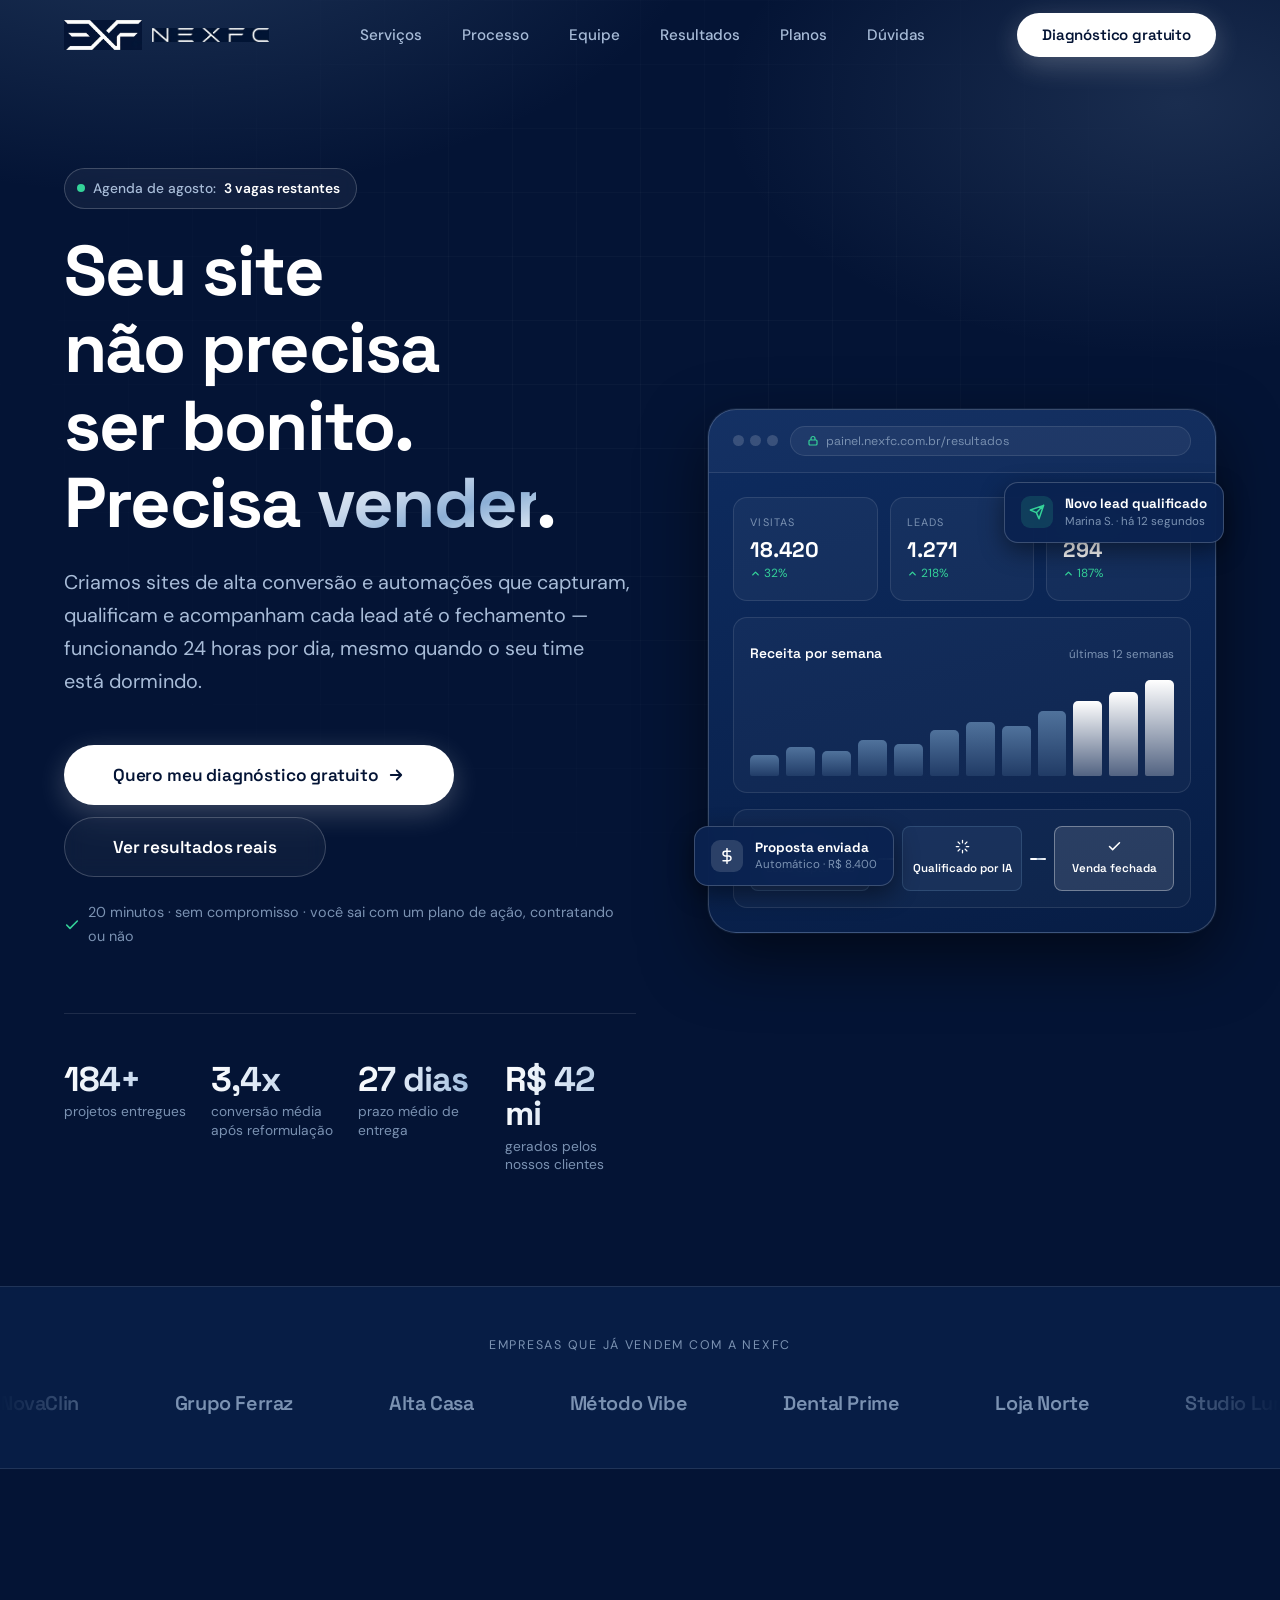
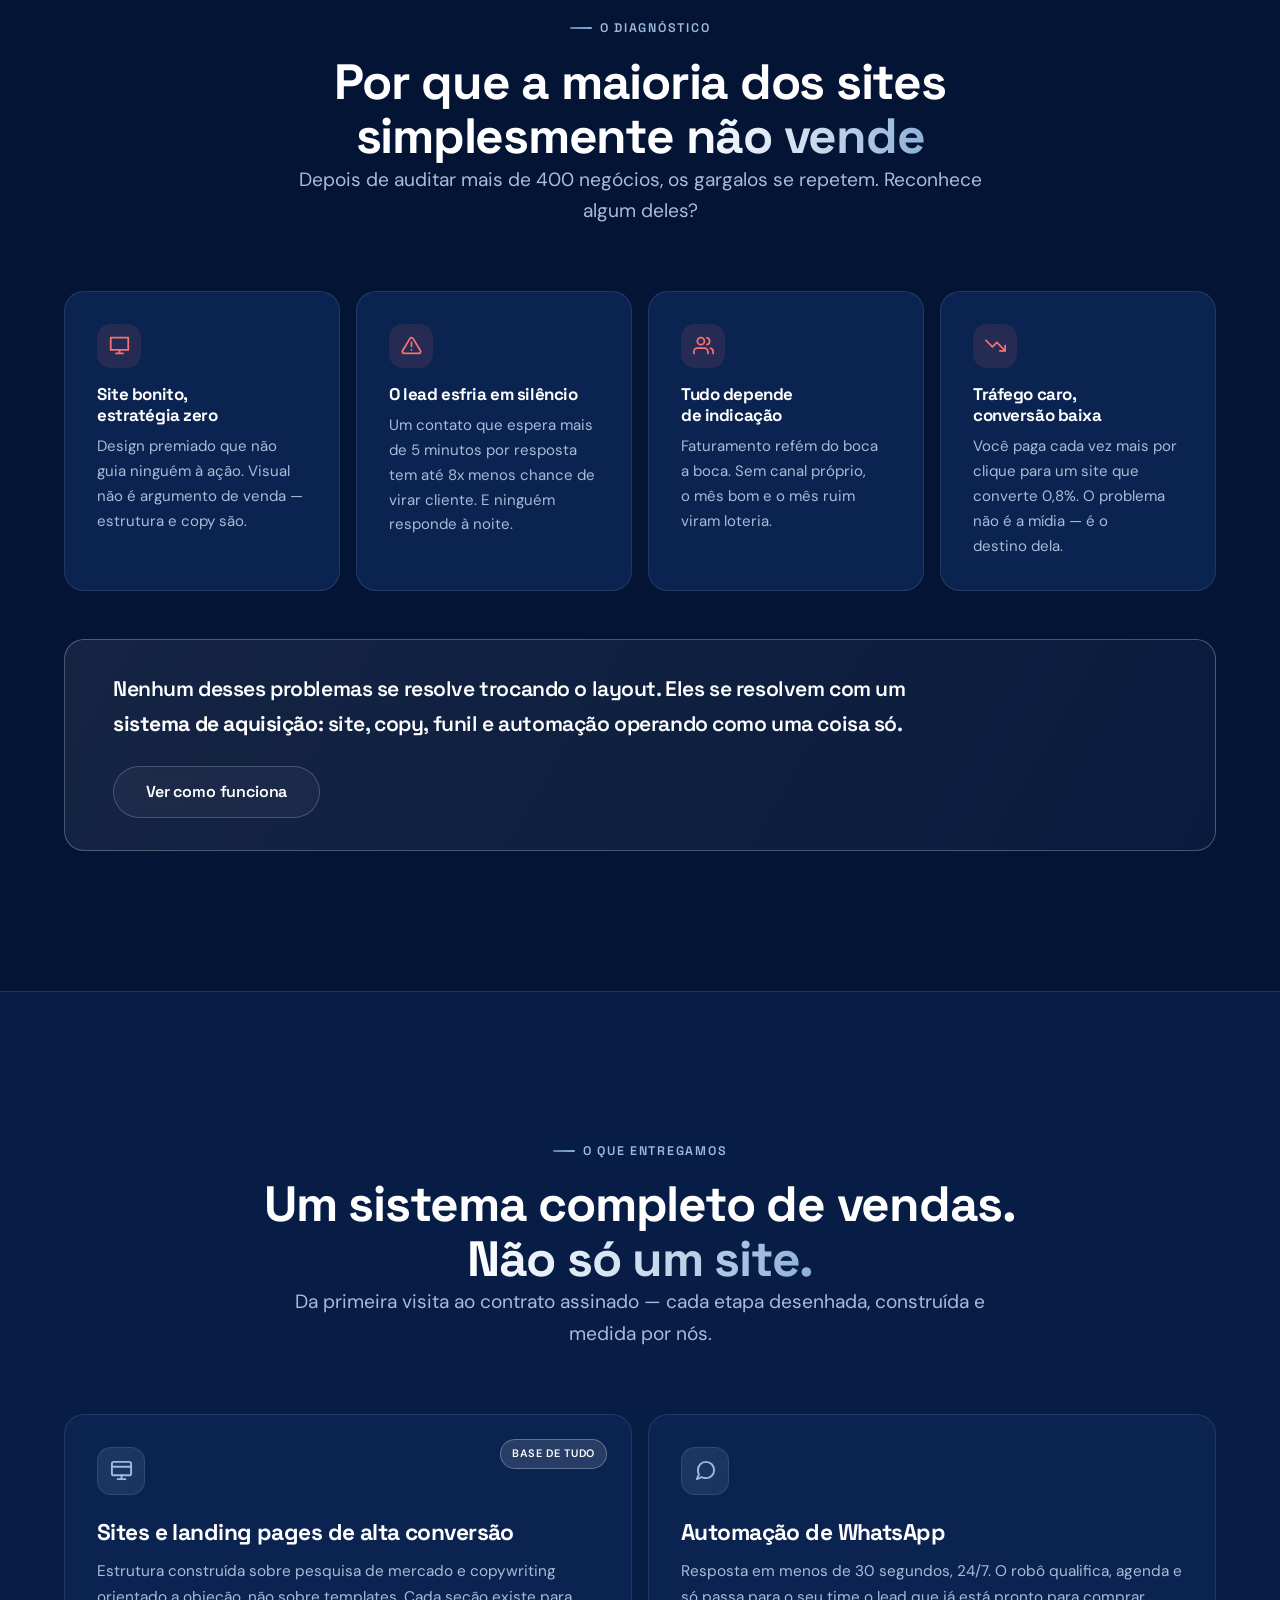
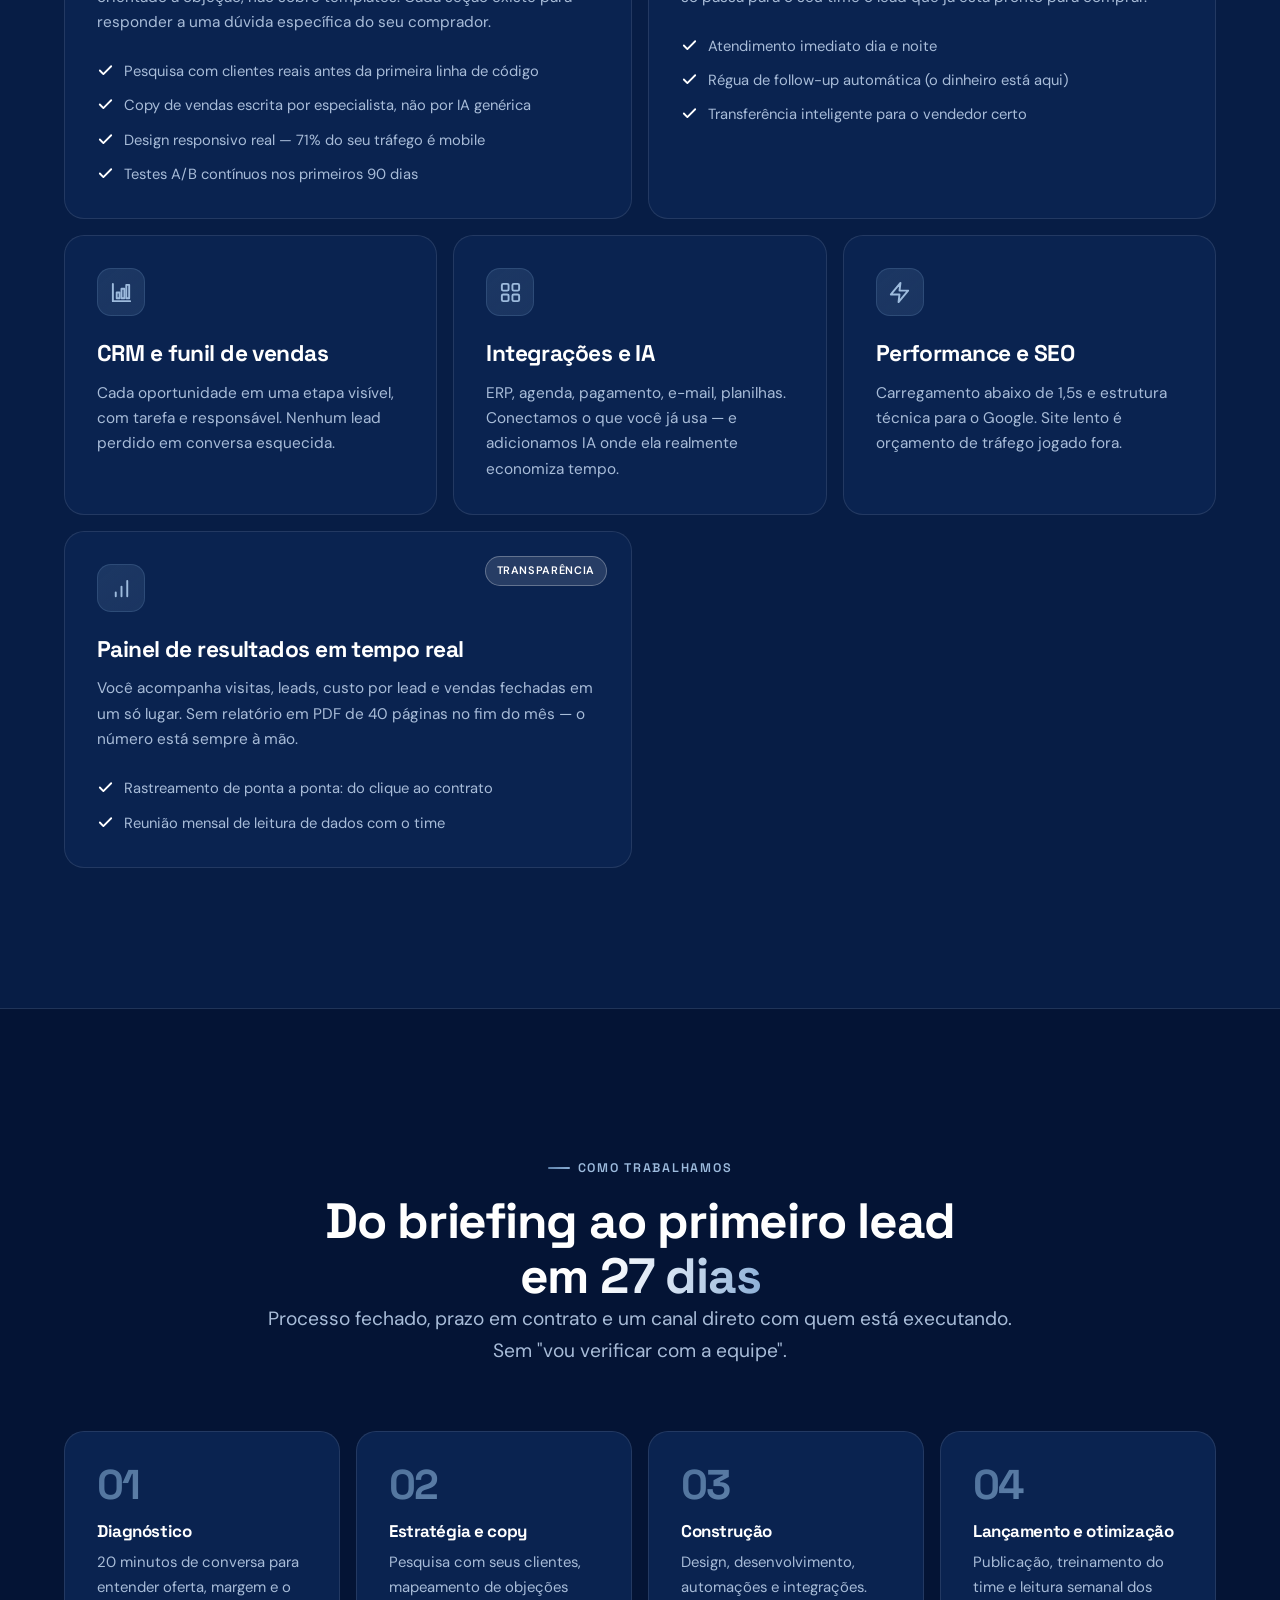
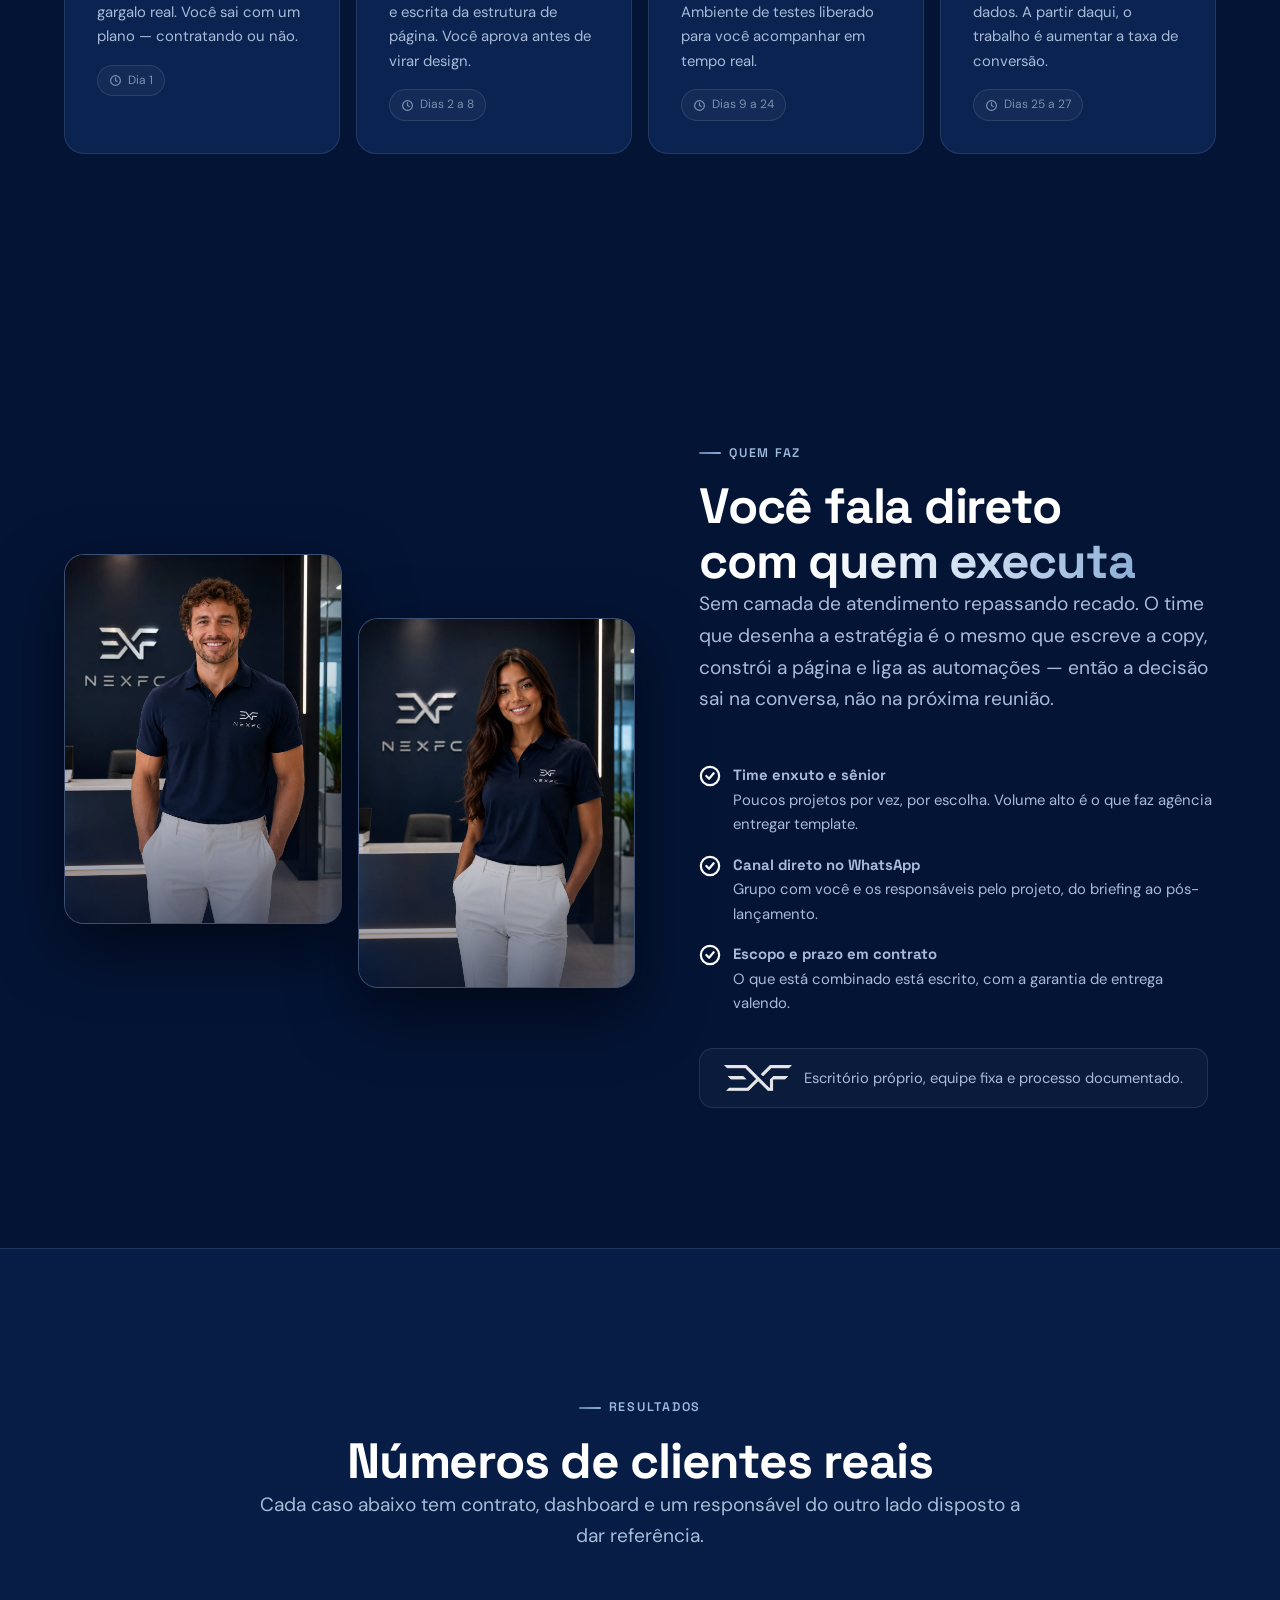
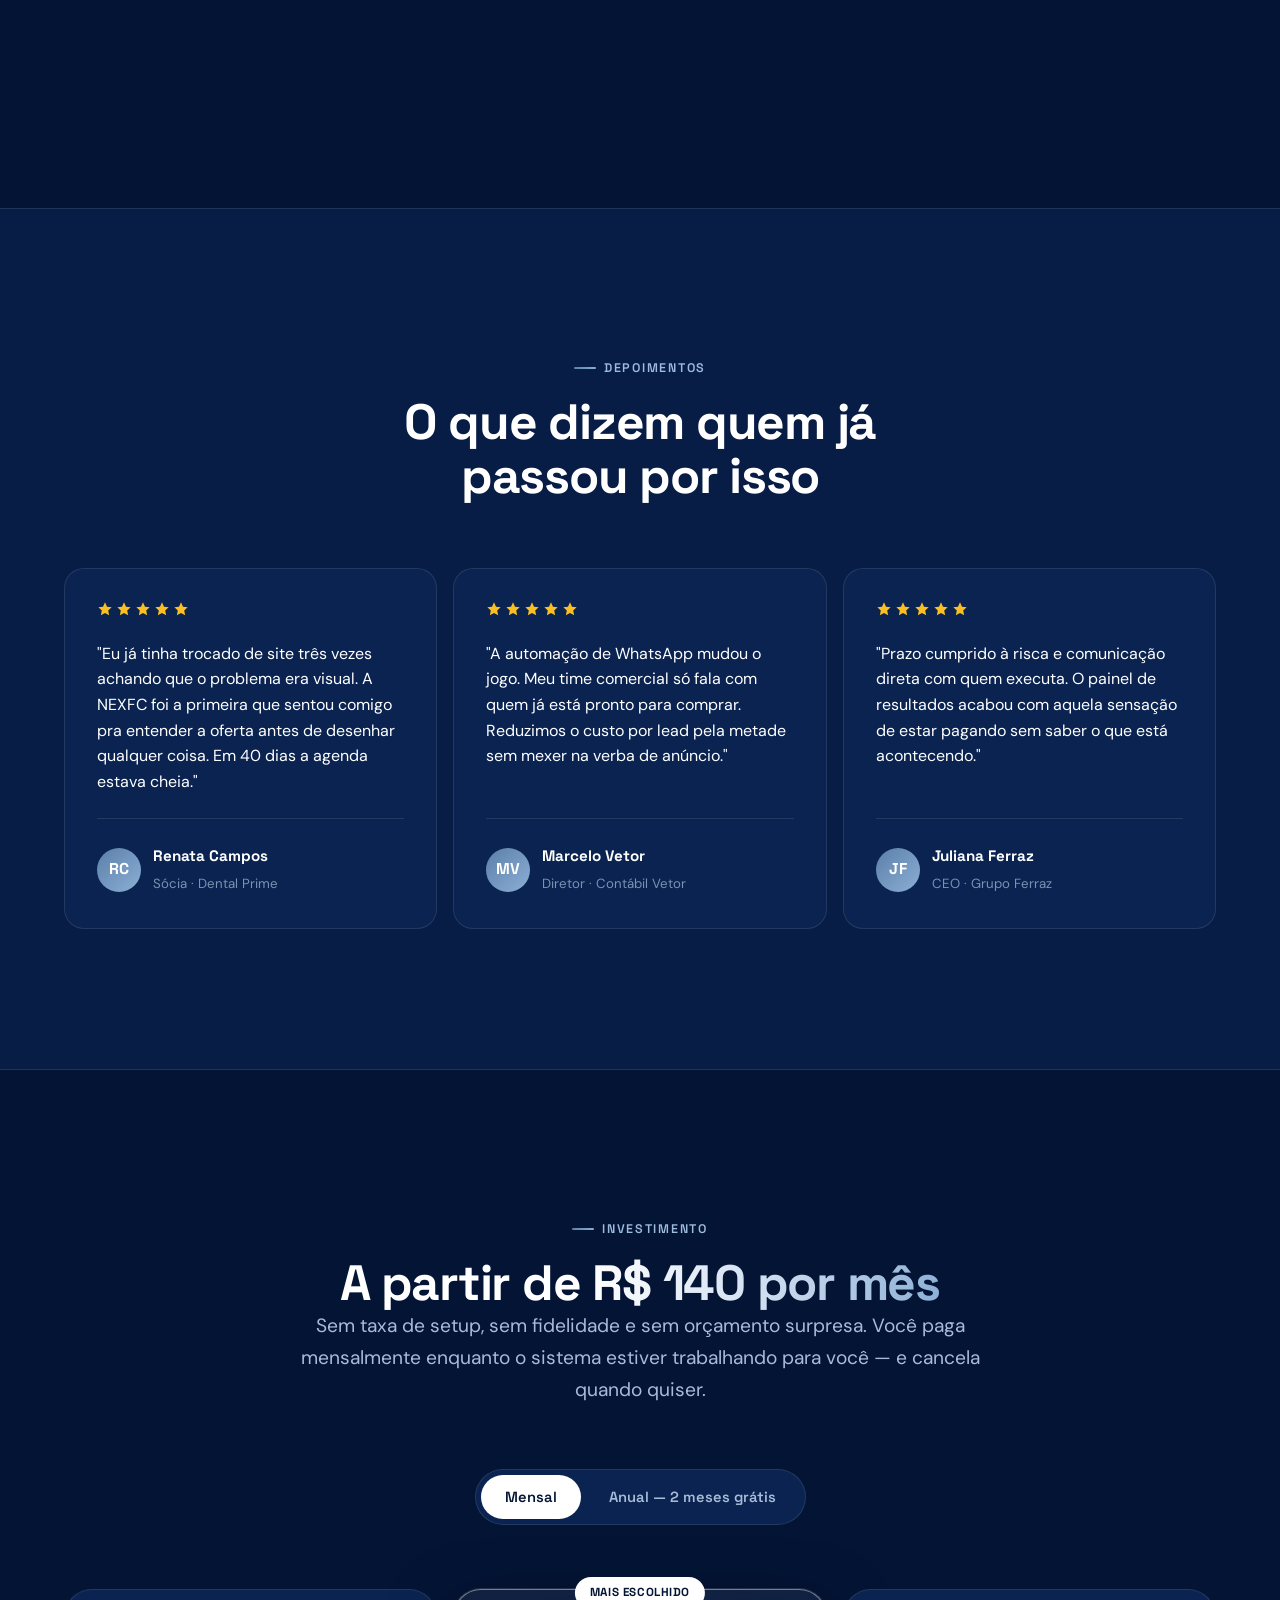
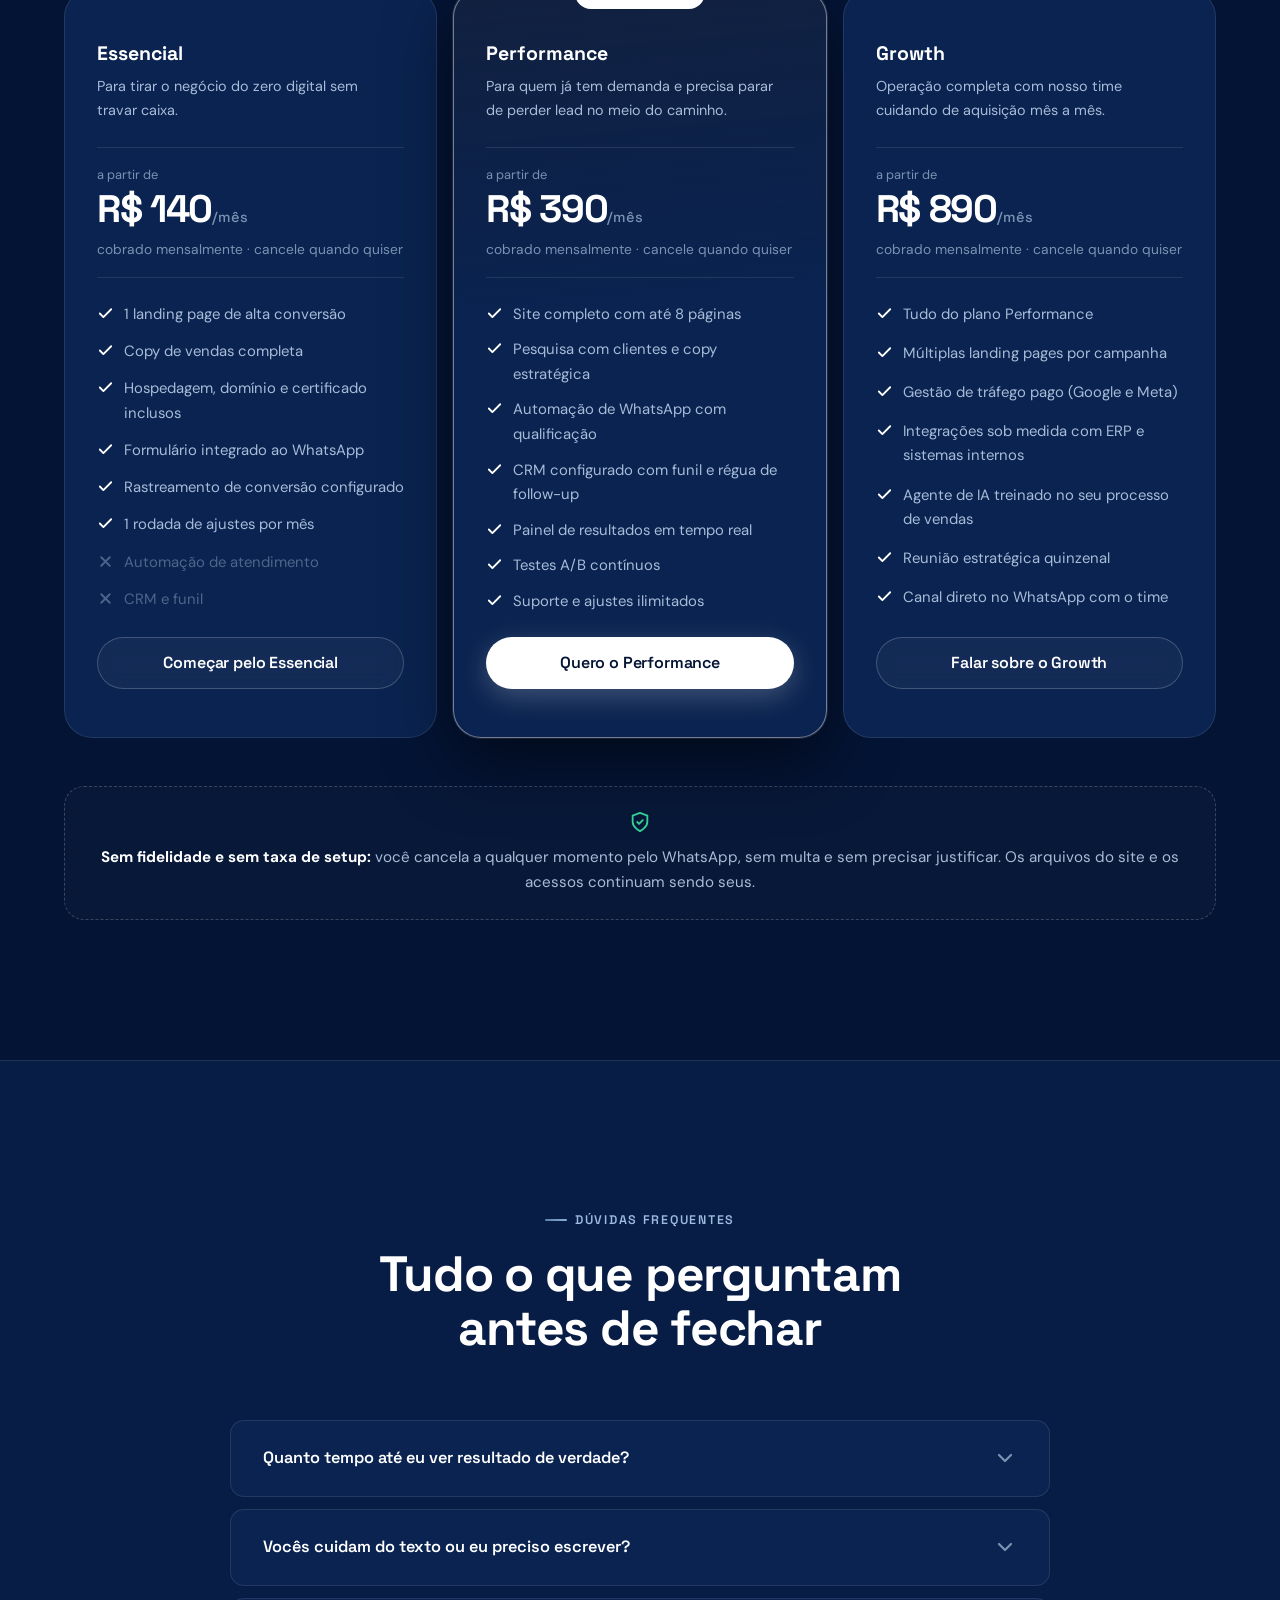
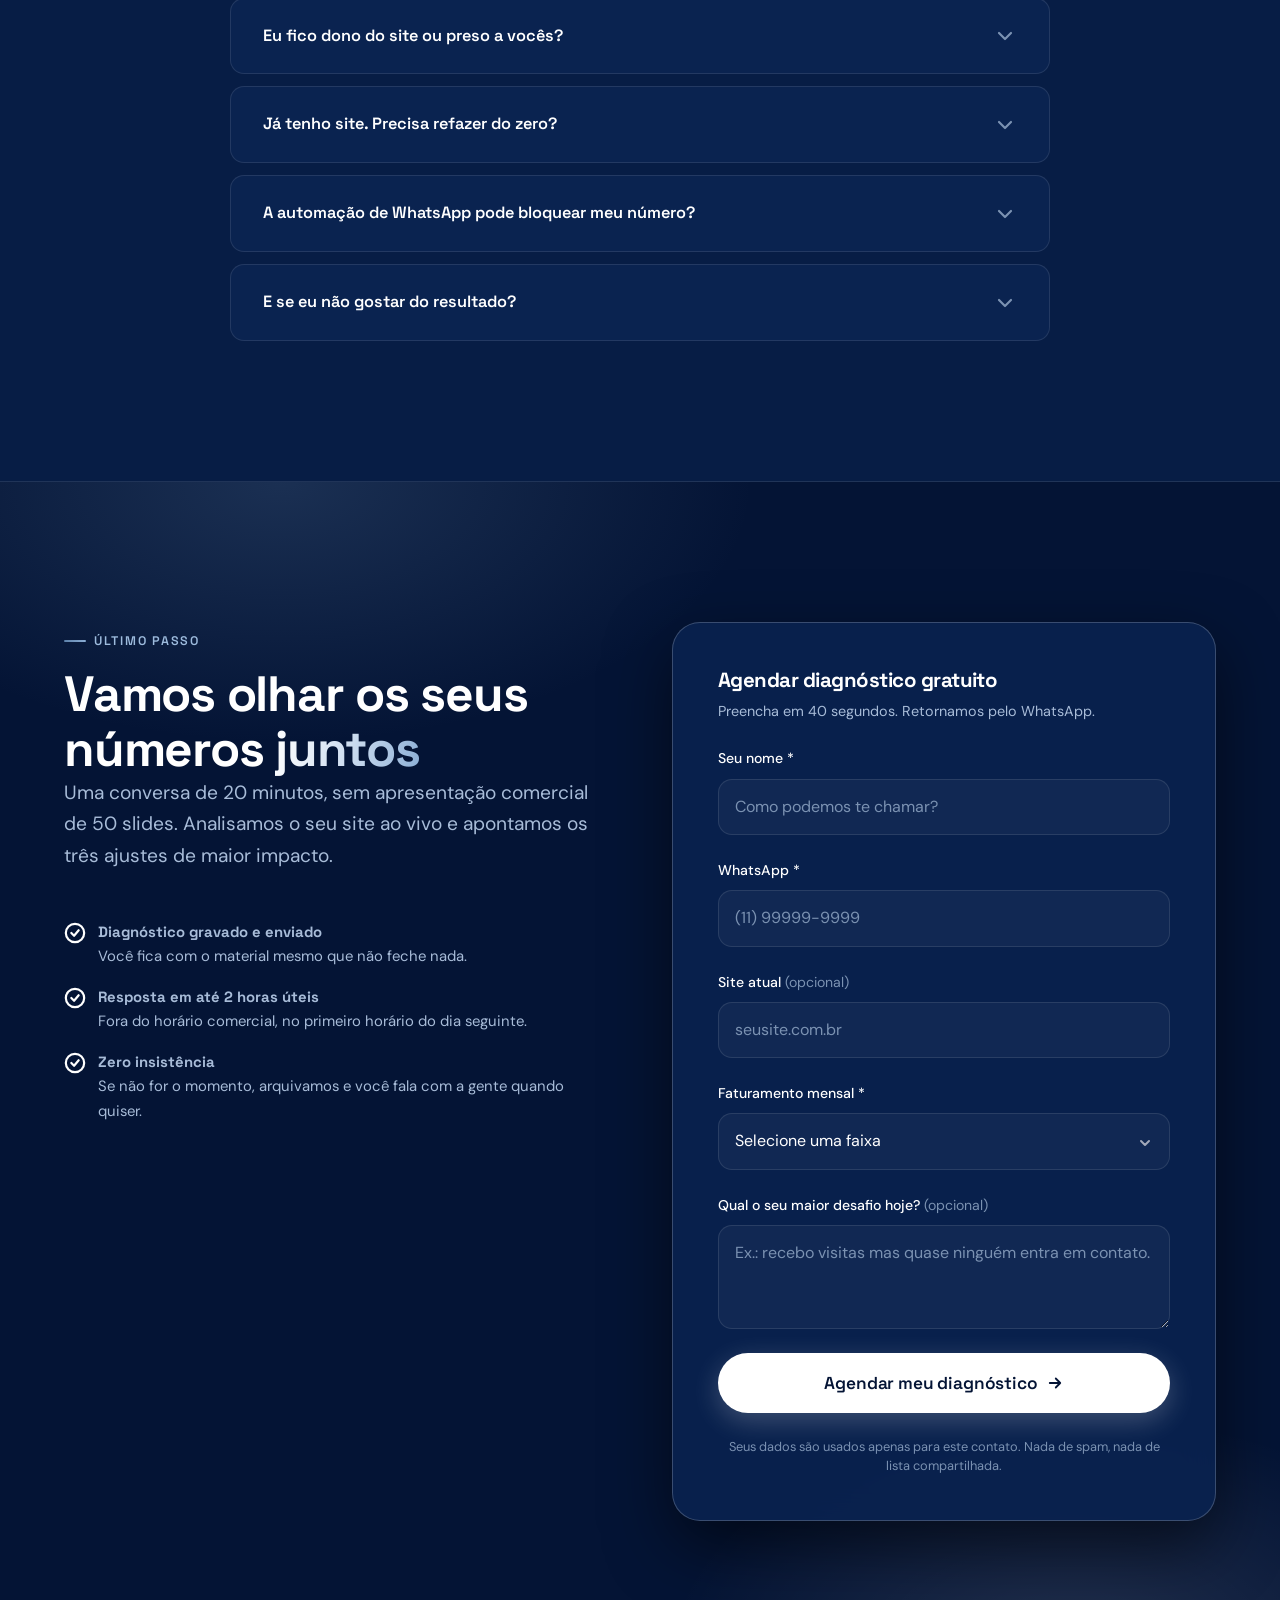
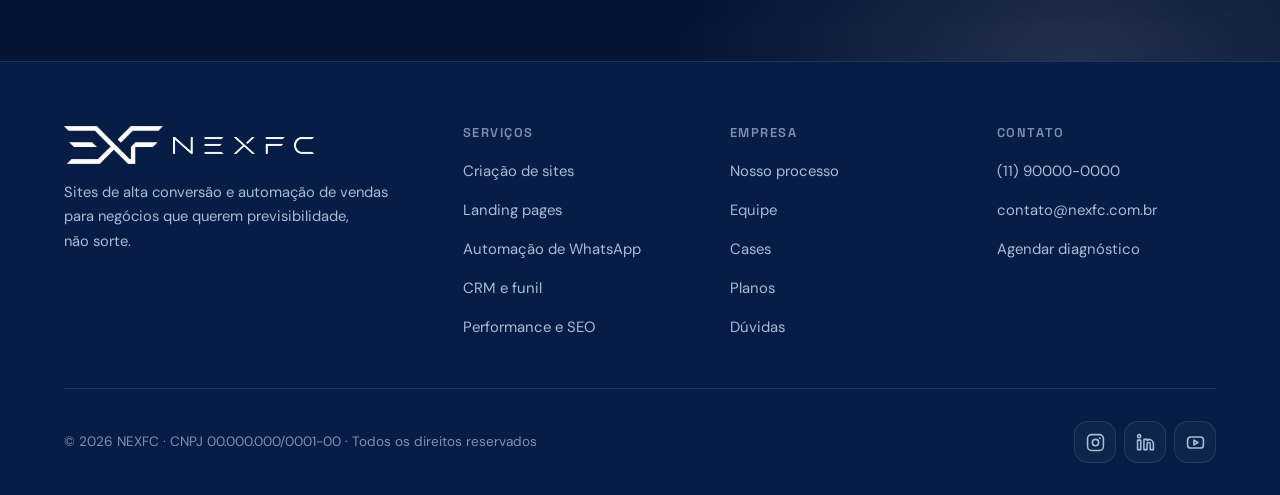
==== site/index.html @ 87c4d197 "Landing page NEXFC com responsividade mobile completa Versiona a landing page (antes só no Artifact)" ====
<!doctype html>
<html lang="pt-BR">
<head>
<meta charset="utf-8">
<meta name="viewport" content="width=device-width, initial-scale=1">
<title>NEXFC — Sites de alta conversão e automação de vendas</title>
<meta name="description" content="Sites de alta conversão e automação de vendas. Da primeira visita ao contrato assinado — site, copy, funil e automação operando como uma coisa só.">
<meta name="theme-color" content="#041435">
<link rel="preconnect" href="https://fonts.googleapis.com">
<link rel="preconnect" href="https://fonts.gstatic.com" crossorigin>
<link href="https://fonts.googleapis.com/css2?family=DM+Sans:opsz,wght@9..40,100..1000&family=Space+Grotesk:wght@300..700&display=swap" rel="stylesheet">
<style>
/* ============================================================
   DESIGN TOKENS
   ============================================================ */
:root{
  /* Cor — navy da marca, amostrado direto da logo (#041435) */
  --bg:            #041435;
  --bg-elev:       #071D45;
  --surface:       #0A2350;
  --surface-2:     #0E2C60;
  --border:        rgba(255,255,255,.10);
  --border-strong: rgba(255,255,255,.20);

  /* Cor — texto */
  --fg:            #FFFFFF;
  --fg-muted:      #A8BCD8;   /* 8.6:1 sobre --bg */
  --fg-subtle:     #7B92B2;   /* 5.2:1 sobre --bg */

  /* Cor — marca: navy + aço/cromado, sem cor inventada */
  --brand:         #5B7FA8;
  --brand-light:   #9DBBDD;   /* versão legível para texto */
  --brand-2:       #8CAFD6;
  --accent:        #FFFFFF;   /* CTA — o branco da logo */
  --accent-hover:  #E4ECF6;
  --accent-fg:     #041435;

  /* Cor — semântica */
  --success:       #34D399;
  --warning:       #FBBF24;
  --danger:        #F87171;

  /* Gradientes — cromado, como o relevo da logo na parede */
  --grad-brand: linear-gradient(135deg, var(--brand) 0%, var(--brand-2) 100%);
  --grad-text:  linear-gradient(100deg, #FFFFFF 0%, #D5E2F2 45%, #8CAFD6 100%);
  --grad-cromo: linear-gradient(160deg, #FFFFFF 0%, #C8D8EC 38%, #8CAFD6 62%, #FFFFFF 100%);

  /* Espaçamento — escala de marketing (generosa) */
  --s-1: 4px;  --s-2: 8px;   --s-3: 12px; --s-4: 16px; --s-5: 24px;
  --s-6: 32px; --s-7: 48px;  --s-8: 64px; --s-9: 96px; --s-10: 128px;

  /* Raio */
  --r-sm: 8px; --r-md: 14px; --r-lg: 20px; --r-xl: 28px; --r-full: 999px;

  /* Sombra */
  --sh-sm: 0 1px 2px rgba(0,0,0,.4);
  --sh-md: 0 8px 24px rgba(0,0,0,.45);
  --sh-lg: 0 24px 64px rgba(0,0,0,.55);
  --sh-glow: 0 0 0 1px rgba(91,127,168,.35), 0 16px 48px rgba(91,127,168,.28);

  /* Movimento */
  --ease: cubic-bezier(.22,1,.36,1);
  --dur:  240ms;

  /* Layout */
  --maxw: 1200px;
  --nav-h: 72px;
}

/* ============================================================
   RESET + BASE
   ============================================================ */
*,*::before,*::after{ box-sizing:border-box; }
*{ margin:0; padding:0; }

html{
  scroll-behavior:smooth;
  scroll-padding-top: calc(var(--nav-h) + 24px);
  -webkit-text-size-adjust:100%;
}

body{
  background:var(--bg);
  color:var(--fg);
  font-family:'DM Sans', ui-sans-serif, system-ui, -apple-system, 'Segoe UI', Roboto, sans-serif;
  font-size:17px;
  line-height:1.65;
  -webkit-font-smoothing:antialiased;
  text-rendering:optimizeLegibility;
  overflow-x:hidden;
}

h1,h2,h3,h4{
  font-family:'Space Grotesk', ui-sans-serif, system-ui, sans-serif;
  line-height:1.1;
  letter-spacing:-.025em;
  font-weight:700;
  text-wrap:balance;
}
h1{ font-size:clamp(2.4rem, 6.2vw, 4.4rem); }
h2{ font-size:clamp(1.95rem, 4.4vw, 3.1rem); }
h3{ font-size:clamp(1.15rem, 2vw, 1.42rem); line-height:1.25; }
p{ text-wrap:pretty; }

a{ color:inherit; text-decoration:none; }
a,button{ -webkit-tap-highlight-color:transparent; }
img,svg{ display:block; max-width:100%; }
button,input,select,textarea{ font:inherit; color:inherit; }
ul{ list-style:none; }

:focus-visible{
  outline:3px solid var(--accent);
  outline-offset:3px;
  border-radius:var(--r-sm);
}

::selection{ background:var(--brand); color:#fff; }

/* ============================================================
   UTILITÁRIOS
   ============================================================ */
.wrap{
  width:100%;
  max-width:var(--maxw);
  margin-inline:auto;
  padding-inline:var(--s-5);
}

.section{ padding-block: clamp(72px, 11vw, 140px); position:relative; }

.eyebrow{
  display:inline-flex; align-items:center; gap:var(--s-2);
  font-family:'Space Grotesk', sans-serif;
  font-size:.78rem; font-weight:600;
  letter-spacing:.14em; text-transform:uppercase;
  color:var(--brand-light);
  margin-bottom:var(--s-4);
}
.eyebrow::before{
  content:''; width:22px; height:2px; border-radius:2px;
  background:var(--grad-brand);
}

.lead{
  font-size:clamp(1.02rem, 1.7vw, 1.2rem);
  color:var(--fg-muted);
  max-width:62ch;
}

.grad-text{
  background:var(--grad-text);
  -webkit-background-clip:text; background-clip:text;
  color:transparent;
}

.center{ text-align:center; }
.center .lead{ margin-inline:auto; }
.head{ max-width:760px; margin-bottom:var(--s-8); }
.head.center{ margin-inline:auto; }

/* Fundo — brilho ambiente */
.glow{
  position:absolute; border-radius:50%;
  filter:blur(90px); opacity:.4;
  pointer-events:none; z-index:0;
}

/* ============================================================
   BOTÕES
   ============================================================ */
.btn{
  display:inline-flex; align-items:center; justify-content:center; gap:var(--s-2);
  min-height:52px; padding:0 var(--s-6);
  border:1px solid transparent; border-radius:var(--r-full);
  font-family:'Space Grotesk', sans-serif;
  font-size:1rem; font-weight:600; letter-spacing:-.01em;
  cursor:pointer; white-space:nowrap;
  transition:transform var(--dur) var(--ease),
             background-color var(--dur) var(--ease),
             border-color var(--dur) var(--ease),
             box-shadow var(--dur) var(--ease);
}
.btn:hover{ transform:translateY(-2px); }
.btn:active{ transform:translateY(0); }

.btn-primary{
  background:var(--accent); color:var(--accent-fg);
  box-shadow:0 8px 28px rgba(255,255,255,.22);
}
.btn-primary:hover{ background:var(--accent-hover); box-shadow:0 14px 38px rgba(255,255,255,.34); }

.btn-ghost{
  background:rgba(255,255,255,.04);
  border-color:var(--border-strong);
  color:var(--fg);
  backdrop-filter:blur(10px);
}
.btn-ghost:hover{ background:rgba(255,255,255,.09); border-color:rgba(255,255,255,.3); }

.btn-sm{ min-height:44px; padding:0 var(--s-5); font-size:.94rem; }
.btn-lg{ min-height:60px; padding:0 var(--s-7); font-size:1.08rem; }
.btn-block{ width:100%; }

/* ============================================================
   BARRA DE PROGRESSO
   ============================================================ */
.progress{
  position:fixed; inset:0 0 auto 0; height:3px; z-index:100;
  background:var(--grad-brand);
  transform-origin:0 50%; transform:scaleX(0);
  will-change:transform;
}

/* ============================================================
   NAVEGAÇÃO
   ============================================================ */
.nav{
  position:fixed; inset:0 0 auto 0; z-index:90;
  height:var(--nav-h);
  display:flex; align-items:center;
  transition:background-color 300ms var(--ease),
             border-color 300ms var(--ease),
             backdrop-filter 300ms var(--ease);
  border-bottom:1px solid transparent;
}
.nav.scrolled,
.nav.menu-open{
  background:rgba(4,20,53,.96);
  backdrop-filter:blur(18px) saturate(160%);
  border-bottom-color:var(--border);
}
.nav .wrap{ display:flex; align-items:center; justify-content:space-between; gap:var(--s-5); }

.logo{
  display:flex; align-items:center; gap:10px;
  font-family:'Space Grotesk', sans-serif;
  font-size:1.22rem; font-weight:700; letter-spacing:.04em;
}
/* Marca oficial — recortada por CSS direto dos JPEGs enviados.
   Os arquivos em assets/ nao sao alterados: a janela abaixo mostra
   apenas a regiao da marca dentro da imagem 1254x1254.
   mix-blend-mode:lighten dissolve o navy de fundo do JPEG contra
   qualquer superficie igual ou mais clara que #041435 (a base do site),
   entao o simbolo flutua sem retangulo visivel. */
.marca{
  --esc: calc(var(--h) / 185);
  width:calc(481 * var(--esc)); height:var(--h); flex:none;
  background-image:url('assets/logo-simbolo.jpg');
  background-size:calc(1254 * var(--esc)) auto;
  background-position:calc(-396 * var(--esc)) calc(-540 * var(--esc));
  background-repeat:no-repeat;
  mix-blend-mode:lighten;
}
.marca-nome{
  --esc: calc(var(--h) / 65);
  width:calc(541 * var(--esc)); height:var(--h); flex:none;
  background-image:url('assets/logo-nome.jpg');
  background-size:calc(1254 * var(--esc)) auto;
  background-position:calc(-359 * var(--esc)) calc(-595 * var(--esc));
  background-repeat:no-repeat;
  mix-blend-mode:lighten;
}

.nav-links{ display:flex; align-items:center; gap:var(--s-2); }
.nav-links a{
  padding:10px var(--s-4); border-radius:var(--r-full);
  font-size:.95rem; font-weight:500; color:var(--fg-muted);
  transition:color var(--dur) var(--ease), background-color var(--dur) var(--ease);
}
.nav-links a:hover{ color:var(--fg); background:rgba(255,255,255,.06); }

.nav-cta{ display:flex; align-items:center; gap:var(--s-3); }

.burger{
  display:none;
  position:relative;
  width:46px; height:46px; flex:none;
  border:1px solid var(--border-strong); border-radius:var(--r-md);
  background:rgba(255,255,255,.04);
  cursor:pointer;
}
.burger span{
  position:absolute; left:50%; top:50%;
  width:19px; height:2px; margin:-1px 0 0 -9.5px;
  border-radius:2px; background:var(--fg);
  transition:transform 260ms var(--ease), opacity 160ms linear;
}
.burger span:nth-child(1){ transform:translateY(-7px); }
.burger span:nth-child(3){ transform:translateY(7px); }
.burger[aria-expanded="true"] span:nth-child(1){ transform:rotate(45deg); }
.burger[aria-expanded="true"] span:nth-child(2){ opacity:0; }
.burger[aria-expanded="true"] span:nth-child(3){ transform:rotate(-45deg); }

.mobile-menu{
  position:fixed; inset:var(--nav-h) 0 auto 0; z-index:89;
  background:rgba(4,20,53,.98);
  backdrop-filter:blur(20px);
  border-bottom:1px solid var(--border);
  padding:var(--s-5) 0 var(--s-7);
  display:none;
  /* celular na horizontal: o menu rola em vez de sumir alem da tela */
  max-height:calc(100vh - var(--nav-h));
  max-height:calc(100dvh - var(--nav-h));
  overflow-y:auto;
  overscroll-behavior:contain;
}
.mobile-menu.open{ display:block; animation:slideDown 260ms var(--ease); }
@keyframes slideDown{ from{opacity:0; transform:translateY(-12px);} to{opacity:1; transform:none;} }
.mobile-menu a{
  display:block; padding:var(--s-4) var(--s-2);
  font-family:'Space Grotesk', sans-serif;
  font-size:1.12rem; font-weight:500;
  border-bottom:1px solid var(--border);
}
.mobile-menu .btn{ margin-top:var(--s-5); }

/* ============================================================
   HERO
   ============================================================ */
.hero{
  position:relative;
  padding-top:calc(var(--nav-h) + clamp(48px, 8vw, 96px));
  padding-bottom:clamp(64px, 9vw, 112px);
  overflow:hidden;
}
.hero::before{
  content:''; position:absolute; inset:0; z-index:0;
  background:
    radial-gradient(900px 480px at 12% -8%, rgba(91,127,168,.30), transparent 62%),
    radial-gradient(760px 420px at 92% 8%, rgba(140,175,214,.16), transparent 60%);
  pointer-events:none;
}
.hero::after{
  content:''; position:absolute; inset:0; z-index:0; pointer-events:none;
  background-image:
    linear-gradient(rgba(255,255,255,.028) 1px, transparent 1px),
    linear-gradient(90deg, rgba(255,255,255,.028) 1px, transparent 1px);
  background-size:64px 64px;
  mask-image:radial-gradient(70% 55% at 50% 30%, #000 20%, transparent 78%);
  -webkit-mask-image:radial-gradient(70% 55% at 50% 30%, #000 20%, transparent 78%);
}
.hero .wrap{ position:relative; z-index:1; }

.hero-grid{
  display:grid; gap:clamp(48px, 6vw, 72px);
  grid-template-columns:minmax(0,1fr);
  align-items:center;
}
@media (min-width:1000px){
  .hero-grid{ grid-template-columns:minmax(0,1.06fr) minmax(0,.94fr); }
}

.badge{
  display:inline-flex; align-items:center; flex-wrap:wrap; gap:4px var(--s-2);
  max-width:100%;
  padding:8px 16px 8px 12px;
  border:1px solid var(--border-strong); border-radius:var(--r-full);
  background:rgba(255,255,255,.05);
  backdrop-filter:blur(10px);
  font-size:.86rem; font-weight:500; color:var(--fg-muted);
  margin-bottom:var(--s-5);
}
.badge b{ color:var(--fg); font-weight:600; }
.dot{
  width:8px; height:8px; border-radius:50%; flex:none;
  background:var(--success);
  box-shadow:0 0 0 0 rgba(52,211,153,.7);
  animation:pulse 2.2s infinite;
}
@keyframes pulse{
  0%{ box-shadow:0 0 0 0 rgba(52,211,153,.6); }
  70%{ box-shadow:0 0 0 9px rgba(52,211,153,0); }
  100%{ box-shadow:0 0 0 0 rgba(52,211,153,0); }
}

.hero h1{ margin-bottom:var(--s-5); }
.hero h1 em{
  font-style:normal; position:relative; white-space:nowrap;
  background:var(--grad-cromo);
  -webkit-background-clip:text; background-clip:text; color:transparent;
}
.hero .lead{ margin-bottom:var(--s-7); font-size:clamp(1.05rem,1.8vw,1.24rem); }

.hero-actions{ display:flex; flex-wrap:wrap; gap:var(--s-3); margin-bottom:var(--s-5); }

.hero-note{
  display:flex; align-items:center; gap:var(--s-2);
  font-size:.9rem; color:var(--fg-subtle);
}
.hero-note svg{ width:16px; height:16px; color:var(--success); flex:none; }

/* Faixa de estatísticas */
.stats{
  display:grid; grid-template-columns:repeat(2,1fr);
  gap:var(--s-5) var(--s-4);
  margin-top:var(--s-8); padding-top:var(--s-7);
  border-top:1px solid var(--border);
}
@media (min-width:640px){ .stats{ grid-template-columns:repeat(4,1fr); } }
.stat-num{
  font-family:'Space Grotesk', sans-serif;
  font-size:clamp(1.6rem, 3.4vw, 2.15rem); font-weight:700;
  line-height:1; letter-spacing:-.03em;
  background:var(--grad-text); -webkit-background-clip:text; background-clip:text; color:transparent;
}
.stat-lbl{ font-size:.86rem; color:var(--fg-subtle); margin-top:6px; line-height:1.35; }

/* --- Visual do hero: mockup de navegador --- */
.mock{
  position:relative;
  border:1px solid var(--border-strong); border-radius:var(--r-xl);
  background:linear-gradient(165deg, var(--surface-2), var(--bg-elev));
  box-shadow:var(--sh-lg), 0 0 0 1px rgba(91,127,168,.16);
  overflow:hidden;
}
.mock-bar{
  display:flex; align-items:center; gap:var(--s-3);
  padding:var(--s-4) var(--s-5);
  border-bottom:1px solid var(--border);
  background:rgba(255,255,255,.025);
}
.mock-dots{ display:flex; gap:6px; }
.mock-dots i{ width:11px; height:11px; border-radius:50%; background:rgba(255,255,255,.16); }
.mock-url{
  flex:1; min-width:0; height:30px; border-radius:var(--r-full);
  background:rgba(255,255,255,.05); border:1px solid var(--border);
  display:flex; align-items:center; gap:7px; padding:0 var(--s-4);
  font-size:.76rem; color:var(--fg-subtle); font-family:'Space Grotesk',monospace;
}
.mock-url svg{ width:12px; height:12px; color:var(--success); flex:none; }
.mock-url span{ flex:1; min-width:0; overflow:hidden; text-overflow:ellipsis; white-space:nowrap; }

.mock-body{ padding:var(--s-5); display:grid; gap:var(--s-4); }

.kpis{ display:grid; grid-template-columns:repeat(3,minmax(0,1fr)); gap:var(--s-3); }
.kpi{
  padding:var(--s-4); border-radius:var(--r-md);
  background:rgba(255,255,255,.04); border:1px solid var(--border);
}
.kpi-lbl{ font-size:.68rem; text-transform:uppercase; letter-spacing:.1em; color:var(--fg-subtle); }
.kpi-val{
  font-family:'Space Grotesk',sans-serif; font-weight:700;
  font-size:1.32rem; line-height:1.2; margin-top:5px;
}
.kpi-up{ font-size:.74rem; color:var(--success); display:flex; align-items:center; gap:3px; margin-top:2px; }
.kpi-up svg{ width:11px; height:11px; }

.chart{
  padding:var(--s-5) var(--s-4) var(--s-4);
  border-radius:var(--r-md);
  background:rgba(255,255,255,.03); border:1px solid var(--border);
}
.chart-head{ display:flex; justify-content:space-between; align-items:baseline; margin-bottom:var(--s-4); }
.chart-title{ font-family:'Space Grotesk',sans-serif; font-size:.86rem; font-weight:600; }
.chart-sub{ font-size:.72rem; color:var(--fg-subtle); }
.bars{ display:flex; align-items:flex-end; gap:7px; height:96px; }
.bars i{
  flex:1; border-radius:5px 5px 2px 2px;
  background:linear-gradient(180deg, rgba(91,127,168,.85), rgba(91,127,168,.22));
  height:var(--h); transform-origin:50% 100%;
  animation:grow 900ms var(--ease) backwards;
  animation-delay:var(--d);
}
.bars i:nth-last-child(-n+3){
  background:linear-gradient(180deg, var(--accent), rgba(255,255,255,.28));
}
@keyframes grow{ from{ transform:scaleY(.04); opacity:0; } to{ transform:scaleY(1); opacity:1; } }

.flow{
  display:flex; align-items:center; gap:var(--s-2);
  padding:var(--s-4); border-radius:var(--r-md);
  background:rgba(255,255,255,.03); border:1px solid var(--border);
}
.node{
  flex:1; text-align:center; padding:var(--s-3) var(--s-2);
  border-radius:var(--r-sm);
  background:rgba(91,127,168,.13); border:1px solid rgba(91,127,168,.32);
  font-size:.72rem; font-weight:600; font-family:'Space Grotesk',sans-serif;
}
.node.done{ background:rgba(255,255,255,.11); border-color:rgba(255,255,255,.35); color:var(--accent); }
.node svg{ width:15px; height:15px; margin:0 auto 5px; }
.link{ width:16px; height:2px; flex:none; border-radius:2px; background:linear-gradient(90deg,var(--brand),var(--accent)); position:relative; overflow:hidden; }
.link::after{
  content:''; position:absolute; inset:0; width:7px;
  background:#fff; border-radius:2px;
  animation:travel 1.9s linear infinite;
}
@keyframes travel{ from{ transform:translateX(-9px);} to{ transform:translateX(18px);} }

/* Cartões flutuantes */
.float{
  position:absolute; z-index:2;
  display:flex; align-items:center; gap:var(--s-3);
  padding:12px var(--s-4);
  border-radius:var(--r-md);
  background:rgba(10,35,80,.94);
  border:1px solid var(--border-strong);
  backdrop-filter:blur(14px);
  box-shadow:var(--sh-md);
  font-size:.8rem; line-height:1.3;
  animation:bob 5s ease-in-out infinite;
}
.float b{ display:block; font-family:'Space Grotesk',sans-serif; font-size:.84rem; }
.float small{ color:var(--fg-subtle); font-size:.72rem; }
.float-ico{ width:32px; height:32px; flex:none; border-radius:9px; display:grid; place-items:center; }
.float-ico svg{ width:16px; height:16px; }
.float-1{ top:14%; right:-8px; animation-delay:0s; }
.float-1 .float-ico{ background:rgba(52,211,153,.16); color:var(--success); }
.float-2{ bottom:9%; left:-14px; animation-delay:1.4s; }
.float-2 .float-ico{ background:rgba(255,255,255,.14); color:var(--accent); }
@keyframes bob{ 0%,100%{ transform:translateY(0);} 50%{ transform:translateY(-11px);} }
@media (max-width:520px){ .float{ display:none; } }

/* ============================================================
   MARQUEE — prova social
   ============================================================ */
.proof{
  padding-block:var(--s-7);
  border-block:1px solid var(--border);
  background:var(--bg-elev);
  overflow:hidden;
}
.proof-lbl{
  text-align:center; font-size:.78rem; letter-spacing:.14em;
  text-transform:uppercase; color:var(--fg-subtle);
  margin-bottom:var(--s-6);
}
.marquee{
  display:flex; overflow:hidden; gap:var(--s-9);
  mask-image:linear-gradient(90deg, transparent, #000 12%, #000 88%, transparent);
  -webkit-mask-image:linear-gradient(90deg, transparent, #000 12%, #000 88%, transparent);
}
.marquee-track{
  display:flex; align-items:center; gap:var(--s-9);
  flex:none; padding-right:var(--s-9);
  animation:scroll 34s linear infinite;
}
.marquee:hover .marquee-track{ animation-play-state:paused; }
@keyframes scroll{ to{ transform:translateX(-100%); } }
.marquee-track span{
  font-family:'Space Grotesk',sans-serif;
  font-size:1.24rem; font-weight:600; letter-spacing:-.02em;
  color:var(--fg-subtle); white-space:nowrap;
  transition:color var(--dur) var(--ease);
}
.marquee-track span:hover{ color:var(--fg); }

/* ============================================================
   PROBLEMA
   ============================================================ */
.problems{ display:grid; gap:var(--s-4); grid-template-columns:1fr; }
@media (min-width:700px){ .problems{ grid-template-columns:repeat(2,1fr); } }
@media (min-width:1050px){ .problems{ grid-template-columns:repeat(4,1fr); } }

.problem{
  padding:var(--s-6);
  border:1px solid var(--border); border-radius:var(--r-lg);
  background:var(--surface);
  position:relative; overflow:hidden;
  transition:border-color var(--dur) var(--ease), transform var(--dur) var(--ease);
}
.problem:hover{ border-color:rgba(248,113,113,.4); transform:translateY(-4px); }
.problem-ico{
  width:44px; height:44px; border-radius:var(--r-md);
  display:grid; place-items:center; margin-bottom:var(--s-4);
  background:rgba(248,113,113,.11); color:var(--danger);
}
.problem-ico svg{ width:21px; height:21px; }
.problem h3{ font-size:1.06rem; margin-bottom:var(--s-2); }
.problem p{ font-size:.94rem; color:var(--fg-muted); }

.verdict{
  margin-top:var(--s-7);
  padding:var(--s-6) var(--s-7);
  border-radius:var(--r-lg);
  border:1px solid rgba(255,255,255,.25);
  background:linear-gradient(120deg, rgba(255,255,255,.07), rgba(91,127,168,.07));
  display:flex; flex-wrap:wrap; align-items:center; gap:var(--s-5);
  justify-content:space-between;
}
.verdict p{
  font-family:'Space Grotesk',sans-serif;
  font-size:clamp(1.05rem,2vw,1.32rem); font-weight:600;
  letter-spacing:-.02em; max-width:62ch;
}
.verdict strong{ color:var(--accent); }

/* ============================================================
   SERVIÇOS — bento grid
   ============================================================ */
.bento{ display:grid; gap:var(--s-4); grid-template-columns:1fr; }
@media (min-width:760px){ .bento{ grid-template-columns:repeat(2,1fr); } }
@media (min-width:1050px){
  .bento{ grid-template-columns:repeat(6,1fr); }
  .b-lg{ grid-column:span 3; }
  .b-md{ grid-column:span 3; }
  .b-sm{ grid-column:span 2; }
}

.card{
  position:relative; overflow:hidden;
  padding:var(--s-6);
  border:1px solid var(--border); border-radius:var(--r-lg);
  background:var(--surface);
  transition:border-color var(--dur) var(--ease),
             transform var(--dur) var(--ease),
             background-color var(--dur) var(--ease);
}
.card::after{
  content:''; position:absolute; inset:auto auto 0 0;
  width:100%; height:1px;
  background:linear-gradient(90deg, transparent, rgba(91,127,168,.55), transparent);
  opacity:0; transition:opacity var(--dur) var(--ease);
}
.card:hover{
  transform:translateY(-5px);
  border-color:rgba(91,127,168,.42);
  background:var(--surface-2);
}
.card:hover::after{ opacity:1; }

.card-ico{
  width:48px; height:48px; border-radius:var(--r-md);
  display:grid; place-items:center; margin-bottom:var(--s-5);
  background:linear-gradient(140deg, rgba(91,127,168,.22), rgba(140,175,214,.13));
  border:1px solid rgba(91,127,168,.3);
  color:var(--brand-light);
}
.card-ico svg{ width:23px; height:23px; }
.card h3{ margin-bottom:var(--s-3); }
.card p{ font-size:.96rem; color:var(--fg-muted); }

.card-list{ margin-top:var(--s-5); display:grid; gap:10px; }
.card-list li{
  display:flex; align-items:flex-start; gap:10px;
  font-size:.92rem; color:var(--fg-muted);
}
.card-list svg{ width:17px; height:17px; flex:none; margin-top:3px; color:var(--accent); }

.card-tag{
  position:absolute; top:var(--s-5); right:var(--s-5);
  padding:5px 11px; border-radius:var(--r-full);
  font-size:.68rem; font-weight:600; letter-spacing:.06em; text-transform:uppercase;
  background:rgba(255,255,255,.12); color:var(--accent);
  border:1px solid rgba(255,255,255,.28);
}

/* ============================================================
   PROCESSO
   ============================================================ */
.steps{ display:grid; gap:var(--s-4); grid-template-columns:1fr; counter-reset:step; }
@media (min-width:700px){ .steps{ grid-template-columns:repeat(2,1fr); } }
@media (min-width:1050px){ .steps{ grid-template-columns:repeat(4,1fr); } }

.step{
  position:relative; padding:var(--s-6);
  border:1px solid var(--border); border-radius:var(--r-lg);
  background:var(--surface);
  transition:border-color var(--dur) var(--ease), transform var(--dur) var(--ease);
}
.step:hover{ border-color:var(--border-strong); transform:translateY(-4px); }
.step-n{
  font-family:'Space Grotesk',sans-serif;
  font-size:2.6rem; font-weight:700; line-height:1;
  letter-spacing:-.05em; margin-bottom:var(--s-4);
  background:var(--grad-brand); -webkit-background-clip:text; background-clip:text; color:transparent;
  opacity:.85;
}
.step h3{ font-size:1.06rem; margin-bottom:var(--s-2); }
.step p{ font-size:.93rem; color:var(--fg-muted); }
.step-time{
  display:inline-flex; align-items:center; gap:6px;
  margin-top:var(--s-4); padding:5px 11px;
  border-radius:var(--r-full); border:1px solid var(--border);
  background:rgba(255,255,255,.04);
  font-size:.75rem; color:var(--fg-subtle);
}
.step-time svg{ width:13px; height:13px; }

/* ============================================================
   EQUIPE — fotos oficiais
   ============================================================ */
.equipe-grid{
  display:grid; gap:clamp(40px,5vw,72px);
  grid-template-columns:minmax(0,1fr); align-items:center;
}
@media (min-width:940px){ .equipe-grid{ grid-template-columns:minmax(0,1.05fr) minmax(0,.95fr); } }

.equipe-fotos{
  display:grid; grid-template-columns:repeat(2,1fr);
  gap:var(--s-4); align-items:start;
}
.foto{
  position:relative; overflow:hidden;
  border-radius:var(--r-lg);
  border:1px solid var(--border-strong);
  background:var(--surface);
  box-shadow:var(--sh-lg);
}
.foto img{
  width:100%; height:100%; object-fit:cover;
  aspect-ratio:3/4; display:block;
}
.foto::after{
  content:''; position:absolute; inset:0; pointer-events:none;
  background:linear-gradient(to top, rgba(4,20,53,.55), transparent 46%);
}
.foto-b{ margin-top:var(--s-7); } /* escalonamento das fotos tambem no celular */
@media (min-width:640px){
  .foto-b{ margin-top:var(--s-8); }
}

.equipe-selo{
  display:inline-flex; align-items:center; gap:var(--s-3);
  margin-top:var(--s-6); padding:var(--s-4) var(--s-5);
  border:1px solid var(--border); border-radius:var(--r-md);
  background:rgba(255,255,255,.03);
  font-size:.92rem; color:var(--fg-muted);
}
.equipe-selo .marca{ opacity:.9; }

/* ============================================================
   RESULTADOS
   ============================================================ */
.cases{ display:grid; gap:var(--s-4); grid-template-columns:1fr; }
@media (min-width:850px){ .cases{ grid-template-columns:repeat(3,1fr); } }

.case{
  padding:var(--s-6);
  border:1px solid var(--border); border-radius:var(--r-lg);
  background:linear-gradient(170deg, var(--surface-2), var(--surface));
  display:flex; flex-direction:column; gap:var(--s-5);
  transition:border-color var(--dur) var(--ease), transform var(--dur) var(--ease);
}
.case:hover{ border-color:rgba(255,255,255,.35); transform:translateY(-5px); }
.case-top{ display:flex; align-items:center; justify-content:space-between; gap:var(--s-3); }
.case-seg{ font-size:.78rem; color:var(--fg-subtle); text-transform:uppercase; letter-spacing:.09em; }
.case-logo{
  width:38px; height:38px; border-radius:11px; flex:none;
  display:grid; place-items:center;
  background:var(--grad-brand);
  font-family:'Space Grotesk',sans-serif; font-weight:700; font-size:.94rem; color:#fff;
}
.case-metric{
  font-family:'Space Grotesk',sans-serif;
  font-size:clamp(2.1rem,4.6vw,2.9rem); font-weight:700; line-height:1; letter-spacing:-.04em;
  color:var(--accent);
}
.case-metric small{ font-size:.4em; color:var(--fg-muted); font-weight:500; letter-spacing:0; display:block; margin-top:8px; }
.case p{ font-size:.94rem; color:var(--fg-muted); }
.case-ba{ display:flex; align-items:center; gap:var(--s-4); padding-top:var(--s-5); border-top:1px solid var(--border); margin-top:auto; }
.ba-item{ flex:1; }
.ba-lbl{ font-size:.7rem; text-transform:uppercase; letter-spacing:.09em; color:var(--fg-subtle); }
.ba-val{ font-family:'Space Grotesk',sans-serif; font-weight:600; font-size:1.06rem; margin-top:3px; }
.ba-item.after .ba-val{ color:var(--success); }
.ba-arrow{ color:var(--fg-subtle); flex:none; }
.ba-arrow svg{ width:19px; height:19px; }

/* ============================================================
   CALCULADORA DE ROI
   ============================================================ */
.calc{
  display:grid; gap:var(--s-6); grid-template-columns:minmax(0,1fr);
  padding:clamp(24px,4vw,var(--s-8));
  border:1px solid var(--border-strong); border-radius:var(--r-xl);
  background:linear-gradient(160deg, var(--surface-2), var(--bg-elev));
  box-shadow:var(--sh-lg);
}
@media (min-width:900px){ .calc{ grid-template-columns:repeat(2,minmax(0,1fr)); gap:var(--s-8); } }

.calc-inputs{ display:grid; gap:var(--s-6); align-content:start; }
.field label{
  display:flex; justify-content:space-between; align-items:baseline; gap:var(--s-3);
  font-size:.92rem; font-weight:500; margin-bottom:var(--s-3);
}
.field output{
  font-family:'Space Grotesk',sans-serif; font-weight:700;
  font-size:1.06rem; color:var(--accent);
}
input[type=range]{
  -webkit-appearance:none; appearance:none;
  width:100%; height:6px; border-radius:var(--r-full);
  background:rgba(255,255,255,.11);
  cursor:pointer; outline-offset:6px;
}
input[type=range]::-webkit-slider-thumb{
  -webkit-appearance:none; appearance:none;
  width:26px; height:26px; border-radius:50%;
  background:var(--accent); border:3px solid var(--bg);
  box-shadow:0 3px 12px rgba(255,255,255,.42);
  cursor:grab;
}
input[type=range]::-webkit-slider-thumb:active{ cursor:grabbing; }
input[type=range]::-moz-range-thumb{
  width:22px; height:22px; border-radius:50%;
  background:var(--accent); border:3px solid var(--bg);
  box-shadow:0 3px 12px rgba(255,255,255,.42); cursor:grab;
}
.field-hint{ font-size:.79rem; color:var(--fg-subtle); margin-top:8px; }

.calc-out{
  padding:var(--s-6); border-radius:var(--r-lg);
  background:rgba(255,255,255,.05);
  border:1px solid rgba(255,255,255,.22);
  display:flex; flex-direction:column; gap:var(--s-5);
}
.calc-row{ display:flex; justify-content:space-between; align-items:baseline; gap:var(--s-4); }
.calc-row span{ font-size:.93rem; color:var(--fg-muted); }
.calc-row b{ font-family:'Space Grotesk',sans-serif; font-size:1.14rem; font-weight:600; }
.calc-hero{
  padding-top:var(--s-5); border-top:1px dashed rgba(255,255,255,.28);
}
.calc-hero span{ font-size:.86rem; text-transform:uppercase; letter-spacing:.1em; color:var(--fg-subtle); display:block; margin-bottom:var(--s-2); }
.calc-hero b{
  display:block; font-size:clamp(2rem,4.6vw,2.8rem); line-height:1; letter-spacing:-.04em;
  color:var(--accent); font-weight:700;
}
.calc-hero small{ display:block; margin-top:10px; font-size:.84rem; color:var(--fg-muted); }
.calc-disclaimer{ font-size:.76rem; color:var(--fg-subtle); line-height:1.5; }

/* ============================================================
   DEPOIMENTOS
   ============================================================ */
.quotes{ display:grid; gap:var(--s-4); grid-template-columns:1fr; }
@media (min-width:850px){ .quotes{ grid-template-columns:repeat(3,1fr); } }

.quote{
  padding:var(--s-6);
  border:1px solid var(--border); border-radius:var(--r-lg);
  background:var(--surface);
  display:flex; flex-direction:column; gap:var(--s-5);
  transition:border-color var(--dur) var(--ease), transform var(--dur) var(--ease);
}
.quote:hover{ border-color:var(--border-strong); transform:translateY(-4px); }
.stars{ display:flex; gap:3px; color:var(--warning); }
.stars svg{ width:16px; height:16px; }
.quote p{ font-size:1rem; color:var(--fg); line-height:1.6; flex:1; }
.quote-by{ display:flex; align-items:center; gap:var(--s-3); padding-top:var(--s-5); border-top:1px solid var(--border); }
.avatar{
  width:44px; height:44px; border-radius:50%; flex:none;
  display:grid; place-items:center;
  background:var(--grad-brand); color:#fff;
  font-family:'Space Grotesk',sans-serif; font-weight:700; font-size:.98rem;
}
.quote-by b{ display:block; font-size:.95rem; font-family:'Space Grotesk',sans-serif; }
.quote-by small{ color:var(--fg-subtle); font-size:.83rem; }

/* ============================================================
   PLANOS
   ============================================================ */
.toggle{
  display:inline-flex; align-items:center; gap:4px;
  padding:5px; border-radius:var(--r-full);
  border:1px solid var(--border); background:var(--surface);
  margin-bottom:var(--s-8);
}
.toggle button{
  min-height:44px; padding:0 var(--s-5);
  border:0; border-radius:var(--r-full); background:transparent;
  color:var(--fg-muted); cursor:pointer;
  font-family:'Space Grotesk',sans-serif; font-size:.92rem; font-weight:600;
  transition:background-color var(--dur) var(--ease), color var(--dur) var(--ease);
}
.toggle button[aria-pressed="true"]{ background:var(--accent); color:var(--accent-fg); }

.plans{ display:grid; gap:var(--s-4); grid-template-columns:1fr; align-items:stretch; }
@media (min-width:900px){ .plans{ grid-template-columns:repeat(3,1fr); } }

.plan{
  position:relative;
  padding:var(--s-7) var(--s-6);
  border:1px solid var(--border); border-radius:var(--r-xl);
  background:var(--surface);
  display:flex; flex-direction:column; gap:var(--s-5);
  transition:border-color var(--dur) var(--ease), transform var(--dur) var(--ease);
}
.plan:hover{ border-color:var(--border-strong); transform:translateY(-5px); }
.plan.featured{
  border-color:rgba(255,255,255,.42);
  background:linear-gradient(175deg, rgba(255,255,255,.055), var(--surface) 42%);
  box-shadow:0 24px 64px rgba(0,0,0,.5), 0 0 0 1px rgba(255,255,255,.14);
}
@media (min-width:900px){ .plan.featured{ transform:scale(1.035); } .plan.featured:hover{ transform:scale(1.035) translateY(-5px); } }

.plan-badge{
  position:absolute; top:-13px; left:50%; transform:translateX(-50%);
  padding:6px 15px; border-radius:var(--r-full); white-space:nowrap;
  background:var(--accent); color:var(--accent-fg);
  font-family:'Space Grotesk',sans-serif; font-size:.73rem; font-weight:700;
  letter-spacing:.05em; text-transform:uppercase;
}
.plan-name{ font-family:'Space Grotesk',sans-serif; font-size:1.22rem; font-weight:700; }
.plan-for{ font-size:.9rem; color:var(--fg-muted); margin-top:5px; }
.plan-price{ padding-block:var(--s-4); border-block:1px solid var(--border); }
.plan-price small{ display:block; font-size:.8rem; color:var(--fg-subtle); margin-bottom:5px; }
.plan-price b{
  font-family:'Space Grotesk',sans-serif; font-weight:700;
  font-size:clamp(1.9rem,3.8vw,2.4rem); line-height:1; letter-spacing:-.035em;
}
.plan-price b span{
  font-size:.38em; font-weight:500; letter-spacing:0;
  color:var(--fg-subtle);
}
.plan-price i{ font-style:normal; font-size:.86rem; color:var(--fg-subtle); display:block; margin-top:8px; }
.plan ul{ display:grid; gap:11px; flex:1; }
.plan li{ display:flex; align-items:flex-start; gap:10px; font-size:.93rem; color:var(--fg-muted); }
.plan li svg{ width:17px; height:17px; flex:none; margin-top:3px; color:var(--accent); }
.plan li.off{ color:var(--fg-subtle); opacity:.6; }
.plan li.off svg{ color:var(--fg-subtle); }

.guarantee{
  margin-top:var(--s-7);
  display:flex; flex-wrap:wrap; align-items:center; justify-content:center;
  gap:var(--s-3); padding:var(--s-5) var(--s-6);
  border:1px dashed var(--border-strong); border-radius:var(--r-lg);
  background:rgba(255,255,255,.02);
  font-size:.95rem; color:var(--fg-muted); text-align:center;
}
.guarantee svg{ width:22px; height:22px; color:var(--success); flex:none; }
.guarantee b{ color:var(--fg); }

/* ============================================================
   FAQ
   ============================================================ */
.faq{ max-width:820px; margin-inline:auto; display:grid; gap:var(--s-3); }
.faq details{
  border:1px solid var(--border); border-radius:var(--r-md);
  background:var(--surface);
  transition:border-color var(--dur) var(--ease), background-color var(--dur) var(--ease);
}
.faq details[open]{ border-color:rgba(91,127,168,.4); background:var(--surface-2); }
.faq summary{
  list-style:none; cursor:pointer;
  padding:var(--s-5) var(--s-6);
  display:flex; align-items:center; justify-content:space-between; gap:var(--s-4);
  font-family:'Space Grotesk',sans-serif; font-size:1.02rem; font-weight:600;
  min-height:60px;
}
.faq summary::-webkit-details-marker{ display:none; }
.faq summary .chev{
  width:24px; height:24px; flex:none; color:var(--fg-subtle);
  transition:transform var(--dur) var(--ease), color var(--dur) var(--ease);
}
.faq details[open] summary .chev{ transform:rotate(180deg); color:var(--brand-light); }
.faq-body{ padding:0 var(--s-6) var(--s-6); color:var(--fg-muted); font-size:.97rem; }

/* ============================================================
   CTA FINAL + FORMULÁRIO
   ============================================================ */
.final{ position:relative; overflow:hidden; }
.final::before{
  content:''; position:absolute; inset:0; z-index:0; pointer-events:none;
  background:
    radial-gradient(760px 420px at 22% 0%, rgba(91,127,168,.26), transparent 62%),
    radial-gradient(660px 400px at 84% 100%, rgba(255,255,255,.12), transparent 62%);
}
.final .wrap{ position:relative; z-index:1; }

.final-grid{ display:grid; gap:clamp(40px,5vw,64px); grid-template-columns:minmax(0,1fr); align-items:start; }
@media (min-width:960px){ .final-grid{ grid-template-columns:repeat(2,minmax(0,1fr)); } }

.checks{ display:grid; gap:var(--s-4); margin-top:var(--s-7); }
.checks li{ display:flex; align-items:flex-start; gap:var(--s-3); font-size:1rem; }
.checks svg{ width:22px; height:22px; flex:none; color:var(--accent); margin-top:2px; }
.checks b{ font-family:'Space Grotesk',sans-serif; }
.checks span{ color:var(--fg-muted); font-size:.93rem; display:block; }

.form{
  padding:clamp(24px,3.5vw,var(--s-7));
  border:1px solid var(--border-strong); border-radius:var(--r-xl);
  background:rgba(10,35,80,.88);
  backdrop-filter:blur(16px);
  box-shadow:var(--sh-lg);
  display:grid; gap:var(--s-5);
}
.form-head h3{ font-size:1.28rem; }
.form-head p{ font-size:.9rem; color:var(--fg-muted); margin-top:6px; }

.grp{ display:grid; gap:var(--s-2); }
.grp label{ font-size:.88rem; font-weight:500; }
.grp label .req{ color:var(--accent); }
.grp input, .grp select, .grp textarea{
  width:100%; min-height:52px; padding:14px var(--s-4);
  border:1px solid var(--border); border-radius:var(--r-md);
  background:rgba(255,255,255,.04);
  font-size:1rem;
  transition:border-color var(--dur) var(--ease), background-color var(--dur) var(--ease);
}
.grp textarea{ min-height:104px; resize:vertical; }
.grp select{ appearance:none; cursor:pointer;
  background-image:url("data:image/svg+xml;charset=utf-8,%3Csvg xmlns='http://www.w3.org/2000/svg' width='20' height='20' fill='none' stroke='%23A2A9BA' stroke-width='2' stroke-linecap='round' stroke-linejoin='round'%3E%3Cpath d='M6 9l4 4 4-4'/%3E%3C/svg%3E");
  background-repeat:no-repeat; background-position:right 14px center;
  padding-right:44px;
}
.grp select option{ background:var(--surface); color:var(--fg); }
.grp input::placeholder, .grp textarea::placeholder{ color:var(--fg-subtle); }
.grp input:focus, .grp select:focus, .grp textarea:focus{
  border-color:var(--brand); background:rgba(255,255,255,.06);
}
.grp .err{ font-size:.83rem; color:var(--danger); display:none; }
.grp.invalid input, .grp.invalid select, .grp.invalid textarea{ border-color:var(--danger); }
.grp.invalid .err{ display:block; }

.form-foot{ font-size:.8rem; color:var(--fg-subtle); text-align:center; line-height:1.5; }
.form-ok{
  display:none; padding:var(--s-6); text-align:center;
  border-radius:var(--r-lg);
  border:1px solid rgba(52,211,153,.35);
  background:rgba(52,211,153,.08);
}
.form-ok.show{ display:block; animation:slideDown 300ms var(--ease); }
.form-ok svg{ width:44px; height:44px; color:var(--success); margin:0 auto var(--s-4); }
.form-ok h3{ font-size:1.18rem; margin-bottom:var(--s-2); }
.form-ok p{ font-size:.94rem; color:var(--fg-muted); }

/* ============================================================
   RODAPÉ
   ============================================================ */
.footer{
  border-top:1px solid var(--border);
  background:var(--bg-elev);
  padding-block:var(--s-8) var(--s-6);
}
.footer-grid{
  display:grid; gap:var(--s-7);
  grid-template-columns:1fr;
  padding-bottom:var(--s-7); border-bottom:1px solid var(--border);
}
/* celular largo / tablet estreito: sobre em cima, colunas de links aos pares */
@media (min-width:400px) and (max-width:759px){
  .footer-grid{ grid-template-columns:repeat(2,1fr); gap:var(--s-6) var(--s-5); }
  .footer-about{ grid-column:1 / -1; }
}
@media (min-width:760px){ .footer-grid{ grid-template-columns:1.6fr 1fr 1fr 1fr; } }
.footer-about p{ font-size:.92rem; color:var(--fg-muted); margin-top:var(--s-4); max-width:38ch; }
.footer h4{
  font-family:'Space Grotesk',sans-serif; font-size:.8rem; font-weight:600;
  text-transform:uppercase; letter-spacing:.12em; color:var(--fg-subtle);
  margin-bottom:var(--s-4);
}
.footer ul{ display:grid; gap:11px; }
.footer ul a{ font-size:.93rem; color:var(--fg-muted); transition:color var(--dur) var(--ease); }
.footer ul a:hover{ color:var(--accent); }
.footer-bottom{
  padding-top:var(--s-6);
  display:flex; flex-wrap:wrap; gap:var(--s-4);
  justify-content:space-between; align-items:center;
  font-size:.85rem; color:var(--fg-subtle);
}
.socials{ display:flex; gap:var(--s-2); }
.socials a{
  width:42px; height:42px; border-radius:var(--r-md);
  display:grid; place-items:center;
  border:1px solid var(--border); background:rgba(255,255,255,.03);
  color:var(--fg-muted);
  transition:color var(--dur) var(--ease), border-color var(--dur) var(--ease), background-color var(--dur) var(--ease);
}
.socials a:hover{ color:var(--accent); border-color:rgba(255,255,255,.35); background:rgba(255,255,255,.07); }
.socials svg{ width:19px; height:19px; }

/* ============================================================
   WHATSAPP FLUTUANTE
   ============================================================ */
.wa{
  position:fixed; z-index:80;
  right:calc(20px + env(safe-area-inset-right, 0px));
  bottom:calc(20px + env(safe-area-inset-bottom, 0px));
  display:flex; align-items:center; gap:11px;
  height:58px; padding:0 var(--s-5) 0 12px;
  border-radius:var(--r-full);
  background:#25D366; color:#062E14;
  font-family:'Space Grotesk',sans-serif; font-weight:600; font-size:.94rem;
  box-shadow:0 12px 32px rgba(37,211,102,.36);
  transform:translateY(120px); opacity:0;
  transition:transform 340ms var(--ease), opacity 340ms var(--ease), box-shadow var(--dur) var(--ease);
}
.wa.show{ transform:translateY(0); opacity:1; }
.wa:hover{ box-shadow:0 16px 42px rgba(37,211,102,.5); }
.wa svg{ width:34px; height:34px; flex:none; }
@media (max-width:520px){
  .wa{ padding:0; width:58px; justify-content:center; }
  .wa span{ display:none; }
}

/* ============================================================
   ANIMAÇÕES DE ENTRADA
   ============================================================ */
.reveal{
  opacity:0; transform:translateY(26px);
  transition:opacity 700ms var(--ease), transform 700ms var(--ease);
  transition-delay:var(--d, 0ms);
}
.reveal.in{ opacity:1; transform:none; }

/* ============================================================
   RESPONSIVO — navegação
   ============================================================ */
@media (max-width:940px){
  .nav-links{ display:none; }
  .nav-cta .btn{ display:none; }
  .burger{ display:block; }
}

/* ============================================================
   RESPONSIVO — celular (ate 640px)
   Regra de ouro: nada pode forcar a coluna alem da tela.
   ============================================================ */
@media (max-width:640px){
  /* Os <br> dos titulos marcam o ritmo do desktop; no celular a
     largura muda e o text-wrap:balance equilibra melhor sozinho. */
  h1 br, h2 br{ display:none; }

  .head{ margin-bottom:var(--s-7); }
  .section{ padding-block:clamp(60px, 12.5vw, 72px); }

  /* Botao: rotulo longo quebra linha em vez de estourar a tela
     (era o que empurrava a pagina inteira para fora do viewport) */
  .btn{ white-space:normal; text-align:center; }
  .btn-lg{ min-height:56px; padding-block:12px; padding-inline:var(--s-4); font-size:1.02rem; }
  .hero-actions{ flex-direction:column; align-items:stretch; }
  .hero-actions .btn{ width:100%; }

  /* Cartoes respiram sem comer a largura util */
  .problem,.card,.step,.case,.quote,.calc-out{ padding:var(--s-5); }
  .plan{ padding:var(--s-6) var(--s-5); }
  .verdict{ padding:var(--s-5); }
  .faq summary{ padding:var(--s-4) var(--s-5); }
  .faq-body{ padding:0 var(--s-5) var(--s-5); }
  .guarantee{ padding:var(--s-4) var(--s-5); }
  .equipe-selo{ align-items:flex-start; }

  /* Marquee mais denso em tela estreita */
  .marquee{ gap:var(--s-7); }
  .marquee-track{ gap:var(--s-7); padding-right:var(--s-7); }
  .marquee-track span{ font-size:1.06rem; }

  /* Painel do hero compacto */
  .mock-bar{ padding:var(--s-3) var(--s-4); }
  .mock-body{ padding:var(--s-4); gap:var(--s-3); }
  .kpis{ gap:var(--s-2); }
  .kpi{ padding:var(--s-3); }
  .kpi-val{ font-size:1.08rem; }
  .chart{ padding:var(--s-4) var(--s-3) var(--s-3); }
  .bars{ height:78px; gap:5px; }
  .flow{ padding:var(--s-3); gap:6px; }
  .node{ font-size:.66rem; padding:10px 4px; }
  .link{ width:10px; }

  .stats{ gap:var(--s-5) var(--s-3); }

  .footer-bottom{ flex-direction:column; text-align:center; }
}

/* Telas bem estreitas (ate 520px) */
@media (max-width:520px){
  h1{ font-size:clamp(2.05rem, 10.5vw, 2.55rem); }

  /* Alternador mensal/anual ocupa a largura e divide o espaco */
  .toggle{ display:flex; width:100%; max-width:420px; margin-inline:auto; }
  .toggle button{ flex:1; white-space:normal; line-height:1.25; padding:8px var(--s-3); font-size:.86rem; }
}

/* Telas minimas, ex. iPhone SE (ate 380px): o fluxo de automacao
   vira coluna e os KPIs encolhem — largura minima intrinseca do
   painel cai abaixo dos 272px uteis de um viewport de 320px. */
@media (max-width:380px){
  .kpi{ padding:10px; }
  .kpi-val{ font-size:.95rem; }
  .kpi-lbl{ font-size:.62rem; letter-spacing:.06em; }

  .flow{ flex-direction:column; align-items:stretch; gap:5px; }
  .node{ font-size:.72rem; padding:10px var(--s-3); }
  .link{
    width:2px; height:14px; align-self:center;
    background:linear-gradient(180deg, var(--brand), var(--accent));
  }
  .link::after{
    width:100%; height:6px;
    animation-name:travelY;
  }
  @keyframes travelY{ from{ transform:translateY(-7px); } to{ transform:translateY(16px); } }
}

/* ============================================================
   MOVIMENTO REDUZIDO
   ============================================================ */
@media (prefers-reduced-motion: reduce){
  *,*::before,*::after{
    animation-duration:.01ms !important;
    animation-iteration-count:1 !important;
    transition-duration:.01ms !important;
    scroll-behavior:auto !important;
  }
  .reveal{ opacity:1; transform:none; }
  .wa{ transform:none; opacity:1; }
  .marquee-track{ animation:none; }
}
</style>
</head>
<body>
<div class="progress" id="progress" aria-hidden="true"></div>

<!-- ============================ NAV ============================ -->
<header class="nav" id="nav">
  <div class="wrap">
    <a href="#topo" class="logo" aria-label="NEXFC — página inicial">
      <span class="marca" style="--h:30px" aria-hidden="true"></span>
      <span class="marca-nome" style="--h:14px" aria-hidden="true"></span>
    </a>

    <nav class="nav-links" aria-label="Navegação principal">
      <a href="#servicos">Serviços</a>
      <a href="#processo">Processo</a>
      <a href="#equipe">Equipe</a>
      <a href="#resultados">Resultados</a>
      <a href="#planos">Planos</a>
      <a href="#faq">Dúvidas</a>
    </nav>

    <div class="nav-cta">
      <a href="#contato" class="btn btn-primary btn-sm">Diagnóstico gratuito</a>
      <button class="burger" id="burger" aria-label="Abrir menu de navegação" aria-expanded="false" aria-controls="mobileMenu">
        <span></span><span></span><span></span>
      </button>
    </div>
  </div>
</header>

<div class="mobile-menu" id="mobileMenu">
  <div class="wrap">
    <a href="#servicos">Serviços</a>
    <a href="#processo">Processo</a>
    <a href="#equipe">Equipe</a>
    <a href="#resultados">Resultados</a>
    <a href="#calculadora">Calculadora de ROI</a>
    <a href="#planos">Planos</a>
    <a href="#faq">Dúvidas</a>
    <a href="#contato" class="btn btn-primary btn-block">Diagnóstico gratuito</a>
  </div>
</div>

<main id="topo">

<!-- ============================ HERO ============================ -->
<section class="hero">
  <div class="wrap">
    <div class="hero-grid">

      <div>
        <p class="badge">
          <span class="dot" aria-hidden="true"></span>
          Agenda de agosto: <b>3 vagas restantes</b>
        </p>

        <h1>Seu site não precisa <br>ser bonito. <br>Precisa <em>vender</em>.</h1>

        <p class="lead">
          Criamos sites de alta conversão e automações que capturam, qualificam e
          acompanham cada lead até o fechamento — funcionando 24 horas por dia,
          mesmo quando o seu time está dormindo.
        </p>

        <div class="hero-actions">
          <a href="#contato" class="btn btn-primary btn-lg">
            Quero meu diagnóstico gratuito
            <svg viewBox="0 0 24 24" fill="none" stroke="currentColor" stroke-width="2.4" stroke-linecap="round" stroke-linejoin="round" width="18" height="18" aria-hidden="true"><path d="M5 12h14M13 6l6 6-6 6"/></svg>
          </a>
          <a href="#resultados" class="btn btn-ghost btn-lg">Ver resultados reais</a>
        </div>

        <p class="hero-note">
          <svg viewBox="0 0 24 24" fill="none" stroke="currentColor" stroke-width="2.4" stroke-linecap="round" stroke-linejoin="round" aria-hidden="true"><path d="M20 6L9 17l-5-5"/></svg>
          20 minutos · sem compromisso · você sai com um plano de ação, contratando ou não
        </p>

        <div class="stats">
          <div>
            <div class="stat-num" data-count="184" data-suffix="+">0</div>
            <div class="stat-lbl">projetos entregues</div>
          </div>
          <div>
            <div class="stat-num" data-count="3.4" data-suffix="x" data-decimals="1">0</div>
            <div class="stat-lbl">conversão média após reformulação</div>
          </div>
          <div>
            <div class="stat-num" data-count="27" data-suffix=" dias">0</div>
            <div class="stat-lbl">prazo médio de entrega</div>
          </div>
          <div>
            <div class="stat-num" data-count="42" data-prefix="R$ " data-suffix=" mi">0</div>
            <div class="stat-lbl">gerados pelos nossos clientes</div>
          </div>
        </div>
      </div>

      <!-- Visual -->
      <div class="mock-shell" style="position:relative">
        <div class="mock">
          <div class="mock-bar">
            <div class="mock-dots" aria-hidden="true"><i></i><i></i><i></i></div>
            <div class="mock-url">
              <svg viewBox="0 0 24 24" fill="none" stroke="currentColor" stroke-width="2.4" aria-hidden="true"><rect x="4" y="10" width="16" height="10" rx="2"/><path d="M8 10V7a4 4 0 018 0v3"/></svg>
              <span>painel.nexfc.com.br/resultados</span>
            </div>
          </div>

          <div class="mock-body">
            <div class="kpis">
              <div class="kpi">
                <div class="kpi-lbl">Visitas</div>
                <div class="kpi-val">18.420</div>
                <div class="kpi-up"><svg viewBox="0 0 24 24" fill="none" stroke="currentColor" stroke-width="3" stroke-linecap="round" stroke-linejoin="round" aria-hidden="true"><path d="M6 15l6-6 6 6"/></svg>32%</div>
              </div>
              <div class="kpi">
                <div class="kpi-lbl">Leads</div>
                <div class="kpi-val">1.271</div>
                <div class="kpi-up"><svg viewBox="0 0 24 24" fill="none" stroke="currentColor" stroke-width="3" stroke-linecap="round" stroke-linejoin="round" aria-hidden="true"><path d="M6 15l6-6 6 6"/></svg>218%</div>
              </div>
              <div class="kpi">
                <div class="kpi-lbl">Vendas</div>
                <div class="kpi-val">294</div>
                <div class="kpi-up"><svg viewBox="0 0 24 24" fill="none" stroke="currentColor" stroke-width="3" stroke-linecap="round" stroke-linejoin="round" aria-hidden="true"><path d="M6 15l6-6 6 6"/></svg>187%</div>
              </div>
            </div>

            <div class="chart">
              <div class="chart-head">
                <span class="chart-title">Receita por semana</span>
                <span class="chart-sub">últimas 12 semanas</span>
              </div>
              <div class="bars" role="img" aria-label="Gráfico de barras mostrando crescimento de receita ao longo de 12 semanas">
                <i style="--h:22%;--d:0ms"></i><i style="--h:30%;--d:60ms"></i><i style="--h:26%;--d:120ms"></i>
                <i style="--h:38%;--d:180ms"></i><i style="--h:34%;--d:240ms"></i><i style="--h:48%;--d:300ms"></i>
                <i style="--h:56%;--d:360ms"></i><i style="--h:52%;--d:420ms"></i><i style="--h:68%;--d:480ms"></i>
                <i style="--h:78%;--d:540ms"></i><i style="--h:88%;--d:600ms"></i><i style="--h:100%;--d:660ms"></i>
              </div>
            </div>

            <div class="flow" role="img" aria-label="Fluxo de automação: lead capturado, qualificado automaticamente e venda fechada">
              <div class="node">
                <svg viewBox="0 0 24 24" fill="none" stroke="currentColor" stroke-width="2" stroke-linecap="round" stroke-linejoin="round" aria-hidden="true"><path d="M16 21v-2a4 4 0 00-4-4H6a4 4 0 00-4 4v2"/><circle cx="9" cy="7" r="4"/><path d="M19 8v6M22 11h-6"/></svg>
                Lead capturado
              </div>
              <span class="link" aria-hidden="true"></span>
              <div class="node">
                <svg viewBox="0 0 24 24" fill="none" stroke="currentColor" stroke-width="2" stroke-linecap="round" stroke-linejoin="round" aria-hidden="true"><path d="M12 2v4M12 18v4M4.9 4.9l2.9 2.9M16.2 16.2l2.9 2.9M2 12h4M18 12h4M4.9 19.1l2.9-2.9M16.2 7.8l2.9-2.9"/></svg>
                Qualificado por IA
              </div>
              <span class="link" aria-hidden="true"></span>
              <div class="node done">
                <svg viewBox="0 0 24 24" fill="none" stroke="currentColor" stroke-width="2.4" stroke-linecap="round" stroke-linejoin="round" aria-hidden="true"><path d="M20 6L9 17l-5-5"/></svg>
                Venda fechada
              </div>
            </div>
          </div>
        </div>

        <div class="float float-1">
          <span class="float-ico" aria-hidden="true">
            <svg viewBox="0 0 24 24" fill="none" stroke="currentColor" stroke-width="2.2" stroke-linecap="round" stroke-linejoin="round"><path d="M22 2L11 13M22 2l-7 20-4-9-9-4 20-7z"/></svg>
          </span>
          <span>
            <b>Novo lead qualificado</b>
            <small>Marina S. · há 12 segundos</small>
          </span>
        </div>

        <div class="float float-2">
          <span class="float-ico" aria-hidden="true">
            <svg viewBox="0 0 24 24" fill="none" stroke="currentColor" stroke-width="2.2" stroke-linecap="round" stroke-linejoin="round"><path d="M12 1v22M17 5H9.5a3.5 3.5 0 000 7h5a3.5 3.5 0 010 7H6"/></svg>
          </span>
          <span>
            <b>Proposta enviada</b>
            <small>Automático · R$ 8.400</small>
          </span>
        </div>
      </div>

    </div>
  </div>
</section>

<!-- ======================= PROVA SOCIAL ======================= -->
<section class="proof" aria-label="Clientes atendidos">
  <p class="proof-lbl">Empresas que já vendem com a NEXFC</p>
  <div class="marquee">
    <div class="marquee-track">
      <span>NovaClin</span><span>Grupo Ferraz</span><span>Alta Casa</span><span>Método Vibe</span>
      <span>Dental Prime</span><span>Loja Norte</span><span>Studio Lumen</span><span>Contábil Vetor</span>
      <span>Fit Origem</span><span>Advocacia Marchi</span>
    </div>
    <div class="marquee-track" aria-hidden="true">
      <span>NovaClin</span><span>Grupo Ferraz</span><span>Alta Casa</span><span>Método Vibe</span>
      <span>Dental Prime</span><span>Loja Norte</span><span>Studio Lumen</span><span>Contábil Vetor</span>
      <span>Fit Origem</span><span>Advocacia Marchi</span>
    </div>
  </div>
</section>

<!-- ========================= PROBLEMA ========================= -->
<section class="section" id="problema">
  <div class="wrap">
    <div class="head center reveal">
      <p class="eyebrow">O diagnóstico</p>
      <h2>Por que a maioria dos sites <br>simplesmente <span class="grad-text">não vende</span></h2>
      <p class="lead">Depois de auditar mais de 400 negócios, os gargalos se repetem. Reconhece algum deles?</p>
    </div>

    <div class="problems">
      <article class="problem reveal" style="--d:0ms">
        <div class="problem-ico" aria-hidden="true">
          <svg viewBox="0 0 24 24" fill="none" stroke="currentColor" stroke-width="2" stroke-linecap="round" stroke-linejoin="round"><path d="M2 3h20v14H2z"/><path d="M8 21h8M12 17v4"/></svg>
        </div>
        <h3>Site bonito, estratégia zero</h3>
        <p>Design premiado que não guia ninguém à ação. Visual não é argumento de venda — estrutura e copy são.</p>
      </article>

      <article class="problem reveal" style="--d:80ms">
        <div class="problem-ico" aria-hidden="true">
          <svg viewBox="0 0 24 24" fill="none" stroke="currentColor" stroke-width="2" stroke-linecap="round" stroke-linejoin="round"><path d="M12 8v5M12 17h.01"/><path d="M10.3 3.9L1.8 18a2 2 0 001.7 3h17a2 2 0 001.7-3L13.7 3.9a2 2 0 00-3.4 0z"/></svg>
        </div>
        <h3>O lead esfria em silêncio</h3>
        <p>Um contato que espera mais de 5 minutos por resposta tem até 8x menos chance de virar cliente. E ninguém responde à noite.</p>
      </article>

      <article class="problem reveal" style="--d:160ms">
        <div class="problem-ico" aria-hidden="true">
          <svg viewBox="0 0 24 24" fill="none" stroke="currentColor" stroke-width="2" stroke-linecap="round" stroke-linejoin="round"><path d="M17 21v-2a4 4 0 00-4-4H5a4 4 0 00-4 4v2"/><circle cx="9" cy="7" r="4"/><path d="M23 21v-2a4 4 0 00-3-3.87M16 3.13a4 4 0 010 7.75"/></svg>
        </div>
        <h3>Tudo depende de indicação</h3>
        <p>Faturamento refém do boca a boca. Sem canal próprio, o mês bom e o mês ruim viram loteria.</p>
      </article>

      <article class="problem reveal" style="--d:240ms">
        <div class="problem-ico" aria-hidden="true">
          <svg viewBox="0 0 24 24" fill="none" stroke="currentColor" stroke-width="2" stroke-linecap="round" stroke-linejoin="round"><path d="M23 18l-9.5-9.5-5 5L1 6"/><path d="M17 18h6v-6"/></svg>
        </div>
        <h3>Tráfego caro, conversão baixa</h3>
        <p>Você paga cada vez mais por clique para um site que converte 0,8%. O problema não é a mídia — é o destino dela.</p>
      </article>
    </div>

    <div class="verdict reveal">
      <p>Nenhum desses problemas se resolve trocando o layout. Eles se resolvem com um <strong>sistema de aquisição</strong>: site, copy, funil e automação operando como uma coisa só.</p>
      <a href="#servicos" class="btn btn-ghost">Ver como funciona</a>
    </div>
  </div>
</section>

<!-- ========================= SERVIÇOS ========================= -->
<section class="section" id="servicos" style="background:var(--bg-elev); border-block:1px solid var(--border);">
  <div class="wrap">
    <div class="head center reveal">
      <p class="eyebrow">O que entregamos</p>
      <h2>Um sistema completo de vendas. <br><span class="grad-text">Não só um site.</span></h2>
      <p class="lead">Da primeira visita ao contrato assinado — cada etapa desenhada, construída e medida por nós.</p>
    </div>

    <div class="bento">

      <article class="card b-lg reveal" style="--d:0ms">
        <span class="card-tag">Base de tudo</span>
        <div class="card-ico" aria-hidden="true">
          <svg viewBox="0 0 24 24" fill="none" stroke="currentColor" stroke-width="2" stroke-linecap="round" stroke-linejoin="round"><rect x="2" y="3" width="20" height="14" rx="2"/><path d="M2 8h20M8 21h8M12 17v4"/></svg>
        </div>
        <h3>Sites e landing pages de alta conversão</h3>
        <p>Estrutura construída sobre pesquisa de mercado e copywriting orientado a objeção, não sobre templates. Cada seção existe para responder a uma dúvida específica do seu comprador.</p>
        <ul class="card-list">
          <li><svg viewBox="0 0 24 24" fill="none" stroke="currentColor" stroke-width="2.6" stroke-linecap="round" stroke-linejoin="round" aria-hidden="true"><path d="M20 6L9 17l-5-5"/></svg>Pesquisa com clientes reais antes da primeira linha de código</li>
          <li><svg viewBox="0 0 24 24" fill="none" stroke="currentColor" stroke-width="2.6" stroke-linecap="round" stroke-linejoin="round" aria-hidden="true"><path d="M20 6L9 17l-5-5"/></svg>Copy de vendas escrita por especialista, não por IA genérica</li>
          <li><svg viewBox="0 0 24 24" fill="none" stroke="currentColor" stroke-width="2.6" stroke-linecap="round" stroke-linejoin="round" aria-hidden="true"><path d="M20 6L9 17l-5-5"/></svg>Design responsivo real — 71% do seu tráfego é mobile</li>
          <li><svg viewBox="0 0 24 24" fill="none" stroke="currentColor" stroke-width="2.6" stroke-linecap="round" stroke-linejoin="round" aria-hidden="true"><path d="M20 6L9 17l-5-5"/></svg>Testes A/B contínuos nos primeiros 90 dias</li>
        </ul>
      </article>

      <article class="card b-md reveal" style="--d:80ms">
        <div class="card-ico" aria-hidden="true">
          <svg viewBox="0 0 24 24" fill="none" stroke="currentColor" stroke-width="2" stroke-linecap="round" stroke-linejoin="round"><path d="M21 11.5a8.4 8.4 0 01-9 8.4 8.5 8.5 0 01-4-1L3 21l2.1-5a8.4 8.4 0 01-1-4 8.5 8.5 0 018.4-9 8.5 8.5 0 018.5 8.5z"/></svg>
        </div>
        <h3>Automação de WhatsApp</h3>
        <p>Resposta em menos de 30 segundos, 24/7. O robô qualifica, agenda e só passa para o seu time o lead que já está pronto para comprar.</p>
        <ul class="card-list">
          <li><svg viewBox="0 0 24 24" fill="none" stroke="currentColor" stroke-width="2.6" stroke-linecap="round" stroke-linejoin="round" aria-hidden="true"><path d="M20 6L9 17l-5-5"/></svg>Atendimento imediato dia e noite</li>
          <li><svg viewBox="0 0 24 24" fill="none" stroke="currentColor" stroke-width="2.6" stroke-linecap="round" stroke-linejoin="round" aria-hidden="true"><path d="M20 6L9 17l-5-5"/></svg>Régua de follow-up automática (o dinheiro está aqui)</li>
          <li><svg viewBox="0 0 24 24" fill="none" stroke="currentColor" stroke-width="2.6" stroke-linecap="round" stroke-linejoin="round" aria-hidden="true"><path d="M20 6L9 17l-5-5"/></svg>Transferência inteligente para o vendedor certo</li>
        </ul>
      </article>

      <article class="card b-sm reveal" style="--d:160ms">
        <div class="card-ico" aria-hidden="true">
          <svg viewBox="0 0 24 24" fill="none" stroke="currentColor" stroke-width="2" stroke-linecap="round" stroke-linejoin="round"><path d="M3 3v18h18"/><rect x="7" y="12" width="3" height="6"/><rect x="12" y="8" width="3" height="10"/><rect x="17" y="4" width="3" height="14"/></svg>
        </div>
        <h3>CRM e funil de vendas</h3>
        <p>Cada oportunidade em uma etapa visível, com tarefa e responsável. Nenhum lead perdido em conversa esquecida.</p>
      </article>

      <article class="card b-sm reveal" style="--d:240ms">
        <div class="card-ico" aria-hidden="true">
          <svg viewBox="0 0 24 24" fill="none" stroke="currentColor" stroke-width="2" stroke-linecap="round" stroke-linejoin="round"><rect x="3" y="3" width="7" height="7" rx="1.5"/><rect x="14" y="3" width="7" height="7" rx="1.5"/><rect x="14" y="14" width="7" height="7" rx="1.5"/><rect x="3" y="14" width="7" height="7" rx="1.5"/></svg>
        </div>
        <h3>Integrações e IA</h3>
        <p>ERP, agenda, pagamento, e-mail, planilhas. Conectamos o que você já usa — e adicionamos IA onde ela realmente economiza tempo.</p>
      </article>

      <article class="card b-sm reveal" style="--d:320ms">
        <div class="card-ico" aria-hidden="true">
          <svg viewBox="0 0 24 24" fill="none" stroke="currentColor" stroke-width="2" stroke-linecap="round" stroke-linejoin="round"><path d="M13 2L3 14h9l-1 8 10-12h-9l1-8z"/></svg>
        </div>
        <h3>Performance e SEO</h3>
        <p>Carregamento abaixo de 1,5s e estrutura técnica para o Google. Site lento é orçamento de tráfego jogado fora.</p>
      </article>

      <article class="card b-md reveal" style="--d:400ms">
        <span class="card-tag">Transparência</span>
        <div class="card-ico" aria-hidden="true">
          <svg viewBox="0 0 24 24" fill="none" stroke="currentColor" stroke-width="2" stroke-linecap="round" stroke-linejoin="round"><path d="M12 20V10M18 20V4M6 20v-4"/></svg>
        </div>
        <h3>Painel de resultados em tempo real</h3>
        <p>Você acompanha visitas, leads, custo por lead e vendas fechadas em um só lugar. Sem relatório em PDF de 40 páginas no fim do mês — o número está sempre à mão.</p>
        <ul class="card-list">
          <li><svg viewBox="0 0 24 24" fill="none" stroke="currentColor" stroke-width="2.6" stroke-linecap="round" stroke-linejoin="round" aria-hidden="true"><path d="M20 6L9 17l-5-5"/></svg>Rastreamento de ponta a ponta: do clique ao contrato</li>
          <li><svg viewBox="0 0 24 24" fill="none" stroke="currentColor" stroke-width="2.6" stroke-linecap="round" stroke-linejoin="round" aria-hidden="true"><path d="M20 6L9 17l-5-5"/></svg>Reunião mensal de leitura de dados com o time</li>
        </ul>
      </article>

    </div>
  </div>
</section>

<!-- ========================= PROCESSO ========================= -->
<section class="section" id="processo">
  <div class="wrap">
    <div class="head center reveal">
      <p class="eyebrow">Como trabalhamos</p>
      <h2>Do briefing ao primeiro lead <br>em <span class="grad-text">27 dias</span></h2>
      <p class="lead">Processo fechado, prazo em contrato e um canal direto com quem está executando. Sem "vou verificar com a equipe".</p>
    </div>

    <div class="steps">
      <article class="step reveal" style="--d:0ms">
        <div class="step-n">01</div>
        <h3>Diagnóstico</h3>
        <p>20 minutos de conversa para entender oferta, margem e o gargalo real. Você sai com um plano — contratando ou não.</p>
        <span class="step-time"><svg viewBox="0 0 24 24" fill="none" stroke="currentColor" stroke-width="2.2" stroke-linecap="round" aria-hidden="true"><circle cx="12" cy="12" r="9"/><path d="M12 7v5l3 2"/></svg>Dia 1</span>
      </article>

      <article class="step reveal" style="--d:80ms">
        <div class="step-n">02</div>
        <h3>Estratégia e copy</h3>
        <p>Pesquisa com seus clientes, mapeamento de objeções e escrita da estrutura de página. Você aprova antes de virar design.</p>
        <span class="step-time"><svg viewBox="0 0 24 24" fill="none" stroke="currentColor" stroke-width="2.2" stroke-linecap="round" aria-hidden="true"><circle cx="12" cy="12" r="9"/><path d="M12 7v5l3 2"/></svg>Dias 2 a 8</span>
      </article>

      <article class="step reveal" style="--d:160ms">
        <div class="step-n">03</div>
        <h3>Construção</h3>
        <p>Design, desenvolvimento, automações e integrações. Ambiente de testes liberado para você acompanhar em tempo real.</p>
        <span class="step-time"><svg viewBox="0 0 24 24" fill="none" stroke="currentColor" stroke-width="2.2" stroke-linecap="round" aria-hidden="true"><circle cx="12" cy="12" r="9"/><path d="M12 7v5l3 2"/></svg>Dias 9 a 24</span>
      </article>

      <article class="step reveal" style="--d:240ms">
        <div class="step-n">04</div>
        <h3>Lançamento e otimização</h3>
        <p>Publicação, treinamento do time e leitura semanal dos dados. A partir daqui, o trabalho é aumentar a taxa de conversão.</p>
        <span class="step-time"><svg viewBox="0 0 24 24" fill="none" stroke="currentColor" stroke-width="2.2" stroke-linecap="round" aria-hidden="true"><circle cx="12" cy="12" r="9"/><path d="M12 7v5l3 2"/></svg>Dias 25 a 27</span>
      </article>
    </div>
  </div>
</section>

<!-- ========================== EQUIPE ========================== -->
<section class="section" id="equipe">
  <div class="wrap">
    <div class="equipe-grid">

      <div class="equipe-fotos reveal">
        <figure class="foto foto-a">
          <img src="assets/equipe-1.jpg"
               alt="Integrante da equipe NEXFC na recepção do escritório, com a marca aplicada na parede"
               loading="lazy" width="1086" height="1448">
        </figure>
        <figure class="foto foto-b">
          <img src="assets/equipe-2.jpg"
               alt="Integrante da equipe NEXFC na recepção do escritório, com a marca aplicada na parede"
               loading="lazy" width="1086" height="1448">
        </figure>
      </div>

      <div class="reveal" style="--d:100ms">
        <p class="eyebrow">Quem faz</p>
        <h2>Você fala direto <br>com <span class="grad-text">quem executa</span></h2>
        <p class="lead">
          Sem camada de atendimento repassando recado. O time que desenha a estratégia
          é o mesmo que escreve a copy, constrói a página e liga as automações — então
          a decisão sai na conversa, não na próxima reunião.
        </p>

        <ul class="checks">
          <li>
            <svg viewBox="0 0 24 24" fill="none" stroke="currentColor" stroke-width="2.4" stroke-linecap="round" stroke-linejoin="round" aria-hidden="true"><circle cx="12" cy="12" r="10"/><path d="M8 12l3 3 5-6"/></svg>
            <span><b>Time enxuto e sênior</b><span>Poucos projetos por vez, por escolha. Volume alto é o que faz agência entregar template.</span></span>
          </li>
          <li>
            <svg viewBox="0 0 24 24" fill="none" stroke="currentColor" stroke-width="2.4" stroke-linecap="round" stroke-linejoin="round" aria-hidden="true"><circle cx="12" cy="12" r="10"/><path d="M8 12l3 3 5-6"/></svg>
            <span><b>Canal direto no WhatsApp</b><span>Grupo com você e os responsáveis pelo projeto, do briefing ao pós-lançamento.</span></span>
          </li>
          <li>
            <svg viewBox="0 0 24 24" fill="none" stroke="currentColor" stroke-width="2.4" stroke-linecap="round" stroke-linejoin="round" aria-hidden="true"><circle cx="12" cy="12" r="10"/><path d="M8 12l3 3 5-6"/></svg>
            <span><b>Escopo e prazo em contrato</b><span>O que está combinado está escrito, com a garantia de entrega valendo.</span></span>
          </li>
        </ul>

        <p class="equipe-selo">
          <span class="marca" style="--h:26px" aria-hidden="true"></span>
          Escritório próprio, equipe fixa e processo documentado.
        </p>
      </div>

    </div>
  </div>
</section>

<!-- ======================== RESULTADOS ======================== -->
<section class="section" id="resultados" style="background:var(--bg-elev); border-block:1px solid var(--border);">
  <div class="wrap">
    <div class="head center reveal">
      <p class="eyebrow">Resultados</p>
      <h2>Números de clientes reais</h2>
      <p class="lead">Cada caso abaixo tem contrato, dashboard e um responsável do outro lado disposto a dar referência.</p>
    </div>

    <div class="cases">
      <article class="case reveal" style="--d:0ms">
        <div class="case-top">
          <span class="case-seg">Clínica odontológica</span>
          <span class="case-logo" aria-hidden="true">DP</span>
        </div>
        <div class="case-metric">+312%<small>em agendamentos mensais</small></div>
        <p>Trocamos o site institucional por uma landing page focada em avaliação gratuita, com confirmação automática no WhatsApp. A taxa de falta caiu junto.</p>
        <div class="case-ba">
          <div class="ba-item"><div class="ba-lbl">Antes</div><div class="ba-val">64/mês</div></div>
          <span class="ba-arrow" aria-hidden="true"><svg viewBox="0 0 24 24" fill="none" stroke="currentColor" stroke-width="2.2" stroke-linecap="round" stroke-linejoin="round"><path d="M5 12h14M13 6l6 6-6 6"/></svg></span>
          <div class="ba-item after"><div class="ba-lbl">Depois</div><div class="ba-val">264/mês</div></div>
        </div>
      </article>

      <article class="case reveal" style="--d:100ms">
        <div class="case-top">
          <span class="case-seg">Escritório de contabilidade</span>
          <span class="case-logo" aria-hidden="true">CV</span>
        </div>
        <div class="case-metric">-58%<small>no custo por lead qualificado</small></div>
        <p>Mesma verba de anúncios, página reestruturada e qualificação automática antes do contato humano. O time comercial parou de perder tempo com curioso.</p>
        <div class="case-ba">
          <div class="ba-item"><div class="ba-lbl">Antes</div><div class="ba-val">R$ 187</div></div>
          <span class="ba-arrow" aria-hidden="true"><svg viewBox="0 0 24 24" fill="none" stroke="currentColor" stroke-width="2.2" stroke-linecap="round" stroke-linejoin="round"><path d="M5 12h14M13 6l6 6-6 6"/></svg></span>
          <div class="ba-item after"><div class="ba-lbl">Depois</div><div class="ba-val">R$ 78</div></div>
        </div>
      </article>

      <article class="case reveal" style="--d:200ms">
        <div class="case-top">
          <span class="case-seg">E-commerce de decoração</span>
          <span class="case-logo" aria-hidden="true">AC</span>
        </div>
        <div class="case-metric">R$ 1,9M<small>em receita nos primeiros 8 meses</small></div>
        <p>Reformulação da página de produto, recuperação de carrinho por WhatsApp e régua de pós-venda. O carrinho abandonado virou o principal canal de receita.</p>
        <div class="case-ba">
          <div class="ba-item"><div class="ba-lbl">Conversão antes</div><div class="ba-val">0,9%</div></div>
          <span class="ba-arrow" aria-hidden="true"><svg viewBox="0 0 24 24" fill="none" stroke="currentColor" stroke-width="2.2" stroke-linecap="round" stroke-linejoin="round"><path d="M5 12h14M13 6l6 6-6 6"/></svg></span>
          <div class="ba-item after"><div class="ba-lbl">Depois</div><div class="ba-val">3,6%</div></div>
        </div>
      </article>
    </div>
  </div>
</section>

<!-- ====================== CALCULADORA ROI ====================== -->
<section class="section" id="calculadora">
  <div class="wrap">
    <div class="head center reveal">
      <p class="eyebrow">Simulação</p>
      <h2>Quanto o seu site <br>está <span class="grad-text">deixando na mesa?</span></h2>
      <p class="lead">Ajuste os três controles com os seus números atuais. A projeção usa o multiplicador médio de 3,4x que registramos nos nossos projetos.</p>
    </div>

    <div class="calc reveal">
      <div class="calc-inputs">
        <div class="field">
          <label for="visitas">Visitantes por mês <output id="outVisitas" for="visitas">8.000</output></label>
          <input type="range" id="visitas" min="500" max="100000" step="500" value="8000">
          <p class="field-hint">Some o tráfego de todos os canais: busca, anúncios, redes sociais e indicação.</p>
        </div>

        <div class="field">
          <label for="conv">Taxa de conversão atual <output id="outConv" for="conv">1,0%</output></label>
          <input type="range" id="conv" min="0.1" max="10" step="0.1" value="1">
          <p class="field-hint">Percentual de visitantes que hoje vira cliente. Se não souber, a média de mercado fica entre 1% e 2%.</p>
        </div>

        <div class="field">
          <label for="ticket">Ticket médio <output id="outTicket" for="ticket">R$ 1.200</output></label>
          <input type="range" id="ticket" min="50" max="50000" step="50" value="1200">
          <p class="field-hint">Valor médio de cada venda fechada.</p>
        </div>
      </div>

      <div class="calc-out" aria-live="polite">
        <div class="calc-row">
          <span>Receita mensal hoje</span>
          <b id="rAtual">R$ 96.000</b>
        </div>
        <div class="calc-row">
          <span>Receita projetada com 3,4x</span>
          <b id="rNovo" style="color:var(--success)">R$ 326.400</b>
        </div>
        <div class="calc-row">
          <span>Clientes a mais por mês</span>
          <b id="rClientes">+192</b>
        </div>

        <div class="calc-hero">
          <span>Deixado na mesa por ano</span>
          <b id="rAno">R$ 2.764.800</b>
          <small>Esse é o valor que hoje visita o seu site, não converte e vai comprar no concorrente.</small>
        </div>

        <a href="#contato" class="btn btn-primary btn-block">Quero recuperar esse valor</a>
        <p class="calc-disclaimer">Projeção ilustrativa baseada na média histórica dos nossos projetos. Resultado individual depende de oferta, mercado e verba de mídia — não é promessa de retorno.</p>
      </div>
    </div>
  </div>
</section>

<!-- ======================== DEPOIMENTOS ======================== -->
<section class="section" id="depoimentos" style="background:var(--bg-elev); border-block:1px solid var(--border);">
  <div class="wrap">
    <div class="head center reveal">
      <p class="eyebrow">Depoimentos</p>
      <h2>O que dizem quem já <br>passou por isso</h2>
    </div>

    <div class="quotes">
      <article class="quote reveal" style="--d:0ms">
        <div class="stars" role="img" aria-label="Avaliação 5 de 5 estrelas">
          <svg viewBox="0 0 24 24" fill="currentColor" aria-hidden="true"><path d="M12 2l3 6.6 7 .9-5.2 4.8 1.4 7L12 17.9 5.8 21.3l1.4-7L2 9.5l7-.9z"/></svg>
          <svg viewBox="0 0 24 24" fill="currentColor" aria-hidden="true"><path d="M12 2l3 6.6 7 .9-5.2 4.8 1.4 7L12 17.9 5.8 21.3l1.4-7L2 9.5l7-.9z"/></svg>
          <svg viewBox="0 0 24 24" fill="currentColor" aria-hidden="true"><path d="M12 2l3 6.6 7 .9-5.2 4.8 1.4 7L12 17.9 5.8 21.3l1.4-7L2 9.5l7-.9z"/></svg>
          <svg viewBox="0 0 24 24" fill="currentColor" aria-hidden="true"><path d="M12 2l3 6.6 7 .9-5.2 4.8 1.4 7L12 17.9 5.8 21.3l1.4-7L2 9.5l7-.9z"/></svg>
          <svg viewBox="0 0 24 24" fill="currentColor" aria-hidden="true"><path d="M12 2l3 6.6 7 .9-5.2 4.8 1.4 7L12 17.9 5.8 21.3l1.4-7L2 9.5l7-.9z"/></svg>
        </div>
        <p>"Eu já tinha trocado de site três vezes achando que o problema era visual. A NEXFC foi a primeira que sentou comigo pra entender a oferta antes de desenhar qualquer coisa. Em 40 dias a agenda estava cheia."</p>
        <div class="quote-by">
          <span class="avatar" aria-hidden="true">RC</span>
          <span>
            <b>Renata Campos</b>
            <small>Sócia · Dental Prime</small>
          </span>
        </div>
      </article>

      <article class="quote reveal" style="--d:100ms">
        <div class="stars" role="img" aria-label="Avaliação 5 de 5 estrelas">
          <svg viewBox="0 0 24 24" fill="currentColor" aria-hidden="true"><path d="M12 2l3 6.6 7 .9-5.2 4.8 1.4 7L12 17.9 5.8 21.3l1.4-7L2 9.5l7-.9z"/></svg>
          <svg viewBox="0 0 24 24" fill="currentColor" aria-hidden="true"><path d="M12 2l3 6.6 7 .9-5.2 4.8 1.4 7L12 17.9 5.8 21.3l1.4-7L2 9.5l7-.9z"/></svg>
          <svg viewBox="0 0 24 24" fill="currentColor" aria-hidden="true"><path d="M12 2l3 6.6 7 .9-5.2 4.8 1.4 7L12 17.9 5.8 21.3l1.4-7L2 9.5l7-.9z"/></svg>
          <svg viewBox="0 0 24 24" fill="currentColor" aria-hidden="true"><path d="M12 2l3 6.6 7 .9-5.2 4.8 1.4 7L12 17.9 5.8 21.3l1.4-7L2 9.5l7-.9z"/></svg>
          <svg viewBox="0 0 24 24" fill="currentColor" aria-hidden="true"><path d="M12 2l3 6.6 7 .9-5.2 4.8 1.4 7L12 17.9 5.8 21.3l1.4-7L2 9.5l7-.9z"/></svg>
        </div>
        <p>"A automação de WhatsApp mudou o jogo. Meu time comercial só fala com quem já está pronto para comprar. Reduzimos o custo por lead pela metade sem mexer na verba de anúncio."</p>
        <div class="quote-by">
          <span class="avatar" aria-hidden="true">MV</span>
          <span>
            <b>Marcelo Vetor</b>
            <small>Diretor · Contábil Vetor</small>
          </span>
        </div>
      </article>

      <article class="quote reveal" style="--d:200ms">
        <div class="stars" role="img" aria-label="Avaliação 5 de 5 estrelas">
          <svg viewBox="0 0 24 24" fill="currentColor" aria-hidden="true"><path d="M12 2l3 6.6 7 .9-5.2 4.8 1.4 7L12 17.9 5.8 21.3l1.4-7L2 9.5l7-.9z"/></svg>
          <svg viewBox="0 0 24 24" fill="currentColor" aria-hidden="true"><path d="M12 2l3 6.6 7 .9-5.2 4.8 1.4 7L12 17.9 5.8 21.3l1.4-7L2 9.5l7-.9z"/></svg>
          <svg viewBox="0 0 24 24" fill="currentColor" aria-hidden="true"><path d="M12 2l3 6.6 7 .9-5.2 4.8 1.4 7L12 17.9 5.8 21.3l1.4-7L2 9.5l7-.9z"/></svg>
          <svg viewBox="0 0 24 24" fill="currentColor" aria-hidden="true"><path d="M12 2l3 6.6 7 .9-5.2 4.8 1.4 7L12 17.9 5.8 21.3l1.4-7L2 9.5l7-.9z"/></svg>
          <svg viewBox="0 0 24 24" fill="currentColor" aria-hidden="true"><path d="M12 2l3 6.6 7 .9-5.2 4.8 1.4 7L12 17.9 5.8 21.3l1.4-7L2 9.5l7-.9z"/></svg>
        </div>
        <p>"Prazo cumprido à risca e comunicação direta com quem executa. O painel de resultados acabou com aquela sensação de estar pagando sem saber o que está acontecendo."</p>
        <div class="quote-by">
          <span class="avatar" aria-hidden="true">JF</span>
          <span>
            <b>Juliana Ferraz</b>
            <small>CEO · Grupo Ferraz</small>
          </span>
        </div>
      </article>
    </div>
  </div>
</section>

<!-- ========================== PLANOS ========================== -->
<section class="section" id="planos">
  <div class="wrap">
    <div class="head center reveal">
      <p class="eyebrow">Investimento</p>
      <h2>A partir de <span class="grad-text">R$&nbsp;140 por mês</span></h2>
      <p class="lead">Sem taxa de setup, sem fidelidade e sem orçamento surpresa. Você paga mensalmente enquanto o sistema estiver trabalhando para você — e cancela quando quiser.</p>
    </div>

    <div class="center reveal">
      <div class="toggle" role="group" aria-label="Periodicidade do pagamento">
        <button type="button" data-mode="mensal" aria-pressed="true">Mensal</button>
        <button type="button" data-mode="anual" aria-pressed="false">Anual — 2 meses grátis</button>
      </div>
    </div>

    <div class="plans">

      <article class="plan reveal" style="--d:0ms">
        <div>
          <div class="plan-name">Essencial</div>
          <p class="plan-for">Para tirar o negócio do zero digital sem travar caixa.</p>
        </div>
        <div class="plan-price">
          <small>a partir de</small>
          <b data-mensal="R$ 140<span>/mês</span>" data-anual="R$ 117<span>/mês</span>">R$ 140<span>/mês</span></b>
          <i data-mensal="cobrado mensalmente · cancele quando quiser" data-anual="R$ 1.400 por ano — economia de R$ 280">cobrado mensalmente · cancele quando quiser</i>
        </div>
        <ul>
          <li><svg viewBox="0 0 24 24" fill="none" stroke="currentColor" stroke-width="2.6" stroke-linecap="round" stroke-linejoin="round" aria-hidden="true"><path d="M20 6L9 17l-5-5"/></svg>1 landing page de alta conversão</li>
          <li><svg viewBox="0 0 24 24" fill="none" stroke="currentColor" stroke-width="2.6" stroke-linecap="round" stroke-linejoin="round" aria-hidden="true"><path d="M20 6L9 17l-5-5"/></svg>Copy de vendas completa</li>
          <li><svg viewBox="0 0 24 24" fill="none" stroke="currentColor" stroke-width="2.6" stroke-linecap="round" stroke-linejoin="round" aria-hidden="true"><path d="M20 6L9 17l-5-5"/></svg>Hospedagem, domínio e certificado inclusos</li>
          <li><svg viewBox="0 0 24 24" fill="none" stroke="currentColor" stroke-width="2.6" stroke-linecap="round" stroke-linejoin="round" aria-hidden="true"><path d="M20 6L9 17l-5-5"/></svg>Formulário integrado ao WhatsApp</li>
          <li><svg viewBox="0 0 24 24" fill="none" stroke="currentColor" stroke-width="2.6" stroke-linecap="round" stroke-linejoin="round" aria-hidden="true"><path d="M20 6L9 17l-5-5"/></svg>Rastreamento de conversão configurado</li>
          <li><svg viewBox="0 0 24 24" fill="none" stroke="currentColor" stroke-width="2.6" stroke-linecap="round" stroke-linejoin="round" aria-hidden="true"><path d="M20 6L9 17l-5-5"/></svg>1 rodada de ajustes por mês</li>
          <li class="off"><svg viewBox="0 0 24 24" fill="none" stroke="currentColor" stroke-width="2.6" stroke-linecap="round" aria-hidden="true"><path d="M18 6L6 18M6 6l12 12"/></svg>Automação de atendimento</li>
          <li class="off"><svg viewBox="0 0 24 24" fill="none" stroke="currentColor" stroke-width="2.6" stroke-linecap="round" aria-hidden="true"><path d="M18 6L6 18M6 6l12 12"/></svg>CRM e funil</li>
        </ul>
        <a href="#contato" class="btn btn-ghost btn-block">Começar pelo Essencial</a>
      </article>

      <article class="plan featured reveal" style="--d:100ms">
        <span class="plan-badge">Mais escolhido</span>
        <div>
          <div class="plan-name">Performance</div>
          <p class="plan-for">Para quem já tem demanda e precisa parar de perder lead no meio do caminho.</p>
        </div>
        <div class="plan-price">
          <small>a partir de</small>
          <b data-mensal="R$ 390<span>/mês</span>" data-anual="R$ 325<span>/mês</span>">R$ 390<span>/mês</span></b>
          <i data-mensal="cobrado mensalmente · cancele quando quiser" data-anual="R$ 3.900 por ano — economia de R$ 780">cobrado mensalmente · cancele quando quiser</i>
        </div>
        <ul>
          <li><svg viewBox="0 0 24 24" fill="none" stroke="currentColor" stroke-width="2.6" stroke-linecap="round" stroke-linejoin="round" aria-hidden="true"><path d="M20 6L9 17l-5-5"/></svg>Site completo com até 8 páginas</li>
          <li><svg viewBox="0 0 24 24" fill="none" stroke="currentColor" stroke-width="2.6" stroke-linecap="round" stroke-linejoin="round" aria-hidden="true"><path d="M20 6L9 17l-5-5"/></svg>Pesquisa com clientes e copy estratégica</li>
          <li><svg viewBox="0 0 24 24" fill="none" stroke="currentColor" stroke-width="2.6" stroke-linecap="round" stroke-linejoin="round" aria-hidden="true"><path d="M20 6L9 17l-5-5"/></svg>Automação de WhatsApp com qualificação</li>
          <li><svg viewBox="0 0 24 24" fill="none" stroke="currentColor" stroke-width="2.6" stroke-linecap="round" stroke-linejoin="round" aria-hidden="true"><path d="M20 6L9 17l-5-5"/></svg>CRM configurado com funil e régua de follow-up</li>
          <li><svg viewBox="0 0 24 24" fill="none" stroke="currentColor" stroke-width="2.6" stroke-linecap="round" stroke-linejoin="round" aria-hidden="true"><path d="M20 6L9 17l-5-5"/></svg>Painel de resultados em tempo real</li>
          <li><svg viewBox="0 0 24 24" fill="none" stroke="currentColor" stroke-width="2.6" stroke-linecap="round" stroke-linejoin="round" aria-hidden="true"><path d="M20 6L9 17l-5-5"/></svg>Testes A/B contínuos</li>
          <li><svg viewBox="0 0 24 24" fill="none" stroke="currentColor" stroke-width="2.6" stroke-linecap="round" stroke-linejoin="round" aria-hidden="true"><path d="M20 6L9 17l-5-5"/></svg>Suporte e ajustes ilimitados</li>
        </ul>
        <a href="#contato" class="btn btn-primary btn-block">Quero o Performance</a>
      </article>

      <article class="plan reveal" style="--d:200ms">
        <div>
          <div class="plan-name">Growth</div>
          <p class="plan-for">Operação completa com nosso time cuidando de aquisição mês a mês.</p>
        </div>
        <div class="plan-price">
          <small>a partir de</small>
          <b data-mensal="R$ 890<span>/mês</span>" data-anual="R$ 742<span>/mês</span>">R$ 890<span>/mês</span></b>
          <i data-mensal="cobrado mensalmente · cancele quando quiser" data-anual="R$ 8.900 por ano — economia de R$ 1.780">cobrado mensalmente · cancele quando quiser</i>
        </div>
        <ul>
          <li><svg viewBox="0 0 24 24" fill="none" stroke="currentColor" stroke-width="2.6" stroke-linecap="round" stroke-linejoin="round" aria-hidden="true"><path d="M20 6L9 17l-5-5"/></svg>Tudo do plano Performance</li>
          <li><svg viewBox="0 0 24 24" fill="none" stroke="currentColor" stroke-width="2.6" stroke-linecap="round" stroke-linejoin="round" aria-hidden="true"><path d="M20 6L9 17l-5-5"/></svg>Múltiplas landing pages por campanha</li>
          <li><svg viewBox="0 0 24 24" fill="none" stroke="currentColor" stroke-width="2.6" stroke-linecap="round" stroke-linejoin="round" aria-hidden="true"><path d="M20 6L9 17l-5-5"/></svg>Gestão de tráfego pago (Google e Meta)</li>
          <li><svg viewBox="0 0 24 24" fill="none" stroke="currentColor" stroke-width="2.6" stroke-linecap="round" stroke-linejoin="round" aria-hidden="true"><path d="M20 6L9 17l-5-5"/></svg>Integrações sob medida com ERP e sistemas internos</li>
          <li><svg viewBox="0 0 24 24" fill="none" stroke="currentColor" stroke-width="2.6" stroke-linecap="round" stroke-linejoin="round" aria-hidden="true"><path d="M20 6L9 17l-5-5"/></svg>Agente de IA treinado no seu processo de vendas</li>
          <li><svg viewBox="0 0 24 24" fill="none" stroke="currentColor" stroke-width="2.6" stroke-linecap="round" stroke-linejoin="round" aria-hidden="true"><path d="M20 6L9 17l-5-5"/></svg>Reunião estratégica quinzenal</li>
          <li><svg viewBox="0 0 24 24" fill="none" stroke="currentColor" stroke-width="2.6" stroke-linecap="round" stroke-linejoin="round" aria-hidden="true"><path d="M20 6L9 17l-5-5"/></svg>Canal direto no WhatsApp com o time</li>
        </ul>
        <a href="#contato" class="btn btn-ghost btn-block">Falar sobre o Growth</a>
      </article>

    </div>

    <div class="guarantee reveal">
      <svg viewBox="0 0 24 24" fill="none" stroke="currentColor" stroke-width="2" stroke-linecap="round" stroke-linejoin="round" aria-hidden="true"><path d="M12 22s8-4 8-10V5l-8-3-8 3v7c0 6 8 10 8 10z"/><path d="M9 12l2 2 4-4"/></svg>
      <p><b>Sem fidelidade e sem taxa de setup:</b> você cancela a qualquer momento pelo WhatsApp, sem multa e sem precisar justificar. Os arquivos do site e os acessos continuam sendo seus.</p>
    </div>
  </div>
</section>

<!-- =========================== FAQ =========================== -->
<section class="section" id="faq" style="background:var(--bg-elev); border-block:1px solid var(--border);">
  <div class="wrap">
    <div class="head center reveal">
      <p class="eyebrow">Dúvidas frequentes</p>
      <h2>Tudo o que perguntam <br>antes de fechar</h2>
    </div>

    <div class="faq">
      <details class="reveal" style="--d:0ms">
        <summary>
          Quanto tempo até eu ver resultado de verdade?
          <svg class="chev" viewBox="0 0 24 24" fill="none" stroke="currentColor" stroke-width="2.2" stroke-linecap="round" stroke-linejoin="round" aria-hidden="true"><path d="M6 9l6 6 6-6"/></svg>
        </summary>
        <div class="faq-body">
          <p>Os primeiros leads costumam aparecer na primeira semana após a publicação, desde que exista tráfego chegando. A leitura confiável de conversão exige volume: entre 60 e 90 dias você já tem dados suficientes para decisões de otimização. Se o seu negócio hoje não tem tráfego nenhum, tratamos isso no diagnóstico — site sem visita não converte, por melhor que seja.</p>
        </div>
      </details>

      <details class="reveal" style="--d:60ms">
        <summary>
          Vocês cuidam do texto ou eu preciso escrever?
          <svg class="chev" viewBox="0 0 24 24" fill="none" stroke="currentColor" stroke-width="2.2" stroke-linecap="round" stroke-linejoin="round" aria-hidden="true"><path d="M6 9l6 6 6-6"/></svg>
        </summary>
        <div class="faq-body">
          <p>Nós escrevemos tudo. A copy é a parte mais determinante da conversão, então não terceirizamos para o cliente. O que pedimos de você são duas coisas: uma reunião de imersão e acesso a alguns clientes para entrevista. O resto sai da nossa mão e vai para a sua aprovação antes de virar design.</p>
        </div>
      </details>

      <details class="reveal" style="--d:120ms">
        <summary>
          Eu fico dono do site ou preso a vocês?
          <svg class="chev" viewBox="0 0 24 24" fill="none" stroke="currentColor" stroke-width="2.2" stroke-linecap="round" stroke-linejoin="round" aria-hidden="true"><path d="M6 9l6 6 6-6"/></svg>
        </summary>
        <div class="faq-body">
          <p>Seus. A mensalidade cobre hospedagem, manutenção e otimização contínua — não é aluguel do site. Se cancelar, entregamos os arquivos, o domínio e todos os acessos para você levar para onde quiser, sem multa e sem retenção. Não usamos plataforma proprietária justamente para que ficar com a gente seja escolha, não amarra.</p>
        </div>
      </details>

      <details class="reveal" style="--d:180ms">
        <summary>
          Já tenho site. Precisa refazer do zero?
          <svg class="chev" viewBox="0 0 24 24" fill="none" stroke="currentColor" stroke-width="2.2" stroke-linecap="round" stroke-linejoin="round" aria-hidden="true"><path d="M6 9l6 6 6-6"/></svg>
        </summary>
        <div class="faq-body">
          <p>Nem sempre. Em cerca de um terço dos casos que auditamos, a estrutura técnica é aproveitável e o ganho vem de reescrever a copy, reorganizar as seções e plugar a automação. O diagnóstico existe justamente para dizer isso com honestidade — inclusive quando a resposta é "você não precisa nos contratar agora".</p>
        </div>
      </details>

      <details class="reveal" style="--d:240ms">
        <summary>
          A automação de WhatsApp pode bloquear meu número?
          <svg class="chev" viewBox="0 0 24 24" fill="none" stroke="currentColor" stroke-width="2.2" stroke-linecap="round" stroke-linejoin="round" aria-hidden="true"><path d="M6 9l6 6 6-6"/></svg>
        </summary>
        <div class="faq-body">
          <p>Não, porque trabalhamos com a API oficial do WhatsApp Business e seguimos as políticas da plataforma: opt-in registrado, modelos de mensagem aprovados e opção de descadastro em toda régua. Automação feita por gambiarra é o que derruba número — não é o que fazemos.</p>
        </div>
      </details>

      <details class="reveal" style="--d:300ms">
        <summary>
          E se eu não gostar do resultado?
          <svg class="chev" viewBox="0 0 24 24" fill="none" stroke="currentColor" stroke-width="2.2" stroke-linecap="round" stroke-linejoin="round" aria-hidden="true"><path d="M6 9l6 6 6-6"/></svg>
        </summary>
        <div class="faq-body">
          <p>O projeto tem pontos de aprovação em cada etapa — estratégia, copy, design e desenvolvimento. Nada avança sem o seu aceite, o que elimina a surpresa no fim. E como o modelo é mensal sem fidelidade, o risco do seu lado é de um mês: se não gostar, cancela e leva os arquivos. É por isso que a nossa conta só fecha se o site realmente vender.</p>
        </div>
      </details>
    </div>
  </div>
</section>

<!-- ====================== CTA FINAL + FORM ====================== -->
<section class="section final" id="contato">
  <div class="wrap">
    <div class="final-grid">

      <div class="reveal">
        <p class="eyebrow">Último passo</p>
        <h2>Vamos olhar os seus <br>números <span class="grad-text">juntos</span></h2>
        <p class="lead">Uma conversa de 20 minutos, sem apresentação comercial de 50 slides. Analisamos o seu site ao vivo e apontamos os três ajustes de maior impacto.</p>

        <ul class="checks">
          <li>
            <svg viewBox="0 0 24 24" fill="none" stroke="currentColor" stroke-width="2.4" stroke-linecap="round" stroke-linejoin="round" aria-hidden="true"><circle cx="12" cy="12" r="10"/><path d="M8 12l3 3 5-6"/></svg>
            <span><b>Diagnóstico gravado e enviado</b><span>Você fica com o material mesmo que não feche nada.</span></span>
          </li>
          <li>
            <svg viewBox="0 0 24 24" fill="none" stroke="currentColor" stroke-width="2.4" stroke-linecap="round" stroke-linejoin="round" aria-hidden="true"><circle cx="12" cy="12" r="10"/><path d="M8 12l3 3 5-6"/></svg>
            <span><b>Resposta em até 2 horas úteis</b><span>Fora do horário comercial, no primeiro horário do dia seguinte.</span></span>
          </li>
          <li>
            <svg viewBox="0 0 24 24" fill="none" stroke="currentColor" stroke-width="2.4" stroke-linecap="round" stroke-linejoin="round" aria-hidden="true"><circle cx="12" cy="12" r="10"/><path d="M8 12l3 3 5-6"/></svg>
            <span><b>Zero insistência</b><span>Se não for o momento, arquivamos e você fala com a gente quando quiser.</span></span>
          </li>
        </ul>
      </div>

      <div class="reveal" style="--d:100ms">
        <form class="form" id="leadForm" novalidate>
          <div class="form-head">
            <h3>Agendar diagnóstico gratuito</h3>
            <p>Preencha em 40 segundos. Retornamos pelo WhatsApp.</p>
          </div>

          <div class="grp" id="g-nome">
            <label for="nome">Seu nome <span class="req" aria-hidden="true">*</span></label>
            <input type="text" id="nome" name="nome" autocomplete="name" placeholder="Como podemos te chamar?" required>
            <span class="err">Por favor, informe o seu nome.</span>
          </div>

          <div class="grp" id="g-whats">
            <label for="whats">WhatsApp <span class="req" aria-hidden="true">*</span></label>
            <input type="tel" id="whats" name="whats" autocomplete="tel" inputmode="numeric" placeholder="(11) 99999-9999" required>
            <span class="err">Informe um WhatsApp válido com DDD.</span>
          </div>

          <div class="grp">
            <label for="site">Site atual <span style="color:var(--fg-subtle);font-weight:400">(opcional)</span></label>
            <input type="url" id="site" name="site" placeholder="seusite.com.br">
          </div>

          <div class="grp" id="g-fat">
            <label for="faturamento">Faturamento mensal <span class="req" aria-hidden="true">*</span></label>
            <select id="faturamento" name="faturamento" required>
              <option value="">Selecione uma faixa</option>
              <option>Até R$ 20 mil</option>
              <option>R$ 20 mil a R$ 50 mil</option>
              <option>R$ 50 mil a R$ 150 mil</option>
              <option>R$ 150 mil a R$ 500 mil</option>
              <option>Acima de R$ 500 mil</option>
            </select>
            <span class="err">Selecione uma faixa de faturamento.</span>
          </div>

          <div class="grp">
            <label for="desafio">Qual o seu maior desafio hoje? <span style="color:var(--fg-subtle);font-weight:400">(opcional)</span></label>
            <textarea id="desafio" name="desafio" placeholder="Ex.: recebo visitas mas quase ninguém entra em contato."></textarea>
          </div>

          <button type="submit" class="btn btn-primary btn-block btn-lg">
            Agendar meu diagnóstico
            <svg viewBox="0 0 24 24" fill="none" stroke="currentColor" stroke-width="2.4" stroke-linecap="round" stroke-linejoin="round" width="18" height="18" aria-hidden="true"><path d="M5 12h14M13 6l6 6-6 6"/></svg>
          </button>

          <p class="form-foot">Seus dados são usados apenas para este contato. Nada de spam, nada de lista compartilhada.</p>
        </form>

        <div class="form-ok" id="formOk" role="status">
          <svg viewBox="0 0 24 24" fill="none" stroke="currentColor" stroke-width="2" stroke-linecap="round" stroke-linejoin="round" aria-hidden="true"><circle cx="12" cy="12" r="10"/><path d="M8 12l3 3 5-6"/></svg>
          <h3>Recebemos o seu pedido</h3>
          <p>Abrimos o WhatsApp com a sua mensagem pronta. Se não abriu automaticamente, chame em <b>(11) 90000-0000</b> — retornamos em até 2 horas úteis.</p>
        </div>
      </div>

    </div>
  </div>
</section>

</main>

<!-- ========================== RODAPÉ ========================== -->
<footer class="footer">
  <div class="wrap">
    <div class="footer-grid">
      <div class="footer-about">
        <a href="#topo" class="logo" aria-label="NEXFC — voltar ao topo">
          <span class="marca" style="--h:38px" aria-hidden="true"></span>
          <span class="marca-nome" style="--h:17px" aria-hidden="true"></span>
        </a>
        <p>Sites de alta conversão e automação de vendas para negócios que querem previsibilidade, não sorte.</p>
      </div>

      <div>
        <h4>Serviços</h4>
        <ul>
          <li><a href="#servicos">Criação de sites</a></li>
          <li><a href="#servicos">Landing pages</a></li>
          <li><a href="#servicos">Automação de WhatsApp</a></li>
          <li><a href="#servicos">CRM e funil</a></li>
          <li><a href="#servicos">Performance e SEO</a></li>
        </ul>
      </div>

      <div>
        <h4>Empresa</h4>
        <ul>
          <li><a href="#processo">Nosso processo</a></li>
          <li><a href="#equipe">Equipe</a></li>
          <li><a href="#resultados">Cases</a></li>
          <li><a href="#planos">Planos</a></li>
          <li><a href="#faq">Dúvidas</a></li>
        </ul>
      </div>

      <div>
        <h4>Contato</h4>
        <ul>
          <li><a href="https://wa.me/5511900000000">(11) 90000-0000</a></li>
          <li><a href="mailto:contato@nexfc.com.br">contato@nexfc.com.br</a></li>
          <li><a href="#contato">Agendar diagnóstico</a></li>
        </ul>
      </div>
    </div>

    <div class="footer-bottom">
      <p>© 2026 NEXFC · CNPJ 00.000.000/0001-00 · Todos os direitos reservados</p>
      <div class="socials">
        <a href="https://instagram.com/nexfc" target="_blank" rel="noopener" aria-label="Instagram da NEXFC">
          <svg viewBox="0 0 24 24" fill="none" stroke="currentColor" stroke-width="2" stroke-linecap="round" stroke-linejoin="round" aria-hidden="true"><rect x="2" y="2" width="20" height="20" rx="5"/><circle cx="12" cy="12" r="4"/><circle cx="17.5" cy="6.5" r="1.2" fill="currentColor" stroke="none"/></svg>
        </a>
        <a href="#" aria-label="LinkedIn da NEXFC">
          <svg viewBox="0 0 24 24" fill="none" stroke="currentColor" stroke-width="2" stroke-linecap="round" stroke-linejoin="round" aria-hidden="true"><path d="M16 8a6 6 0 016 6v7h-4v-7a2 2 0 00-4 0v7h-4v-13h4v1.8A6 6 0 0116 8z"/><rect x="2" y="9" width="4" height="12"/><circle cx="4" cy="4" r="2"/></svg>
        </a>
        <a href="#" aria-label="YouTube da NEXFC">
          <svg viewBox="0 0 24 24" fill="none" stroke="currentColor" stroke-width="2" stroke-linecap="round" stroke-linejoin="round" aria-hidden="true"><rect x="2" y="5" width="20" height="14" rx="4"/><path d="M10 9l5 3-5 3z"/></svg>
        </a>
      </div>
    </div>
  </div>
</footer>

<a class="wa" id="wa" href="https://wa.me/5511900000000?text=Ol%C3%A1!%20Vim%20pelo%20site%20e%20quero%20saber%20mais%20sobre%20cria%C3%A7%C3%A3o%20de%20site%20e%20automa%C3%A7%C3%A3o." target="_blank" rel="noopener" aria-label="Falar com a NEXFC no WhatsApp">
  <svg viewBox="0 0 32 32" fill="currentColor" aria-hidden="true"><path d="M16.04 5.33c-5.85 0-10.6 4.75-10.6 10.6 0 1.87.49 3.7 1.42 5.31L5.33 26.67l5.57-1.46a10.55 10.55 0 005.14 1.31h.01c5.84 0 10.6-4.75 10.6-10.6 0-2.83-1.1-5.5-3.11-7.5a10.53 10.53 0 00-7.5-3.09zm0 19.32h-.01c-1.57 0-3.11-.42-4.46-1.22l-.32-.19-3.31.87.88-3.22-.21-.33a8.78 8.78 0 01-1.35-4.68c0-4.86 3.96-8.81 8.82-8.81 2.35 0 4.57.92 6.23 2.59a8.75 8.75 0 012.58 6.23c0 4.86-3.96 8.76-8.85 8.76zm4.84-6.56c-.27-.13-1.57-.78-1.81-.86-.24-.09-.42-.13-.6.13-.18.27-.69.86-.84 1.04-.16.18-.31.2-.58.07-.27-.13-1.12-.41-2.13-1.32-.79-.7-1.32-1.57-1.47-1.83-.16-.27-.02-.41.11-.55.12-.12.27-.31.4-.47.13-.16.18-.27.27-.45.09-.18.04-.34-.02-.47-.07-.13-.6-1.45-.82-1.98-.22-.52-.44-.45-.6-.46l-.51-.01c-.18 0-.47.07-.71.34-.24.27-.93.91-.93 2.22s.95 2.57 1.09 2.75c.13.18 1.87 2.85 4.53 4 .63.27 1.13.44 1.51.56.63.2 1.21.17 1.67.11.51-.08 1.57-.64 1.79-1.26.22-.62.22-1.15.16-1.26-.07-.11-.25-.18-.51-.31z"/></svg>
  <span>Falar no WhatsApp</span>
</a>

<script>
(function(){
  'use strict';

  var reduced = window.matchMedia('(prefers-reduced-motion: reduce)').matches;

  /* ---------- Barra de progresso + nav sticky ---------- */
  var nav = document.getElementById('nav');
  var progress = document.getElementById('progress');
  var wa = document.getElementById('wa');
  var ticking = false;

  function onScroll(){
    var y = window.scrollY || document.documentElement.scrollTop;
    var max = document.documentElement.scrollHeight - window.innerHeight;

    nav.classList.toggle('scrolled', y > 20);
    progress.style.transform = 'scaleX(' + (max > 0 ? y / max : 0) + ')';
    wa.classList.toggle('show', y > 600);

    ticking = false;
  }

  window.addEventListener('scroll', function(){
    if (!ticking){ window.requestAnimationFrame(onScroll); ticking = true; }
  }, { passive:true });
  onScroll();

  /* ---------- Menu mobile ---------- */
  var burger = document.getElementById('burger');
  var menu = document.getElementById('mobileMenu');

  function closeMenu(){
    menu.classList.remove('open');
    nav.classList.remove('menu-open');
    burger.setAttribute('aria-expanded','false');
    burger.setAttribute('aria-label','Abrir menu de navegação');
  }

  burger.addEventListener('click', function(){
    var open = menu.classList.toggle('open');
    // nav solido enquanto o menu esta aberto: mantem o recorte da
    // logo (mix-blend-mode) estavel e fecha o conjunto visualmente
    nav.classList.toggle('menu-open', open);
    burger.setAttribute('aria-expanded', String(open));
    burger.setAttribute('aria-label', open ? 'Fechar menu de navegação' : 'Abrir menu de navegação');
  });

  menu.querySelectorAll('a').forEach(function(a){ a.addEventListener('click', closeMenu); });
  document.addEventListener('keydown', function(e){ if (e.key === 'Escape') closeMenu(); });

  /* ---------- Animação de entrada ---------- */
  var revealEls = document.querySelectorAll('.reveal');

  if ('IntersectionObserver' in window && !reduced){
    var io = new IntersectionObserver(function(entries){
      entries.forEach(function(entry){
        if (entry.isIntersecting){
          entry.target.classList.add('in');
          io.unobserve(entry.target);
        }
      });
    }, { threshold:0.12, rootMargin:'0px 0px -60px 0px' });

    revealEls.forEach(function(el){ io.observe(el); });
  } else {
    revealEls.forEach(function(el){ el.classList.add('in'); });
  }

  /* ---------- Contadores animados ---------- */
  var counters = document.querySelectorAll('[data-count]');

  function animateCount(el){
    var target = parseFloat(el.dataset.count);
    var decimals = parseInt(el.dataset.decimals || '0', 10);
    var prefix = el.dataset.prefix || '';
    var suffix = el.dataset.suffix || '';
    var duration = 1500;
    var start = null;

    function frame(ts){
      if (!start) start = ts;
      var p = Math.min((ts - start) / duration, 1);
      var eased = 1 - Math.pow(1 - p, 3);
      var value = target * eased;
      el.textContent = prefix + value.toLocaleString('pt-BR', {
        minimumFractionDigits: decimals,
        maximumFractionDigits: decimals
      }) + suffix;
      if (p < 1) requestAnimationFrame(frame);
    }
    requestAnimationFrame(frame);
  }

  function setFinal(el){
    var decimals = parseInt(el.dataset.decimals || '0', 10);
    el.textContent = (el.dataset.prefix || '') +
      parseFloat(el.dataset.count).toLocaleString('pt-BR', {
        minimumFractionDigits: decimals, maximumFractionDigits: decimals
      }) + (el.dataset.suffix || '');
  }

  if ('IntersectionObserver' in window && !reduced){
    var cio = new IntersectionObserver(function(entries){
      entries.forEach(function(entry){
        if (entry.isIntersecting){ animateCount(entry.target); cio.unobserve(entry.target); }
      });
    }, { threshold:0.5 });
    counters.forEach(function(el){ cio.observe(el); });
  } else {
    counters.forEach(setFinal);
  }

  /* ---------- Calculadora de ROI ---------- */
  var MULTIPLIER = 3.4;   // multiplicador médio observado nos projetos
  var CONV_CAP   = 15;    // teto realista de conversão (%)

  var brl = new Intl.NumberFormat('pt-BR', {
    style:'currency', currency:'BRL', maximumFractionDigits:0
  });
  var num = new Intl.NumberFormat('pt-BR');

  var visitas = document.getElementById('visitas');
  var conv    = document.getElementById('conv');
  var ticket  = document.getElementById('ticket');

  var outVisitas = document.getElementById('outVisitas');
  var outConv    = document.getElementById('outConv');
  var outTicket  = document.getElementById('outTicket');

  var rAtual    = document.getElementById('rAtual');
  var rNovo     = document.getElementById('rNovo');
  var rClientes = document.getElementById('rClientes');
  var rAno      = document.getElementById('rAno');

  function calc(){
    var v = +visitas.value;
    var c = +conv.value;
    var t = +ticket.value;

    var novaConv = Math.min(c * MULTIPLIER, CONV_CAP);

    var clientesHoje = v * (c / 100);
    var clientesNovo = v * (novaConv / 100);

    var receitaHoje = clientesHoje * t;
    var receitaNovo = clientesNovo * t;
    var ganhoAno = (receitaNovo - receitaHoje) * 12;

    outVisitas.textContent = num.format(v);
    outConv.textContent    = c.toLocaleString('pt-BR', { minimumFractionDigits:1, maximumFractionDigits:1 }) + '%';
    outTicket.textContent  = brl.format(t);

    rAtual.textContent    = brl.format(receitaHoje);
    rNovo.textContent     = brl.format(receitaNovo);
    rClientes.textContent = '+' + num.format(Math.round(clientesNovo - clientesHoje));
    rAno.textContent      = brl.format(ganhoAno);
  }

  [visitas, conv, ticket].forEach(function(el){
    el.addEventListener('input', calc);
  });
  calc();

  /* ---------- Alternância de preço ---------- */
  var toggleBtns = document.querySelectorAll('.toggle button');

  toggleBtns.forEach(function(btn){
    btn.addEventListener('click', function(){
      var mode = btn.dataset.mode;

      toggleBtns.forEach(function(b){
        b.setAttribute('aria-pressed', String(b === btn));
      });

      // innerHTML porque os valores carregam o <span>/mês</span>;
      // sao strings estaticas escritas no HTML, nao entrada de usuario
      document.querySelectorAll('.plan-price [data-' + mode + ']').forEach(function(el){
        el.innerHTML = el.dataset[mode];
      });
    });
  });

  /* ---------- Máscara de telefone ---------- */
  var whats = document.getElementById('whats');

  whats.addEventListener('input', function(){
    var d = whats.value.replace(/\D/g, '').slice(0, 11);
    var out = d;

    if (d.length > 2)  out = '(' + d.slice(0,2) + ') ' + d.slice(2);
    if (d.length > 7)  out = '(' + d.slice(0,2) + ') ' + d.slice(2, d.length > 10 ? 7 : 6) + '-' + d.slice(d.length > 10 ? 7 : 6);

    whats.value = out;
  });

  /* ---------- Envio do formulário ---------- */
  var WHATSAPP_NUMERO = '5511900000000';  // <<< TROQUE PELO NÚMERO REAL

  var form = document.getElementById('leadForm');
  var formOk = document.getElementById('formOk');

  function setInvalid(id, invalid){
    document.getElementById(id).classList.toggle('invalid', invalid);
  }

  form.addEventListener('submit', function(e){
    e.preventDefault();

    var nome  = form.nome.value.trim();
    var tel   = form.whats.value.replace(/\D/g, '');
    var fat   = form.faturamento.value;
    var site  = form.site.value.trim();
    var desafio = form.desafio.value.trim();

    var erros = 0;

    setInvalid('g-nome',  nome.length < 2);               if (nome.length < 2) erros++;
    setInvalid('g-whats', tel.length < 10);               if (tel.length < 10) erros++;
    setInvalid('g-fat',   fat === '');                    if (fat === '') erros++;

    if (erros > 0){
      form.querySelector('.invalid input, .invalid select').focus();
      return;
    }

    // Monta a mensagem de handoff para o WhatsApp.
    // Para integrar com um CRM/back-end, troque este bloco por um fetch()
    // para o seu endpoint e mantenha a tela de sucesso abaixo.
    var msg =
      'Olá! Quero agendar o diagnóstico gratuito.\n\n' +
      'Nome: ' + nome + '\n' +
      'WhatsApp: ' + form.whats.value + '\n' +
      (site ? 'Site atual: ' + site + '\n' : '') +
      'Faturamento mensal: ' + fat + '\n' +
      (desafio ? 'Maior desafio: ' + desafio : '');

    window.open('https://wa.me/' + WHATSAPP_NUMERO + '?text=' + encodeURIComponent(msg), '_blank', 'noopener');

    form.style.display = 'none';
    formOk.classList.add('show');
    formOk.scrollIntoView({ behavior: reduced ? 'auto' : 'smooth', block:'center' });
  });

  /* Limpa o estado de erro ao corrigir o campo */
  ['nome','whats','faturamento'].forEach(function(name){
    var el = form[name];
    el.addEventListener('input',  function(){ el.closest('.grp').classList.remove('invalid'); });
    el.addEventListener('change', function(){ el.closest('.grp').classList.remove('invalid'); });
  });

})();
</script>
</body>
</html>
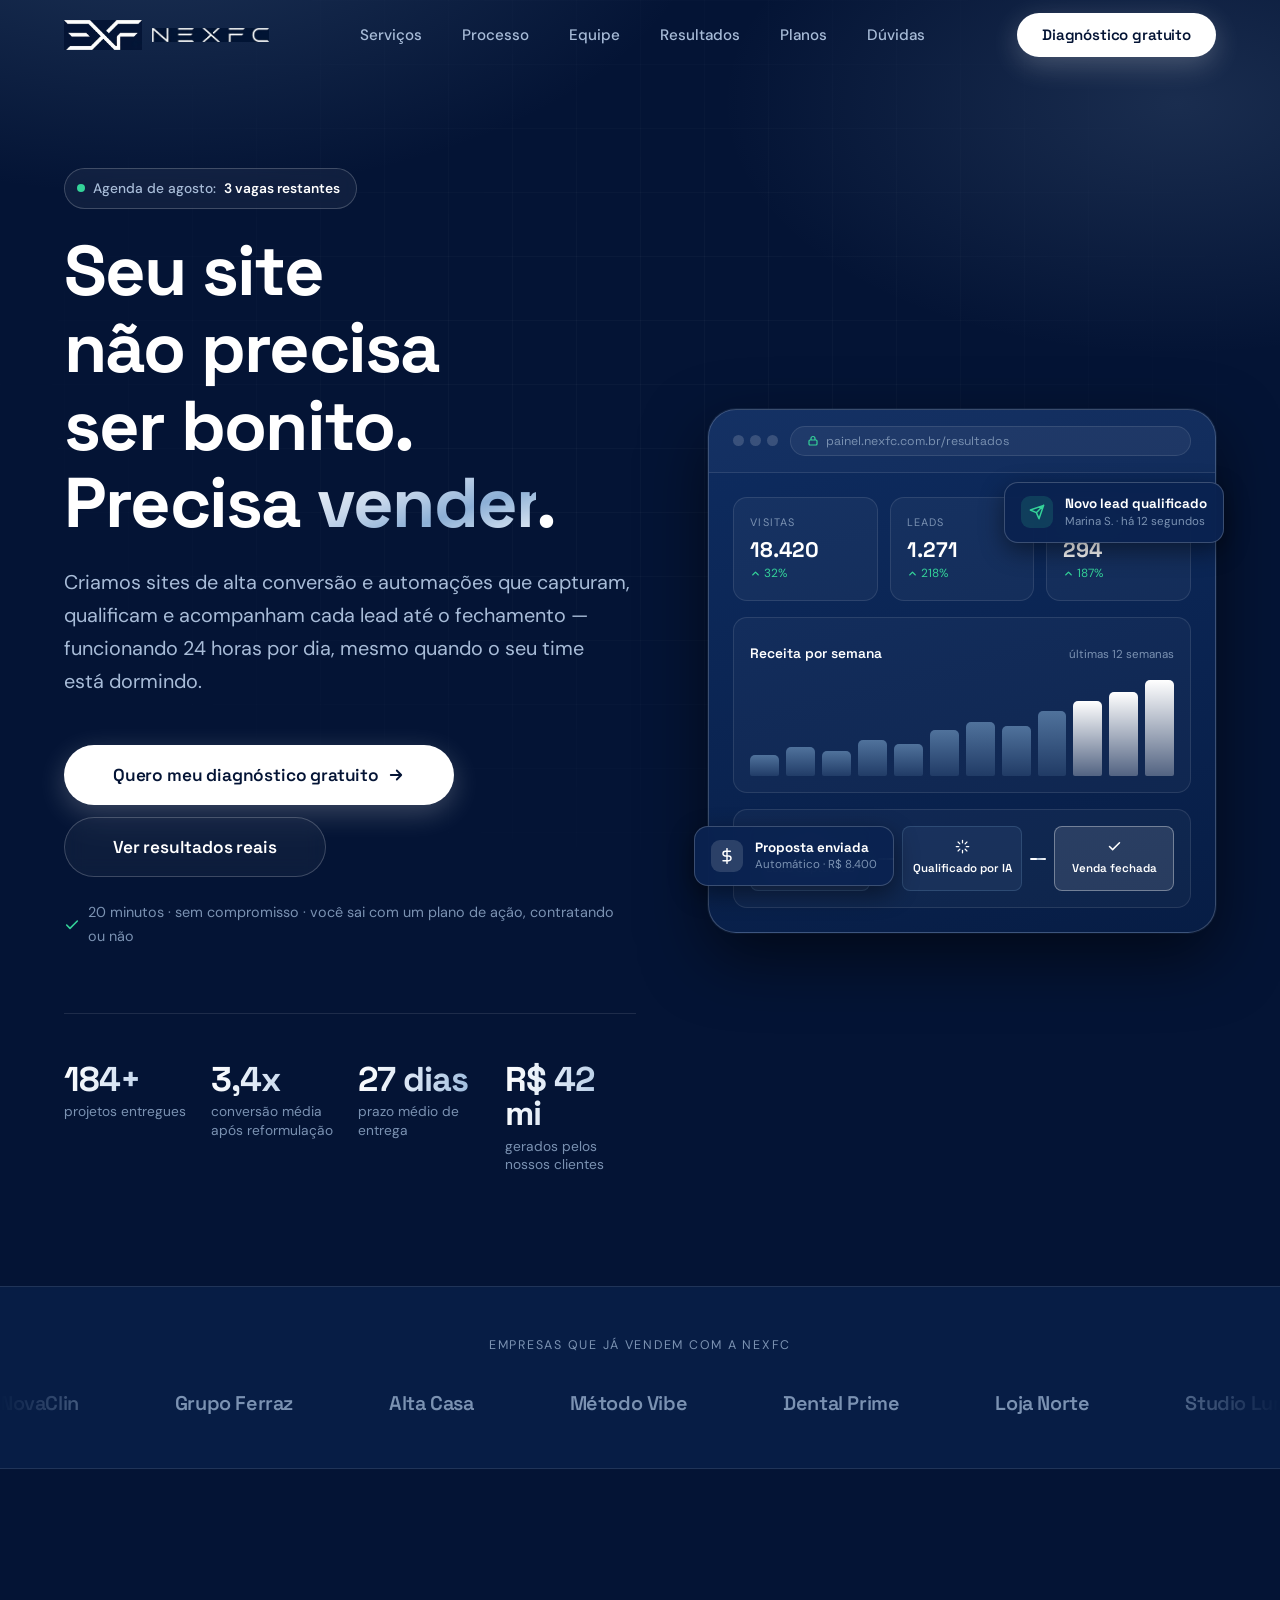
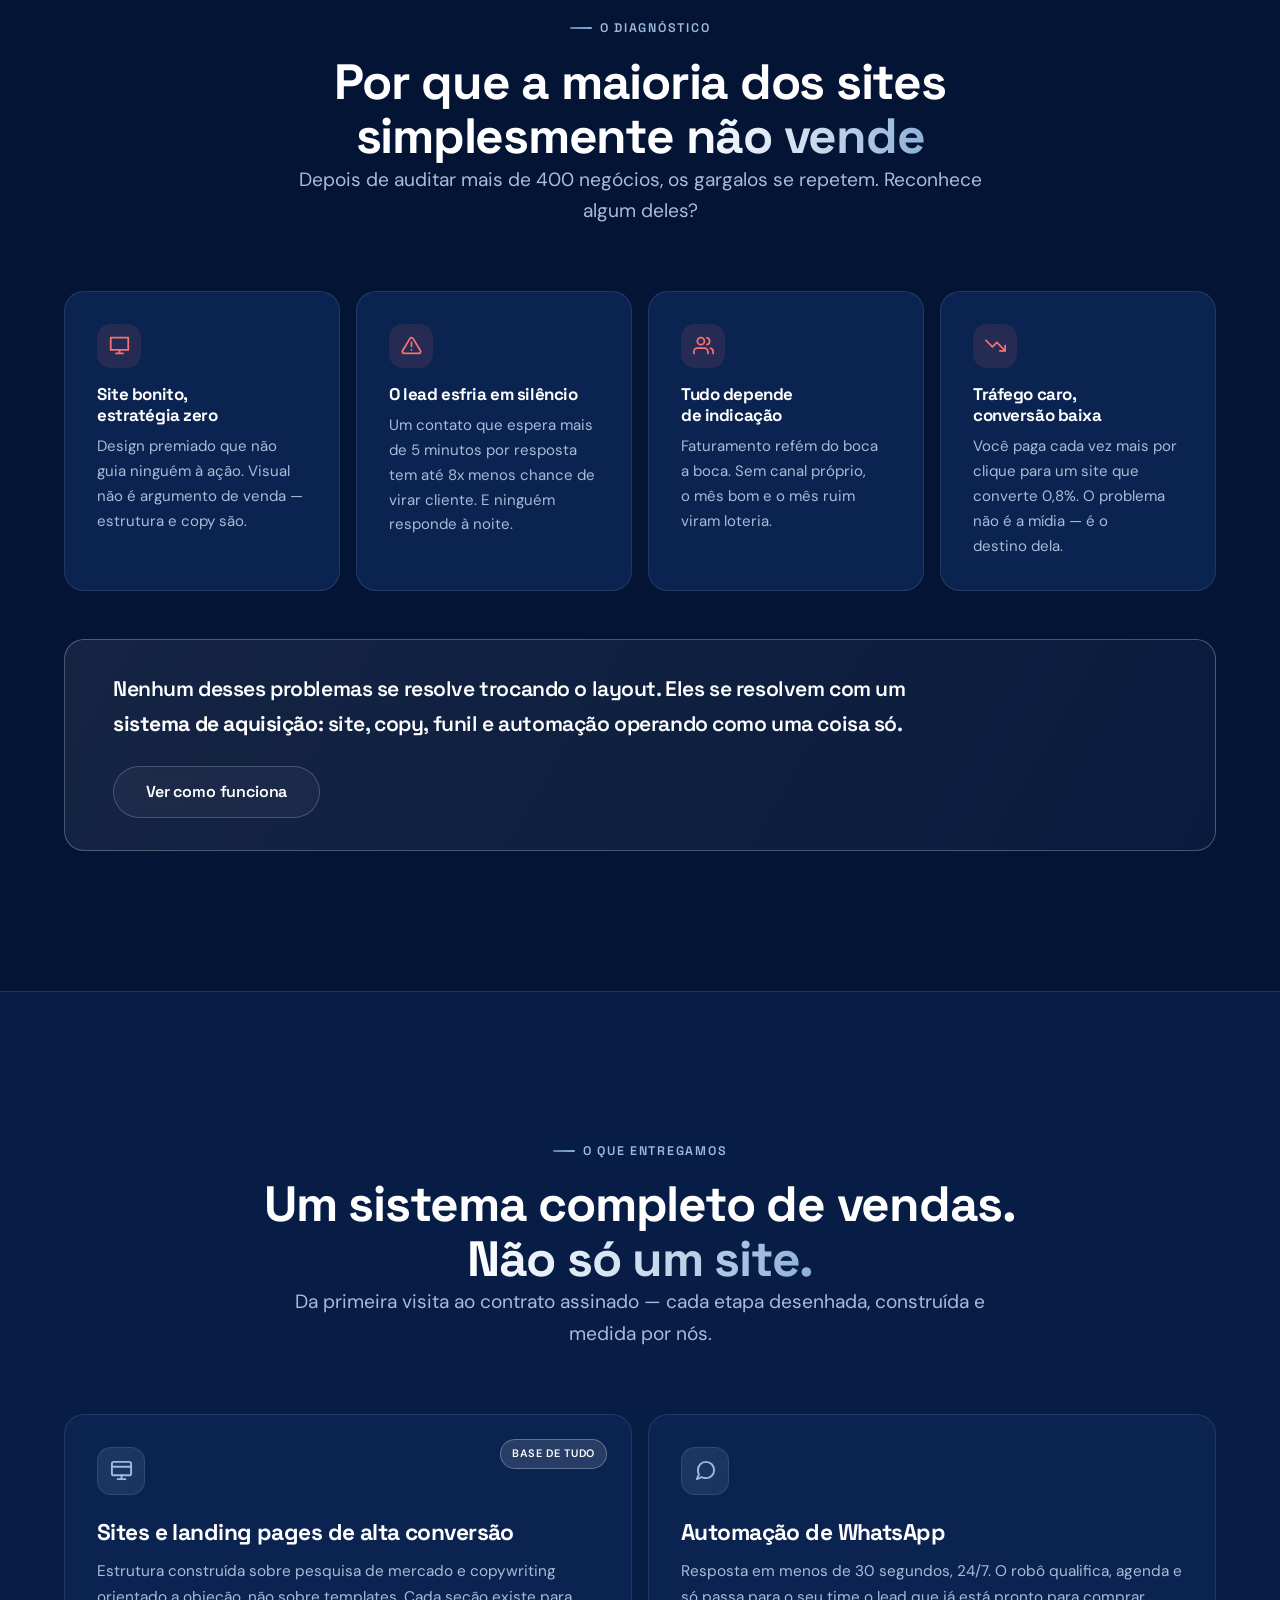
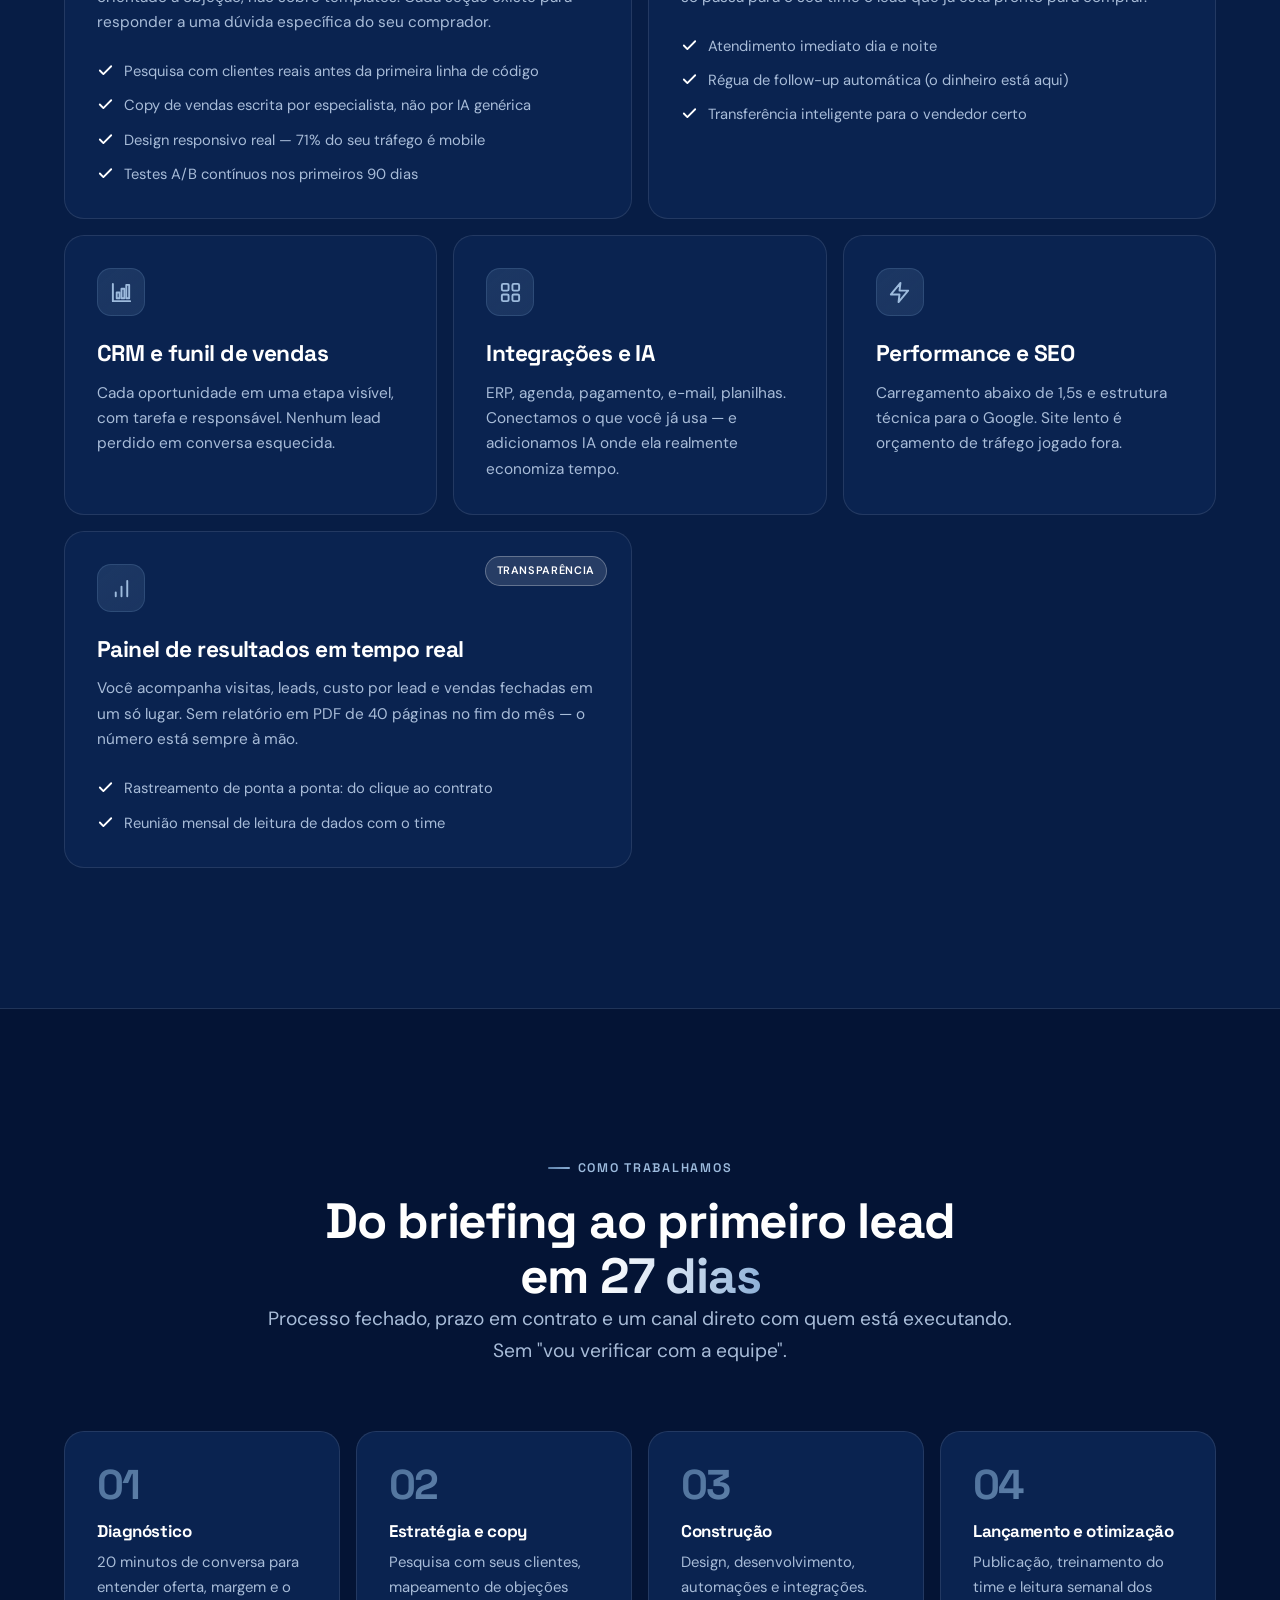
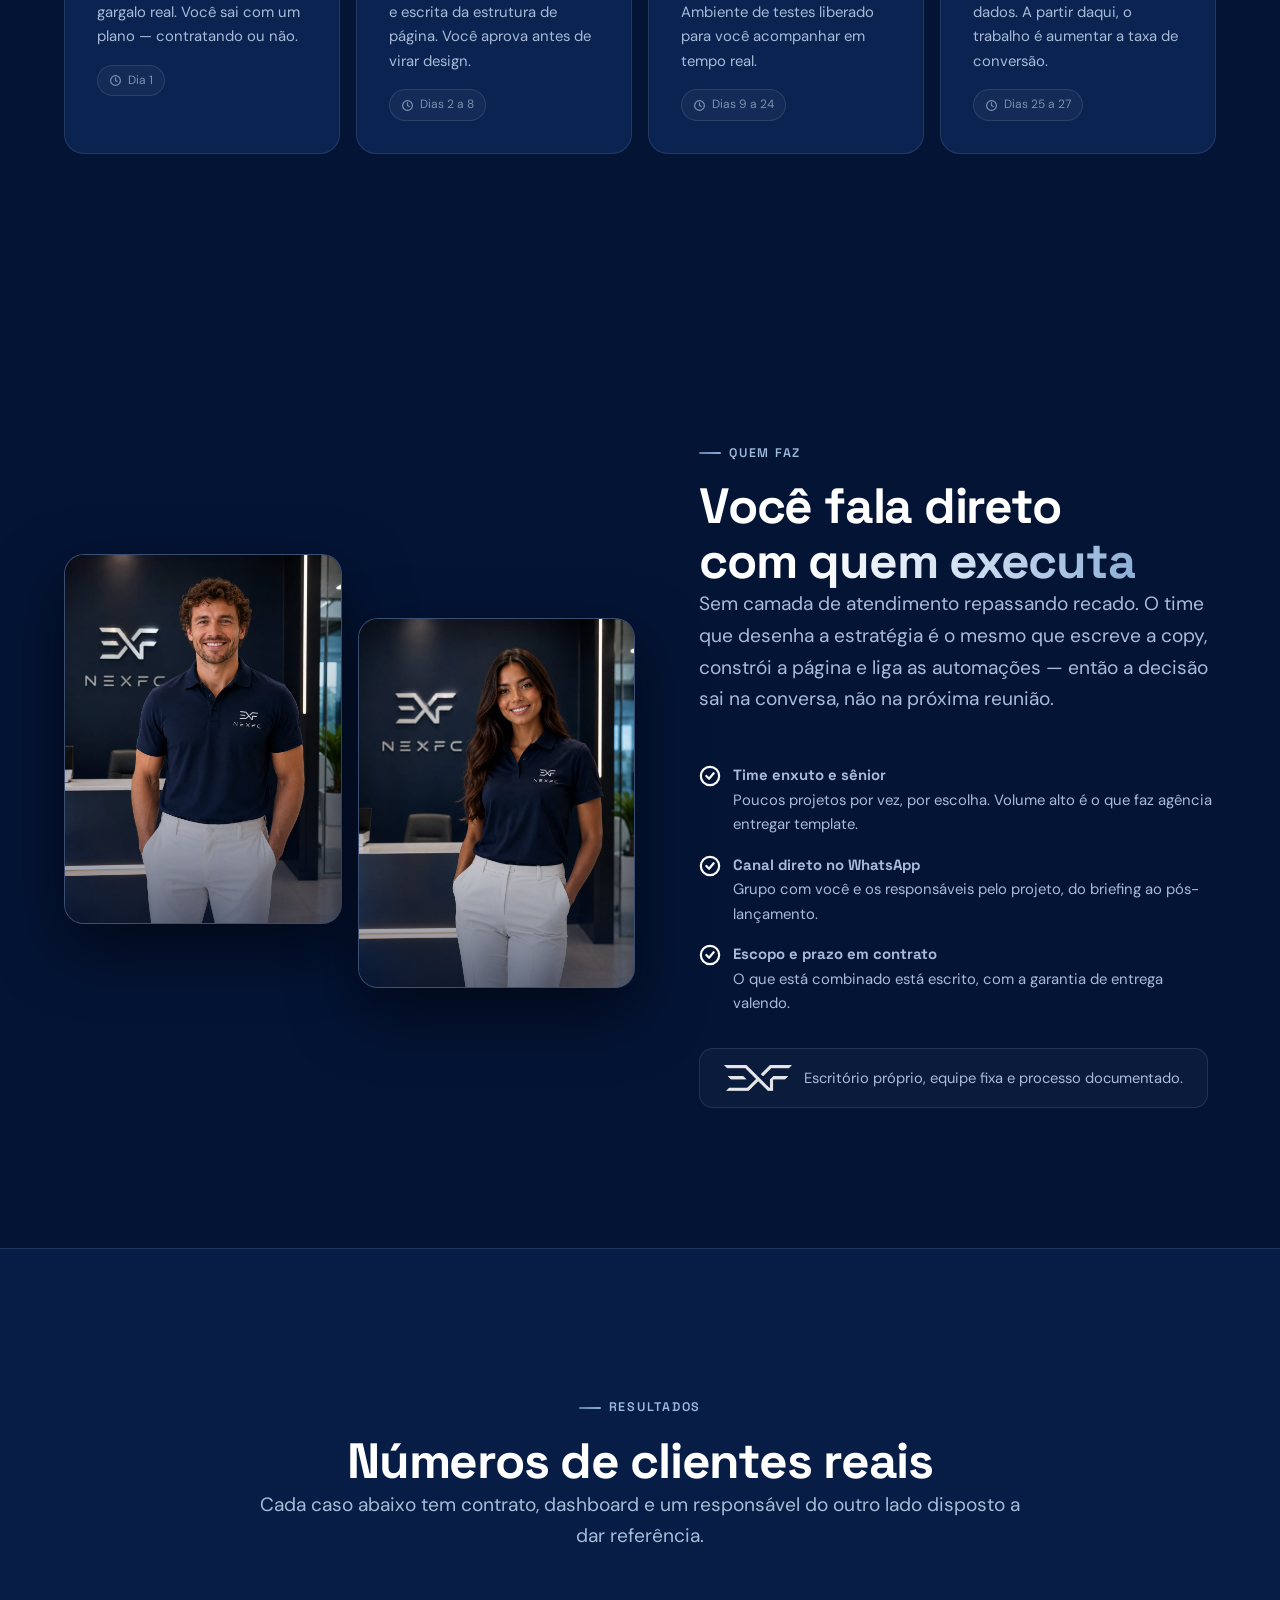
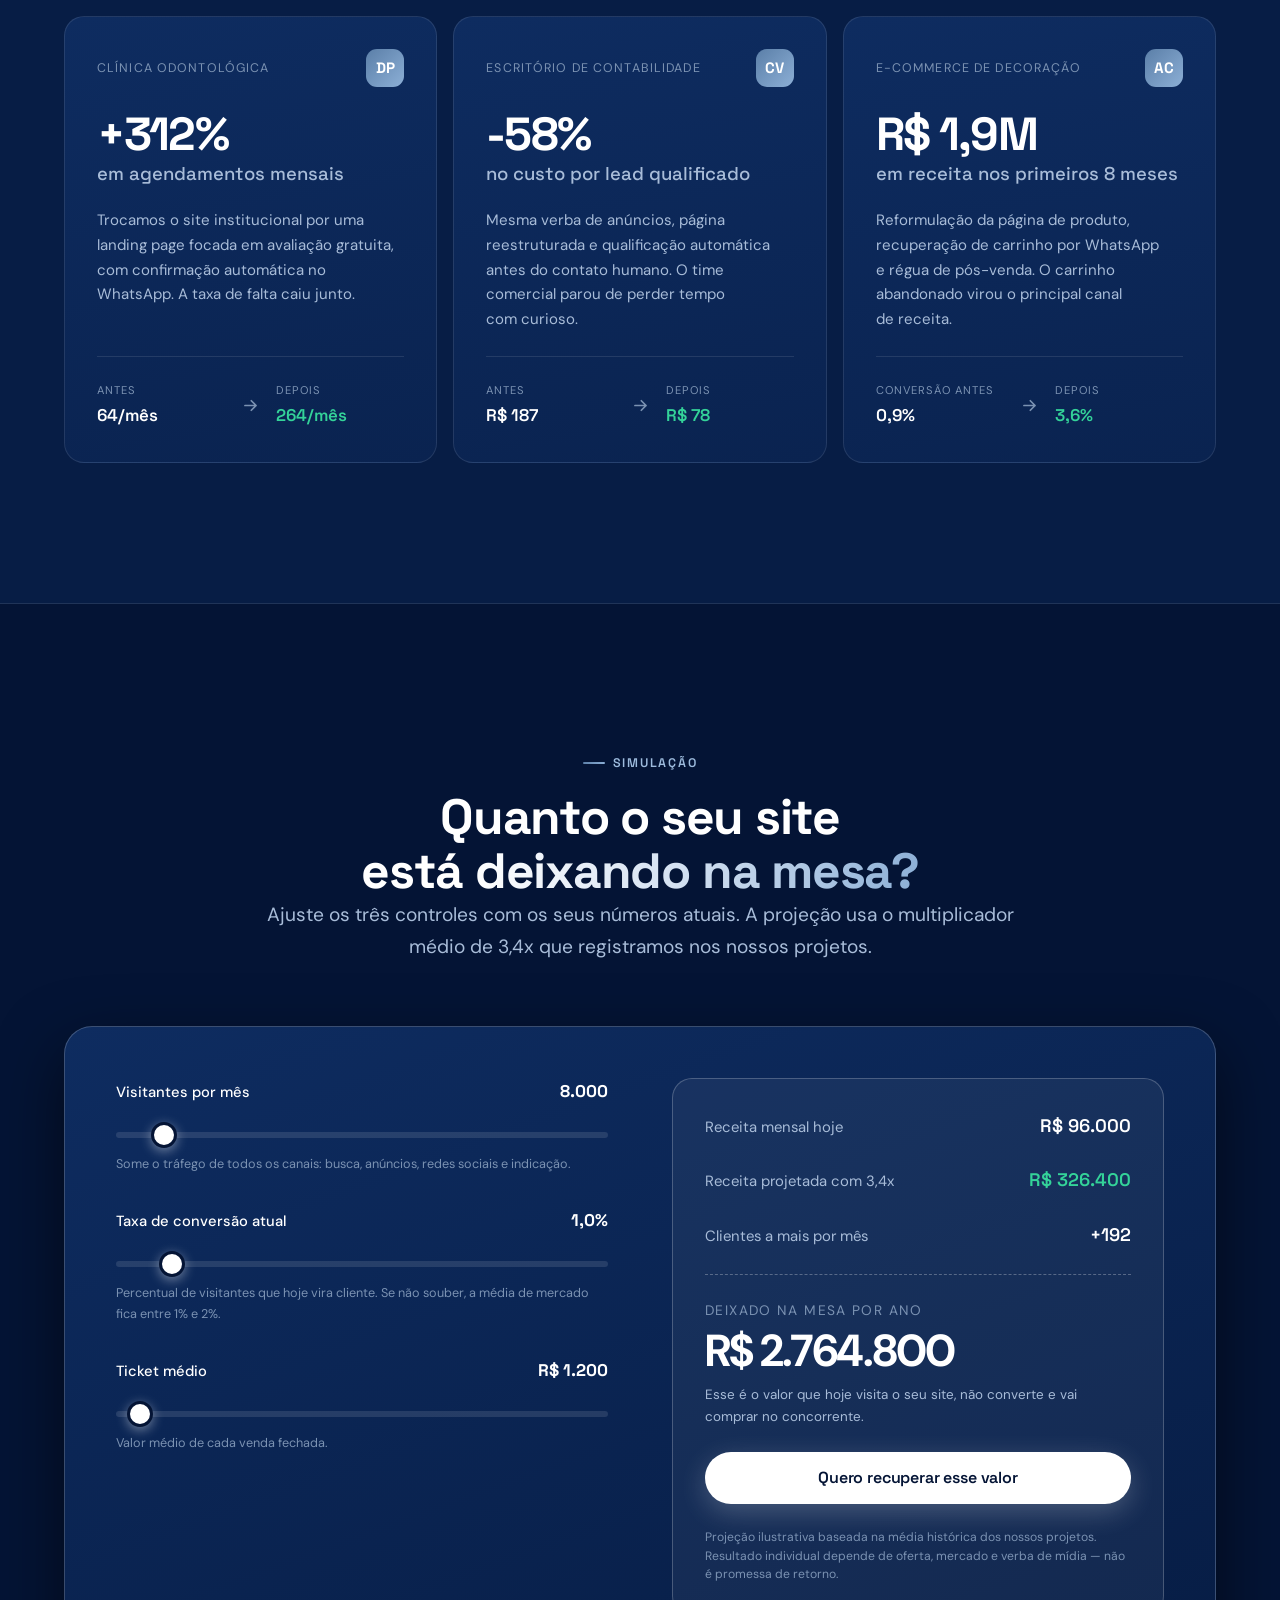
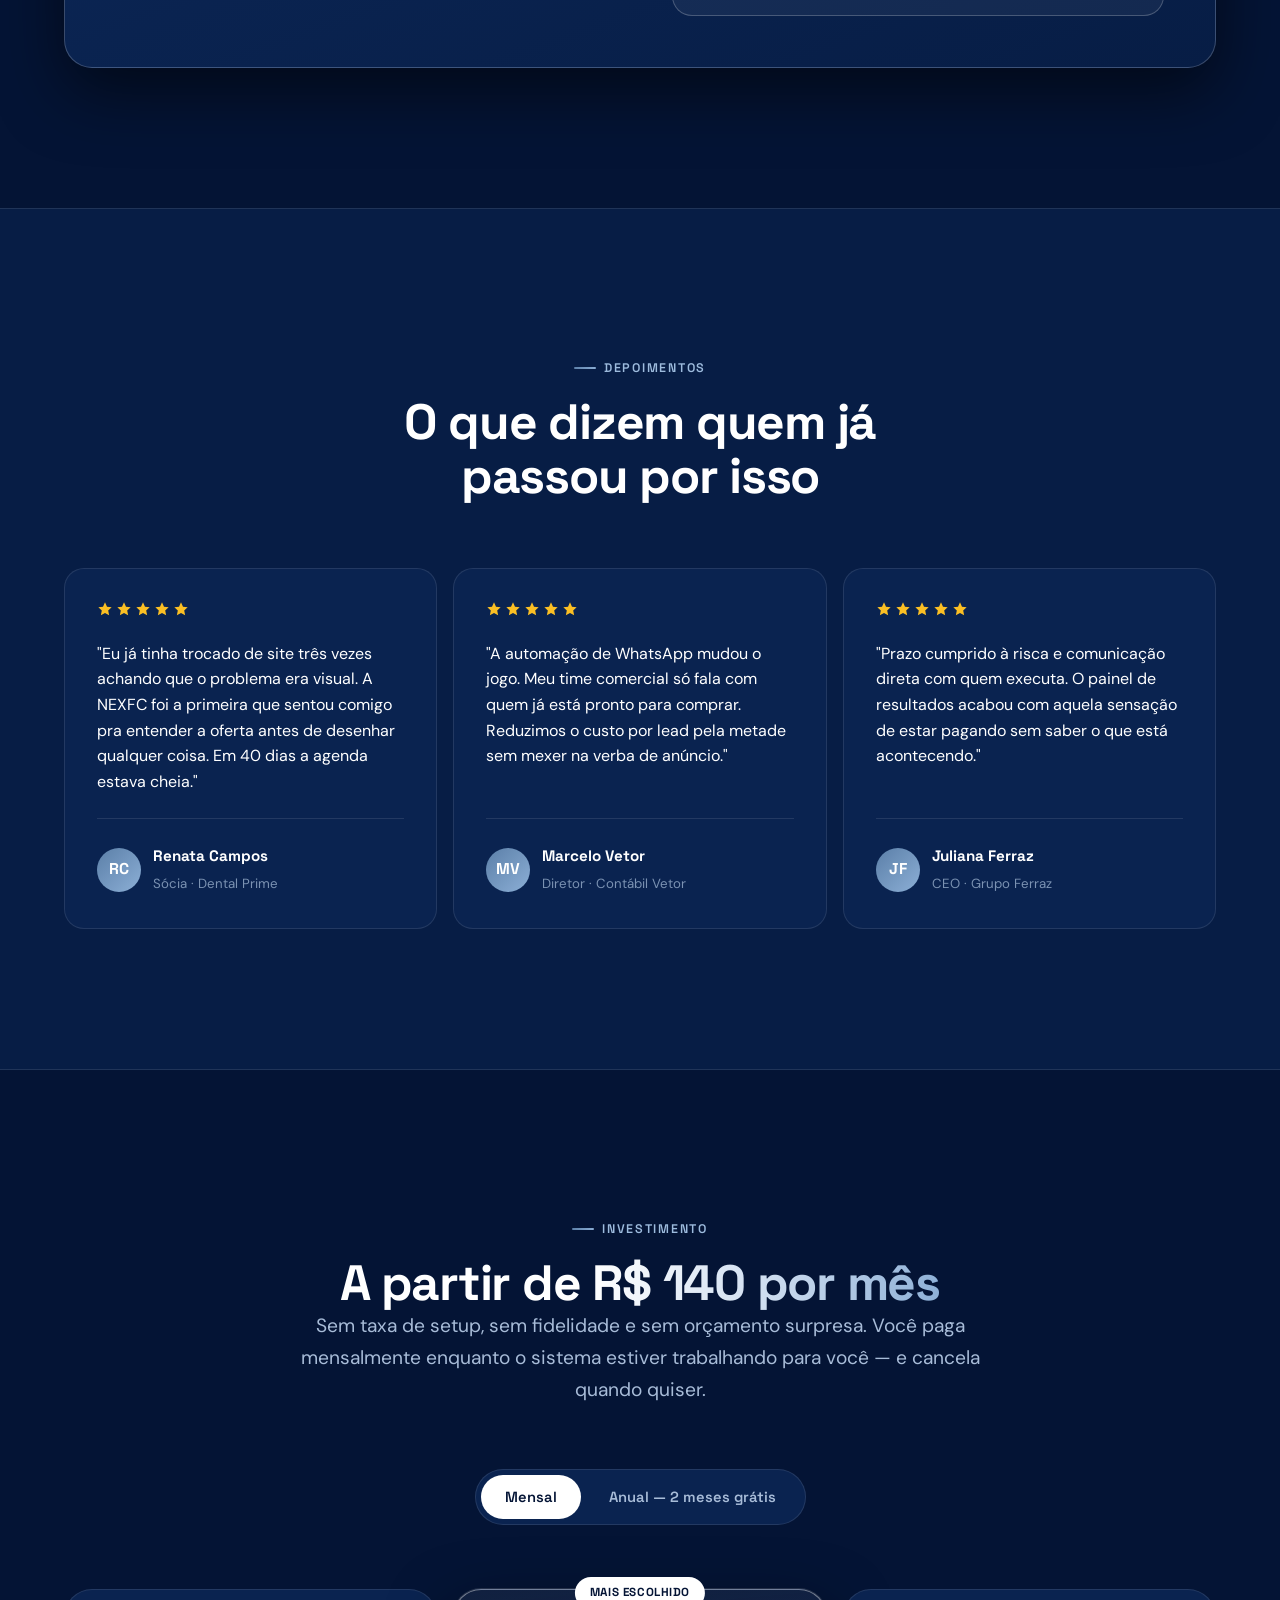
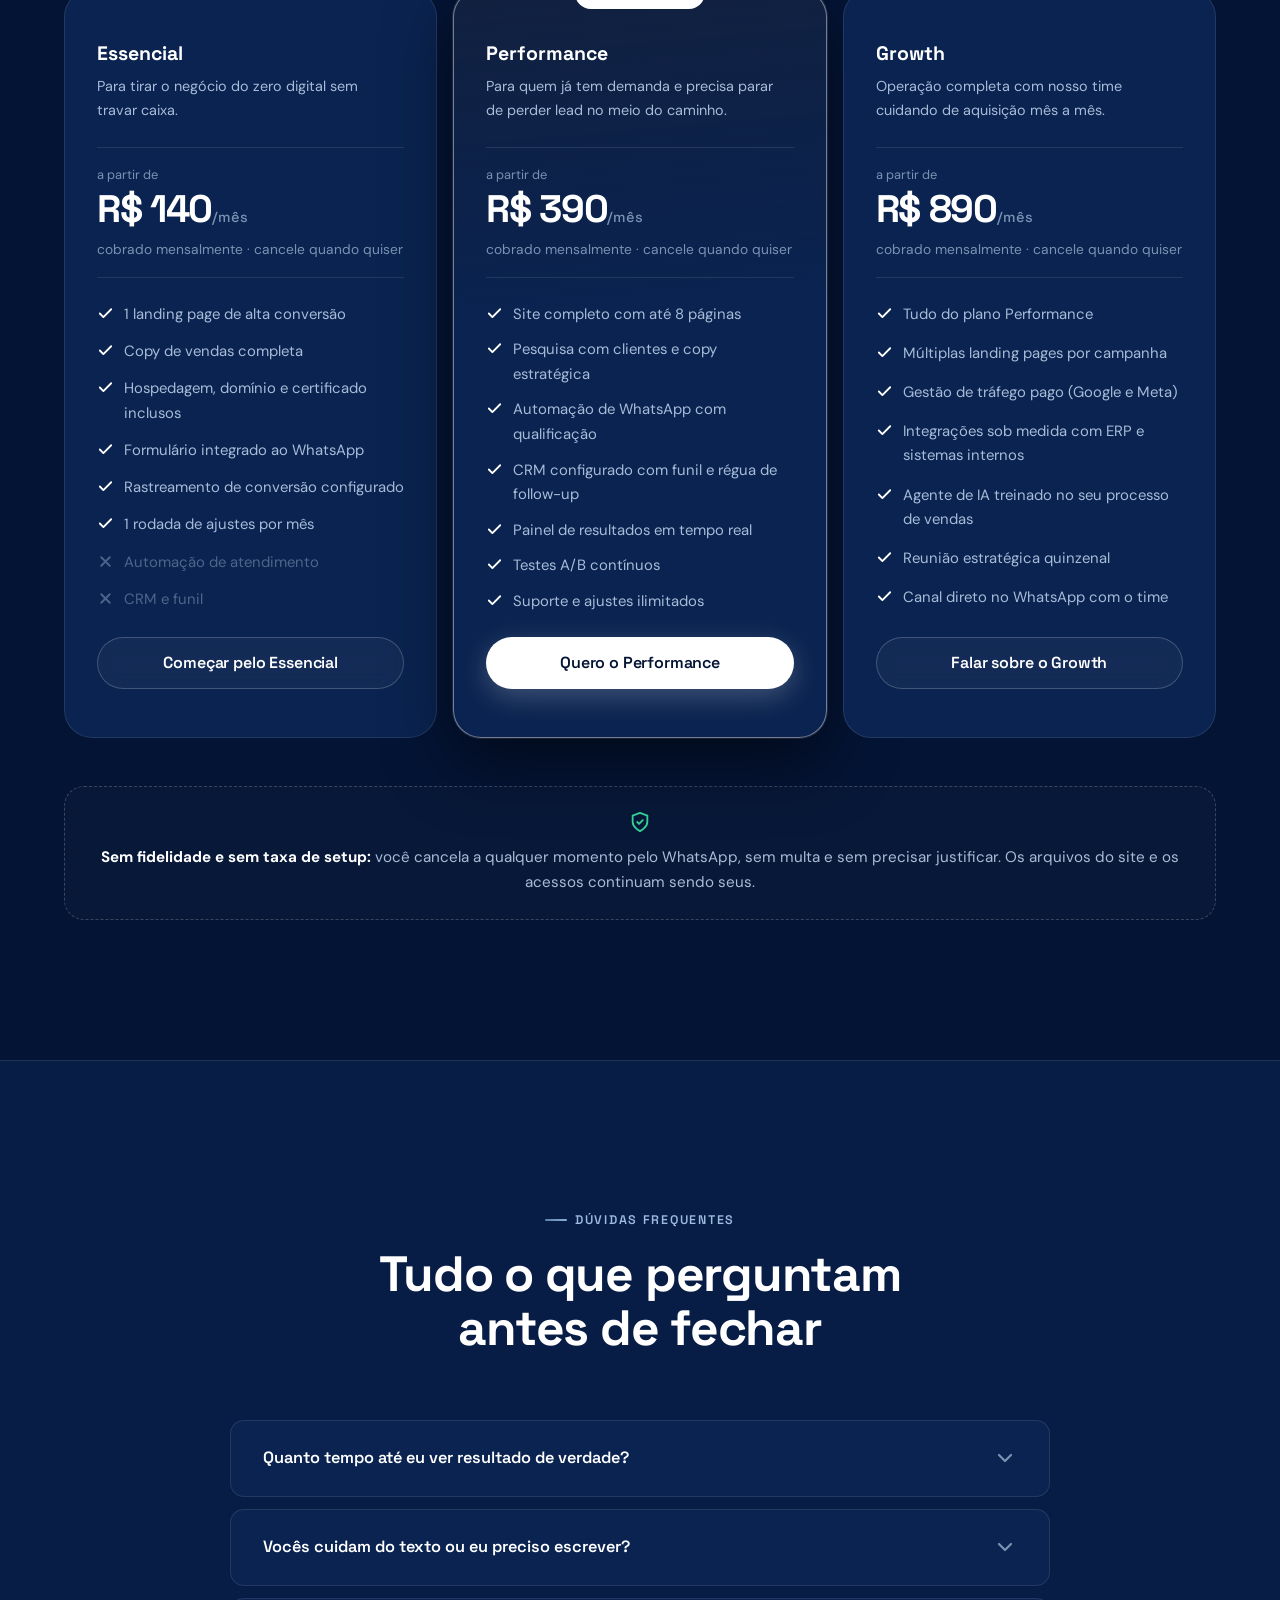
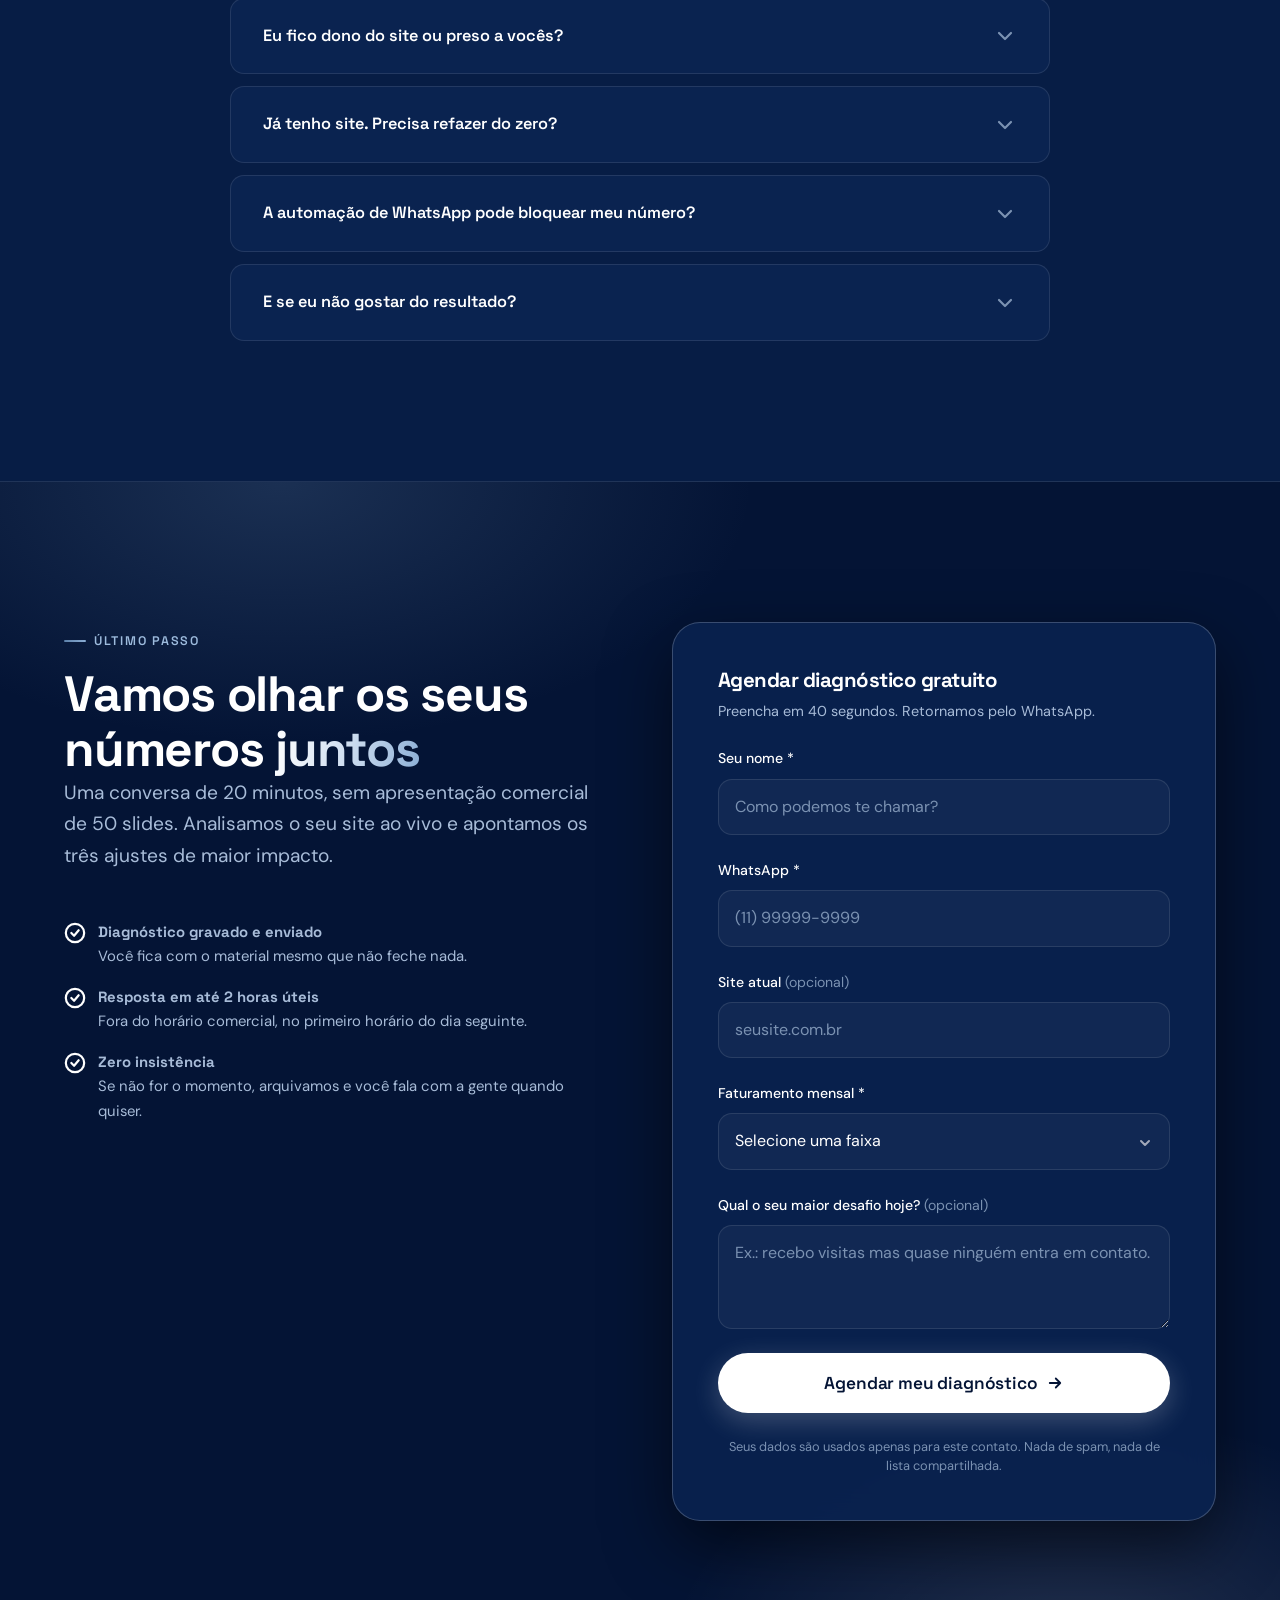
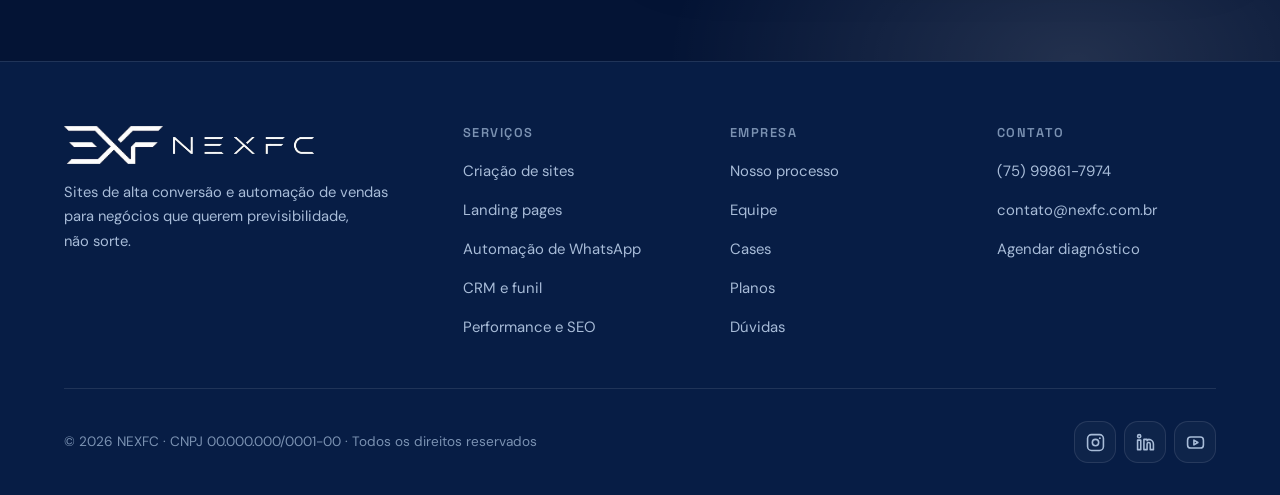
==== commit dd6af918: "Ativa o WhatsApp real (75) 99861-7974 nos links, formulário e rodapé Co-Authored-By: Claude Fable 5 " ====
--- a/site/index.html
+++ b/site/index.html
@@ -2044,7 +2044,7 @@
         <div class="form-ok" id="formOk" role="status">
           <svg viewBox="0 0 24 24" fill="none" stroke="currentColor" stroke-width="2" stroke-linecap="round" stroke-linejoin="round" aria-hidden="true"><circle cx="12" cy="12" r="10"/><path d="M8 12l3 3 5-6"/></svg>
           <h3>Recebemos o seu pedido</h3>
-          <p>Abrimos o WhatsApp com a sua mensagem pronta. Se não abriu automaticamente, chame em <b>(11) 90000-0000</b> — retornamos em até 2 horas úteis.</p>
+          <p>Abrimos o WhatsApp com a sua mensagem pronta. Se não abriu automaticamente, chame em <b>(75) 99861-7974</b> — retornamos em até 2 horas úteis.</p>
         </div>
       </div>
 
@@ -2091,7 +2091,7 @@
       <div>
         <h4>Contato</h4>
         <ul>
-          <li><a href="https://wa.me/5511900000000">(11) 90000-0000</a></li>
+          <li><a href="https://wa.me/5575998617974">(75) 99861-7974</a></li>
           <li><a href="mailto:contato@nexfc.com.br">contato@nexfc.com.br</a></li>
           <li><a href="#contato">Agendar diagnóstico</a></li>
         </ul>
@@ -2115,7 +2115,7 @@
   </div>
 </footer>
 
-<a class="wa" id="wa" href="https://wa.me/5511900000000?text=Ol%C3%A1!%20Vim%20pelo%20site%20e%20quero%20saber%20mais%20sobre%20cria%C3%A7%C3%A3o%20de%20site%20e%20automa%C3%A7%C3%A3o." target="_blank" rel="noopener" aria-label="Falar com a NEXFC no WhatsApp">
+<a class="wa" id="wa" href="https://wa.me/5575998617974?text=Ol%C3%A1!%20Vim%20pelo%20site%20e%20quero%20saber%20mais%20sobre%20cria%C3%A7%C3%A3o%20de%20site%20e%20automa%C3%A7%C3%A3o." target="_blank" rel="noopener" aria-label="Falar com a NEXFC no WhatsApp">
   <svg viewBox="0 0 32 32" fill="currentColor" aria-hidden="true"><path d="M16.04 5.33c-5.85 0-10.6 4.75-10.6 10.6 0 1.87.49 3.7 1.42 5.31L5.33 26.67l5.57-1.46a10.55 10.55 0 005.14 1.31h.01c5.84 0 10.6-4.75 10.6-10.6 0-2.83-1.1-5.5-3.11-7.5a10.53 10.53 0 00-7.5-3.09zm0 19.32h-.01c-1.57 0-3.11-.42-4.46-1.22l-.32-.19-3.31.87.88-3.22-.21-.33a8.78 8.78 0 01-1.35-4.68c0-4.86 3.96-8.81 8.82-8.81 2.35 0 4.57.92 6.23 2.59a8.75 8.75 0 012.58 6.23c0 4.86-3.96 8.76-8.85 8.76zm4.84-6.56c-.27-.13-1.57-.78-1.81-.86-.24-.09-.42-.13-.6.13-.18.27-.69.86-.84 1.04-.16.18-.31.2-.58.07-.27-.13-1.12-.41-2.13-1.32-.79-.7-1.32-1.57-1.47-1.83-.16-.27-.02-.41.11-.55.12-.12.27-.31.4-.47.13-.16.18-.27.27-.45.09-.18.04-.34-.02-.47-.07-.13-.6-1.45-.82-1.98-.22-.52-.44-.45-.6-.46l-.51-.01c-.18 0-.47.07-.71.34-.24.27-.93.91-.93 2.22s.95 2.57 1.09 2.75c.13.18 1.87 2.85 4.53 4 .63.27 1.13.44 1.51.56.63.2 1.21.17 1.67.11.51-.08 1.57-.64 1.79-1.26.22-.62.22-1.15.16-1.26-.07-.11-.25-.18-.51-.31z"/></svg>
   <span>Falar no WhatsApp</span>
 </a>
@@ -2317,7 +2317,7 @@
   });
 
   /* ---------- Envio do formulário ---------- */
-  var WHATSAPP_NUMERO = '5511900000000';  // <<< TROQUE PELO NÚMERO REAL
+  var WHATSAPP_NUMERO = '5575998617974';
 
   var form = document.getElementById('leadForm');
   var formOk = document.getElementById('formOk');
